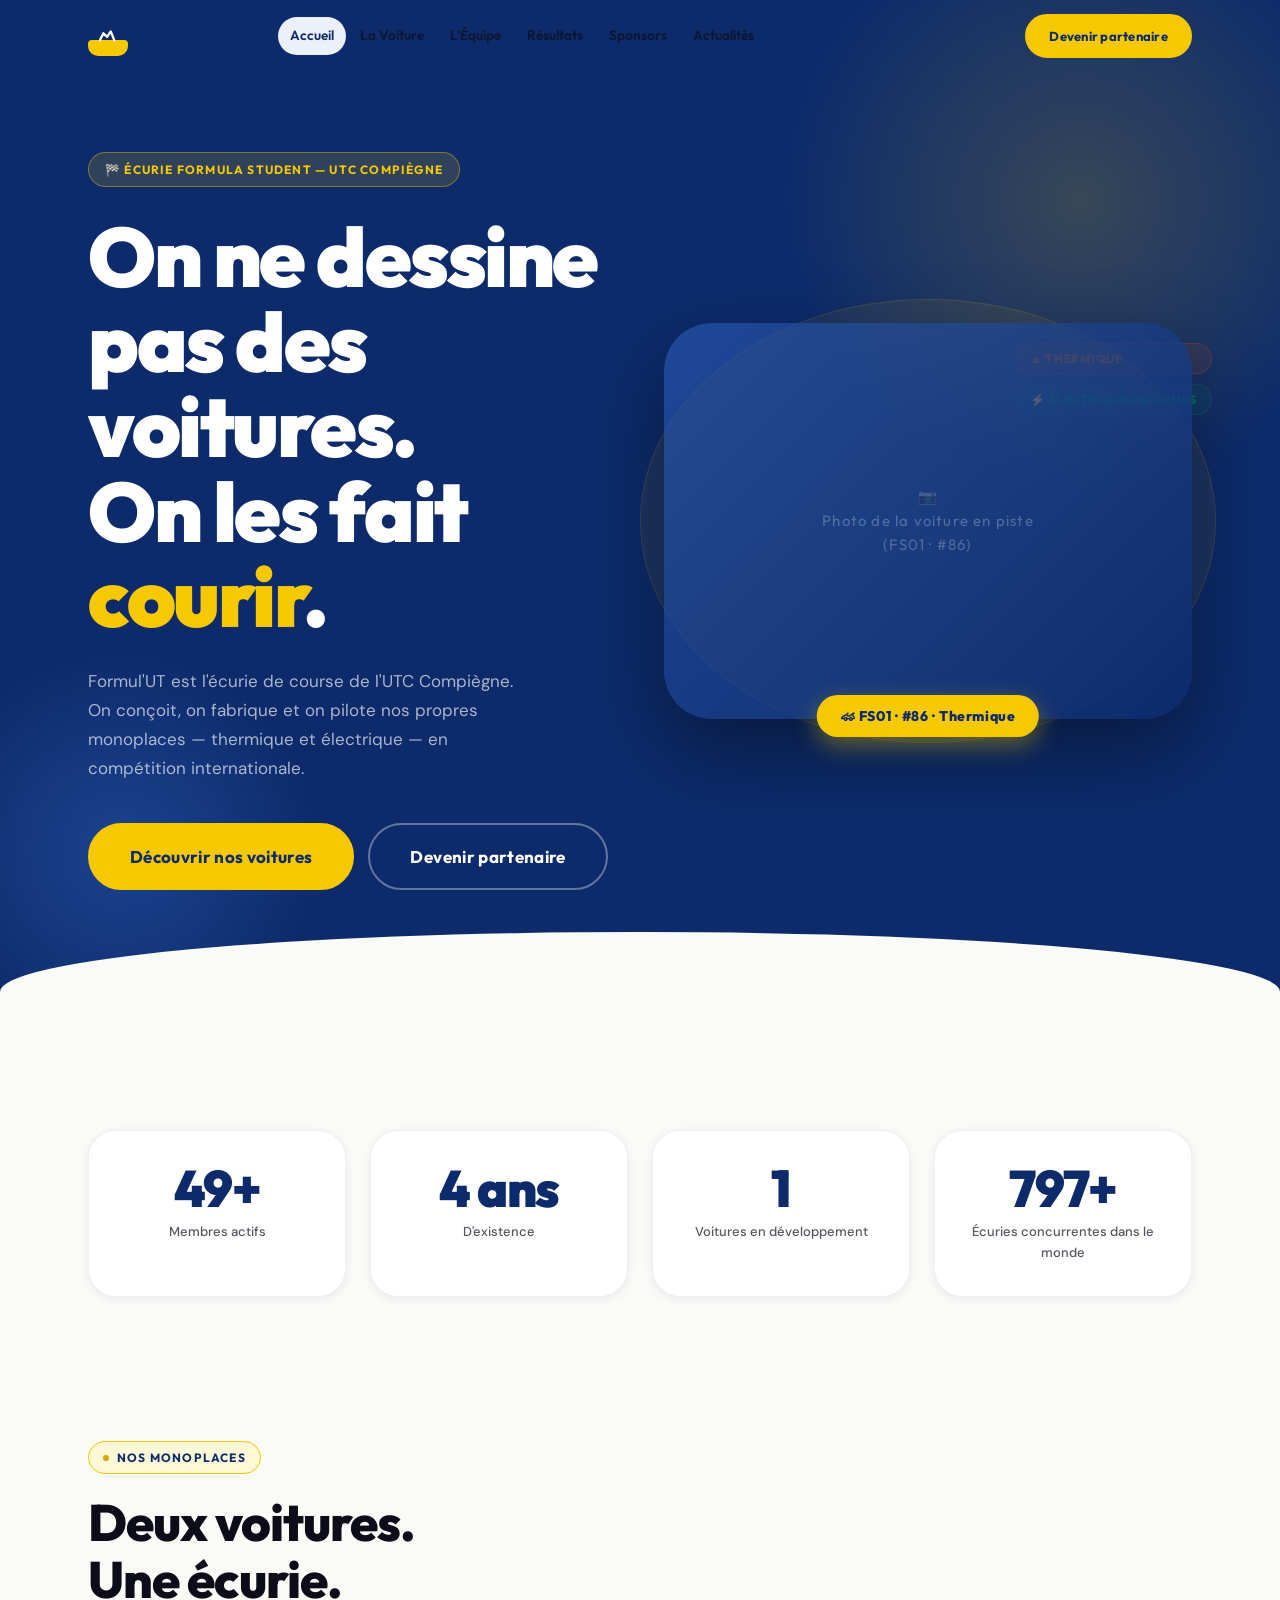
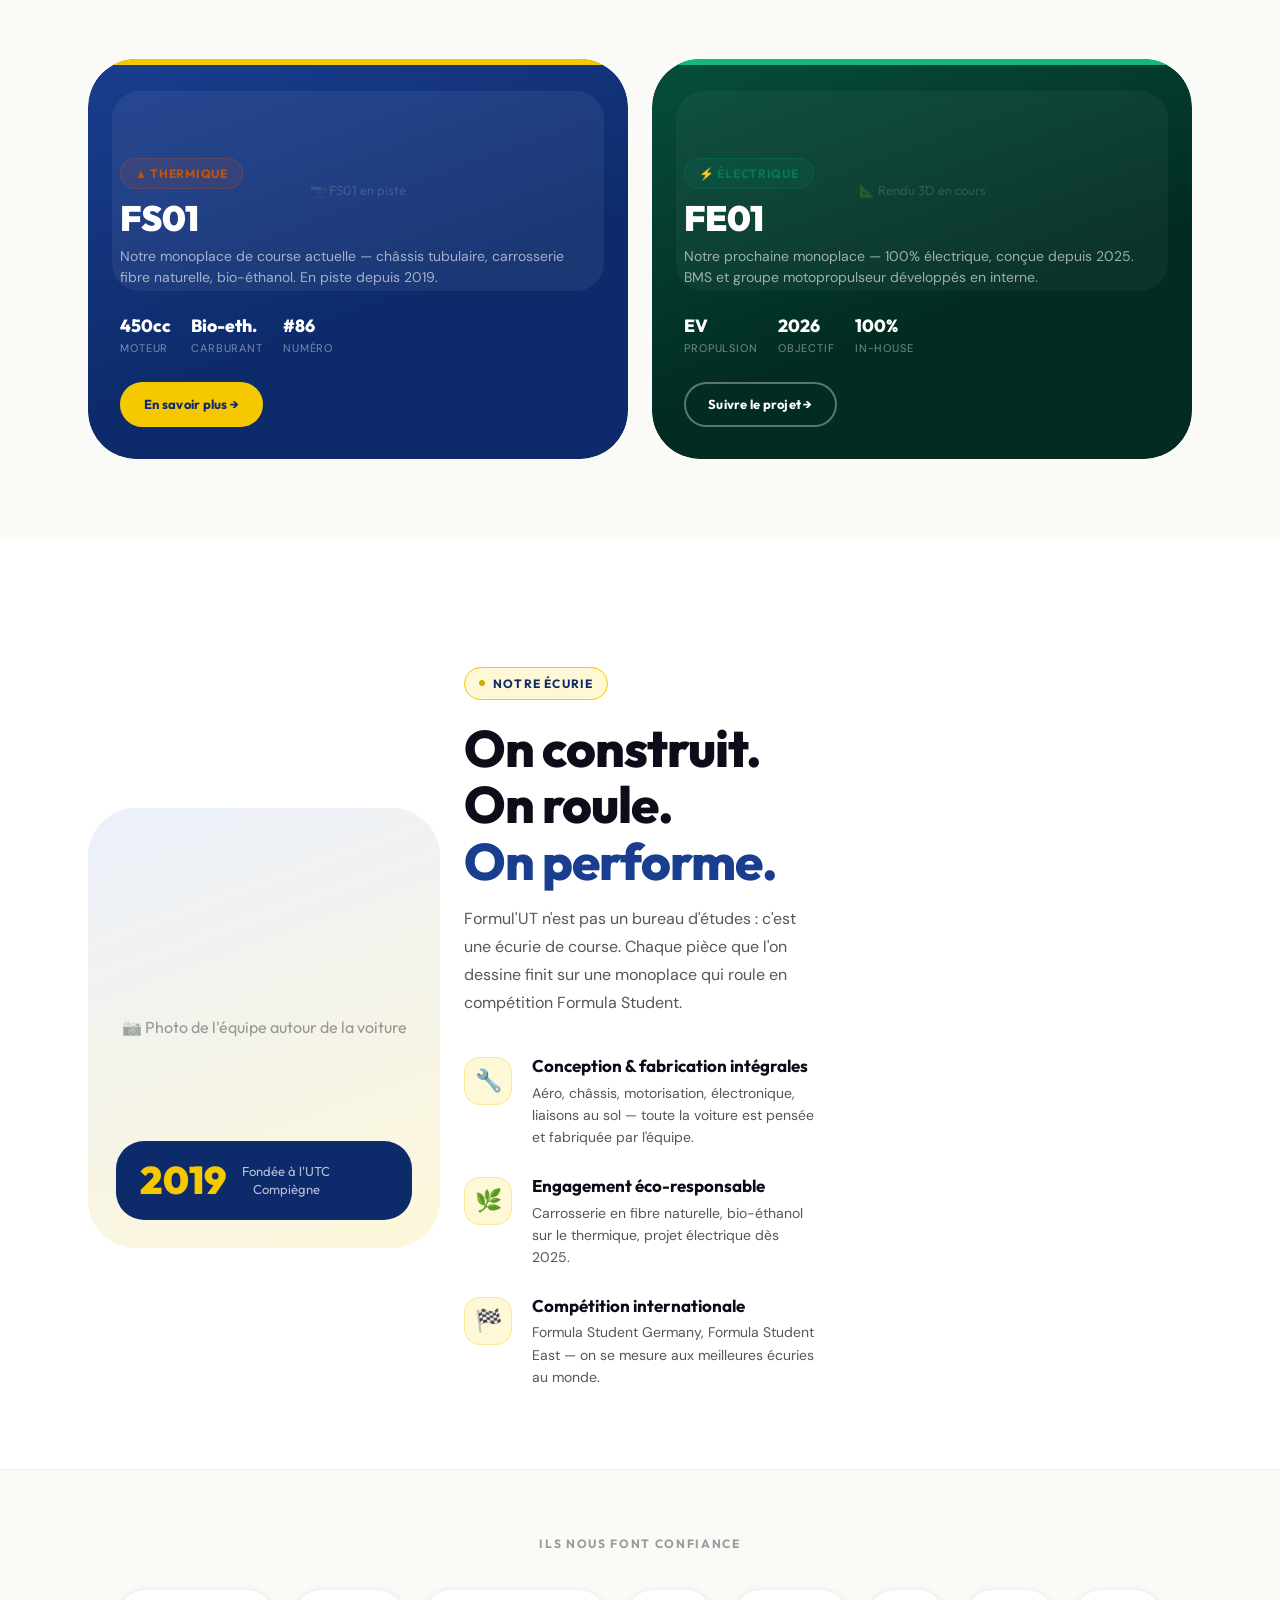
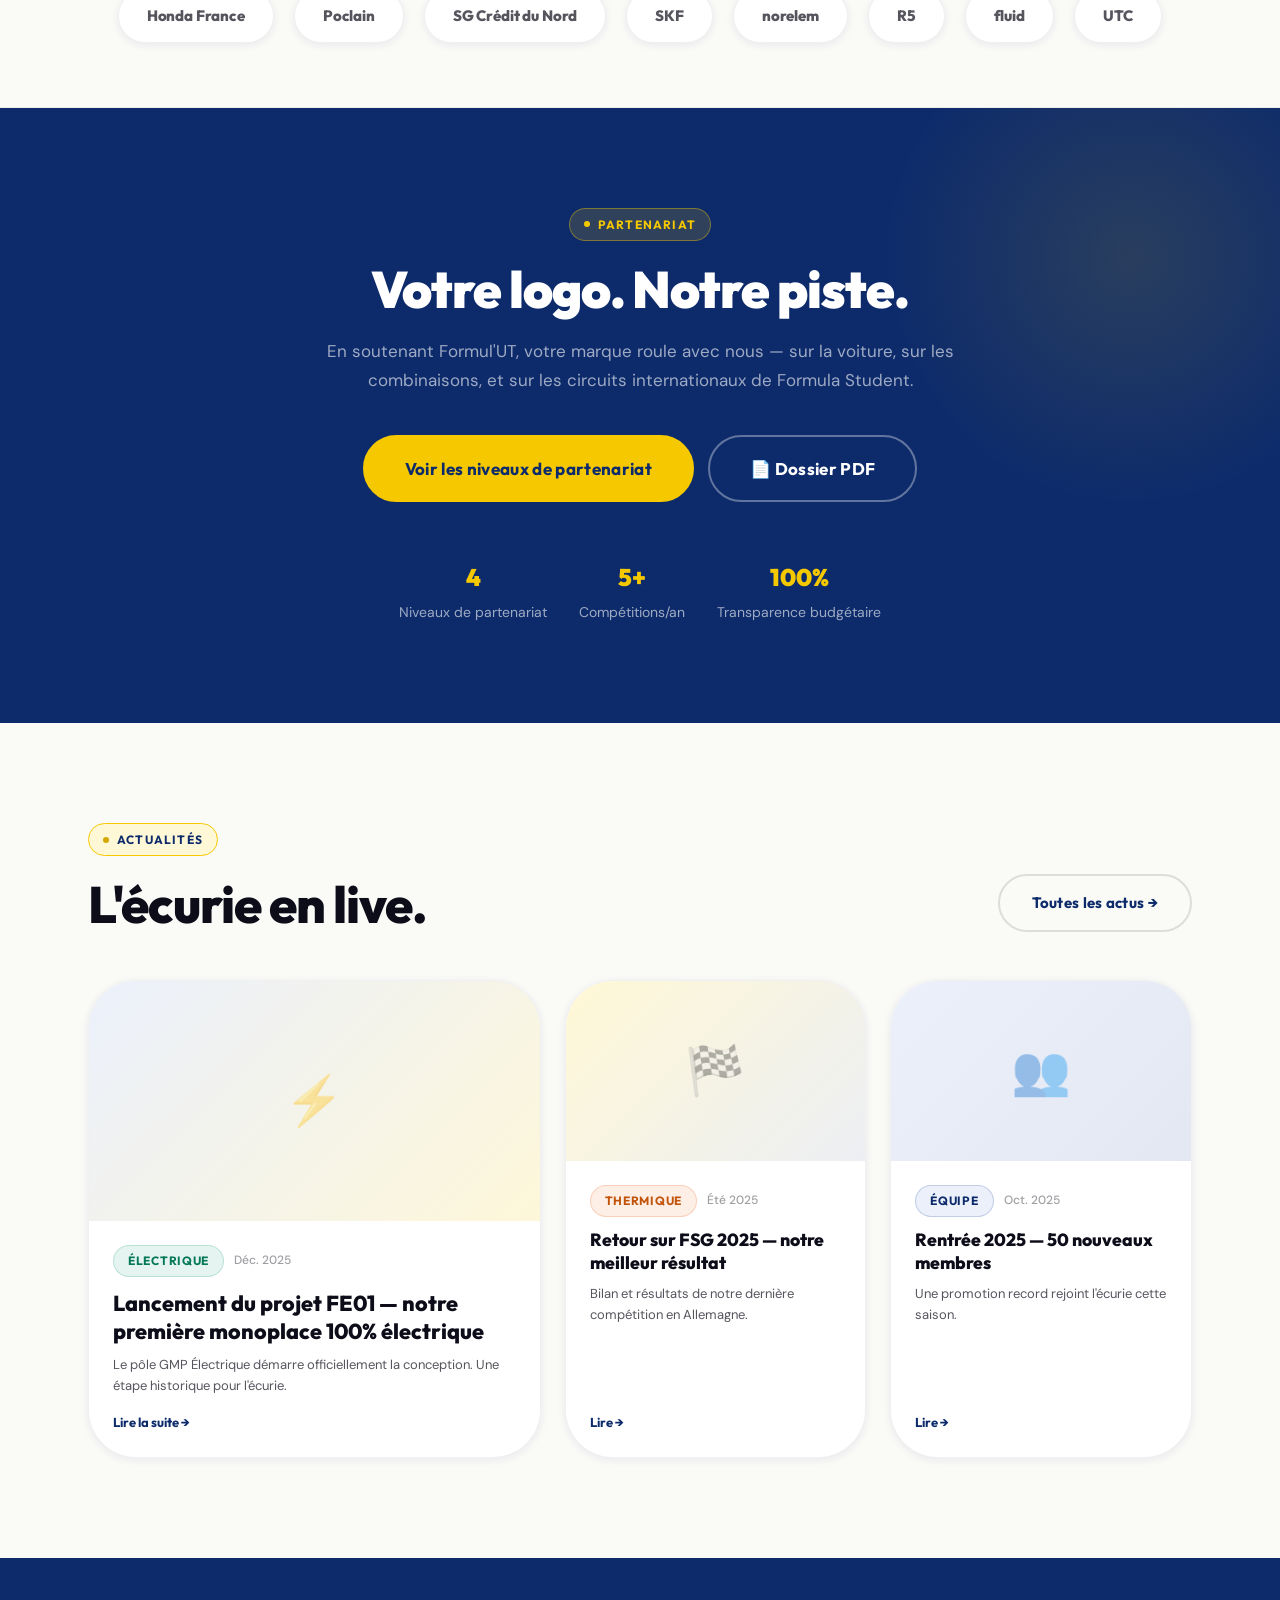
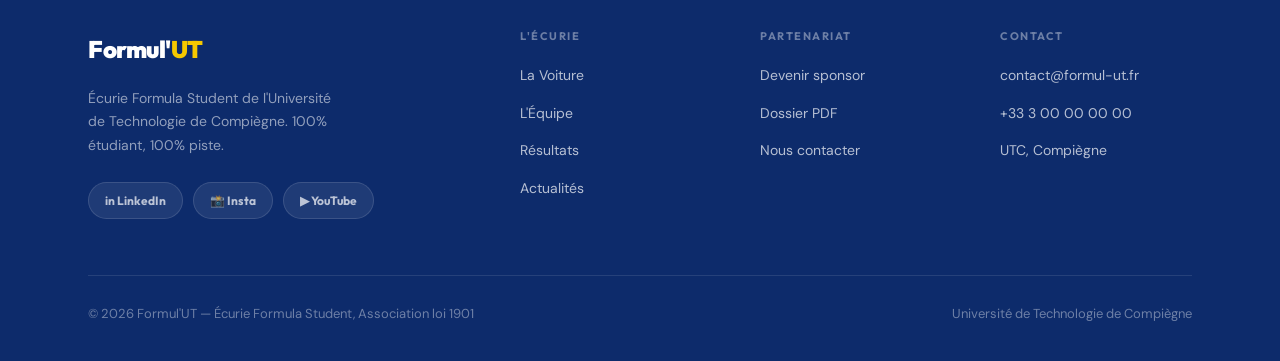
==== index.html @ 6695af92 "v2.1" ====
<!DOCTYPE html>
<html lang="fr">
<head>
  <meta charset="UTF-8" />
  <meta name="viewport" content="width=device-width, initial-scale=1.0" />
  <title>Formul'UT — Écurie Formula Student | UTC Compiègne</title>
  <meta name="description" content="Formul'UT, écurie Formula Student de l'UTC Compiègne. Monoplace thermique et électrique, 100% étudiant." />
  <!-- Lien vers le fichier CSS centralisé -->
  <link rel="stylesheet" href="css/style.css" />
</head>
<body>

<nav class="nav transparent" id="navbar">
  <div class="nav-inner">
    <a href="index.html" class="nav-logo">
      <div class="nav-logo-icon">
        <svg viewBox="0 0 24 24" fill="none" stroke="white" stroke-width="2.5"><path d="M3 17l4-8 4 4 4-6 4 10" stroke-linecap="round" stroke-linejoin="round"/></svg>
      </div>
      Formul'UT
    </a>
    <ul class="nav-links">
      <li><a href="index.html" class="active">Accueil</a></li>
      <li><a href="pages/voiture.html">La Voiture</a></li>
      <li><a href="pages/equipe.html">L'Équipe</a></li>
      <li><a href="pages/resultats.html">Résultats</a></li>
      <li><a href="pages/sponsors.html">Sponsors</a></li>
      <li><a href="pages/actualites.html">Actualités</a></li>
    </ul>
    <div class="nav-end">
      <a href="pages/sponsors.html" class="btn btn-primary btn-sm">Devenir partenaire</a>
    </div>
    <button class="nav-burger" onclick="toggleMobileMenu()" aria-label="Menu">
      <span></span><span></span><span></span>
    </button>
  </div>
</nav>

<div class="mobile-nav" id="mobileNav">
  <a href="index.html" onclick="toggleMobileMenu()">Accueil</a>
  <a href="pages/voiture.html" onclick="toggleMobileMenu()">La Voiture</a>
  <a href="pages/equipe.html" onclick="toggleMobileMenu()">L'Équipe</a>
  <a href="pages/resultats.html" onclick="toggleMobileMenu()">Résultats</a>
  <a href="pages/sponsors.html" onclick="toggleMobileMenu()">Sponsors</a>
  <a href="pages/actualites.html" onclick="toggleMobileMenu()">Actualités</a>
  <div class="mobile-nav-cta">
    <a href="pages/sponsors.html" class="btn btn-primary" style="width:100%;justify-content:center;">Devenir partenaire →</a>
  </div>
</div>

<section class="hero">
  <div class="blob hero-blob-1"></div>
  <div class="blob hero-blob-2"></div>
  <div class="container">
    <div class="hero-inner">
      <div>
        <div class="hero-eyebrow-hero">🏁 Écurie Formula Student — UTC Compiègne</div>
        <h1 class="hero-title">On ne dessine<br>pas des voitures.<br>On les fait <span class="line-yellow">courir</span>.</h1>
        <p class="hero-sub">Formul'UT est l'écurie de course de l'UTC Compiègne. On conçoit, on fabrique et on pilote nos propres monoplaces — thermique et électrique — en compétition internationale.</p>
        <div class="hero-actions">
          <a href="pages/voiture.html" class="btn btn-primary btn-lg">Découvrir nos voitures</a>
          <a href="pages/sponsors.html" class="btn btn-outline-white btn-lg">Devenir partenaire</a>
        </div>
      </div>
      <div class="hero-right">
        <div class="hero-car-wrapper">
          <div class="hero-car-bg"></div>
          <div class="hero-car-img">📷<br>Photo de la voiture en piste<br>(FS01 · #86)</div>
          <div class="hero-car-badge">🏎 FS01 · #86 · Thermique</div>
          <div class="hero-floats">
            <span class="tag tag-thermo">▲ Thermique</span>
            <span class="tag tag-elec">⚡ Électrique en cours</span>
          </div>
        </div>
      </div>
    </div>
  </div>
  <div class="hero-arc"></div>
</section>

<section class="stats-section">
  <div class="container">
    <div class="stats-grid">
      <div class="stat-card reveal"><div class="stat-number" data-count="50" data-suffix="+">0+</div><div class="stat-label">Membres actifs</div></div>
      <div class="stat-card reveal reveal-delay-1"><div class="stat-number" data-count="5" data-suffix=" ans">0 ans</div><div class="stat-label">D'existence</div></div>
      <div class="stat-card reveal reveal-delay-2"><div class="stat-number" data-count="2">0</div><div class="stat-label">Voitures en développement</div></div>
      <div class="stat-card reveal reveal-delay-3"><div class="stat-number" data-count="800" data-suffix="+">0+</div><div class="stat-label">Écuries concurrentes dans le monde</div></div>
    </div>
  </div>
</section>

<section class="projects-section">
  <div class="container">
    <div class="reveal">
      <span class="eyebrow"><span class="eyebrow-dot"></span>Nos monoplaces</span>
      <h2 class="display-lg">Deux voitures.<br>Une écurie.</h2>
    </div>
    <div class="projects-grid">
      <div class="project-card thermo reveal">
        <div class="project-card-bg"></div>
        <div class="project-card-stripe"></div>
        <div class="project-img-area">📷 FS01 en piste</div>
        <div class="project-content">
          <span class="tag tag-thermo">▲ Thermique</span>
          <div class="project-name">FS01</div>
          <p class="project-tagline">Notre monoplace de course actuelle — châssis tubulaire, carrosserie fibre naturelle, bio-éthanol. En piste depuis 2019.</p>
          <div class="project-specs-mini">
            <div class="psm-item"><div class="psm-val">450cc</div><div class="psm-key">Moteur</div></div>
            <div class="psm-item"><div class="psm-val">Bio-eth.</div><div class="psm-key">Carburant</div></div>
            <div class="psm-item"><div class="psm-val">#86</div><div class="psm-key">Numéro</div></div>
          </div>
          <a href="pages/voiture.html" class="btn btn-primary btn-sm">En savoir plus →</a>
        </div>
      </div>
      <div class="project-card elec reveal reveal-delay-1">
        <div class="project-card-bg"></div>
        <div class="project-card-stripe"></div>
        <div class="project-img-area" style="background:rgba(255,255,255,0.04);">📐 Rendu 3D en cours</div>
        <div class="project-content">
          <span class="tag tag-elec">⚡ Électrique</span>
          <div class="project-name">FE01</div>
          <p class="project-tagline">Notre prochaine monoplace — 100% électrique, conçue depuis 2025. BMS et groupe motopropulseur développés en interne.</p>
          <div class="project-specs-mini">
            <div class="psm-item"><div class="psm-val">EV</div><div class="psm-key">Propulsion</div></div>
            <div class="psm-item"><div class="psm-val">2026</div><div class="psm-key">Objectif</div></div>
            <div class="psm-item"><div class="psm-val">100%</div><div class="psm-key">In-house</div></div>
          </div>
          <a href="pages/voiture.html" class="btn btn-outline-white btn-sm">Suivre le projet →</a>
        </div>
      </div>
    </div>
  </div>
</section>

<section class="why-section">
  <div class="container">
    <div class="why-grid">
      <div class="why-image reveal">
        📷 Photo de l'équipe autour de la voiture
        <div class="why-image-badge">
          <div class="why-image-badge-num">2019</div>
          <div class="why-image-badge-text">Fondée à l'UTC<br>Compiègne</div>
        </div>
      </div>
      <div class="reveal reveal-delay-1">
        <span class="eyebrow"><span class="eyebrow-dot"></span>Notre écurie</span>
        <h2 class="display-lg" style="margin-bottom:16px;">On construit.<br>On roule.<br><span style="color:var(--blue-mid)">On performe.</span></h2>
        <p class="text-muted" style="font-size:16px;line-height:1.75;margin-bottom:32px;">Formul'UT n'est pas un bureau d'études : c'est une écurie de course. Chaque pièce que l'on dessine finit sur une monoplace qui roule en compétition Formula Student.</p>
        <div class="why-features">
          <div class="why-feature">
            <div class="why-feature-icon">🔧</div>
            <div><h4>Conception & fabrication intégrales</h4><p>Aéro, châssis, motorisation, électronique, liaisons au sol — toute la voiture est pensée et fabriquée par l'équipe.</p></div>
          </div>
          <div class="why-feature">
            <div class="why-feature-icon">🌿</div>
            <div><h4>Engagement éco-responsable</h4><p>Carrosserie en fibre naturelle, bio-éthanol sur le thermique, projet électrique dès 2025.</p></div>
          </div>
          <div class="why-feature">
            <div class="why-feature-icon">🏁</div>
            <div><h4>Compétition internationale</h4><p>Formula Student Germany, Formula Student East — on se mesure aux meilleures écuries au monde.</p></div>
          </div>
        </div>
      </div>
    </div>
  </div>
</section>

<section class="sponsors-strip">
  <div class="container">
    <p class="sponsors-strip-label">Ils nous font confiance</p>
    <div class="sponsors-logos">
      <div class="sponsor-pill">Honda France</div>
      <div class="sponsor-pill">Poclain</div>
      <div class="sponsor-pill">SG Crédit du Nord</div>
      <div class="sponsor-pill">SKF</div>
      <div class="sponsor-pill">norelem</div>
      <div class="sponsor-pill">R5</div>
      <div class="sponsor-pill">fluid</div>
      <div class="sponsor-pill">UTC</div>
    </div>
  </div>
</section>

<section class="sponsor-cta-section">
  <div class="blob sponsor-cta-blob"></div>
  <div class="container">
    <div class="sponsor-cta-inner">
      <span class="eyebrow" style="background:rgba(245,200,0,0.15);border-color:rgba(245,200,0,0.4);color:var(--yellow);"><span class="eyebrow-dot" style="background:var(--yellow);"></span>Partenariat</span>
      <h2>Votre logo. Notre piste.</h2>
      <p>En soutenant Formul'UT, votre marque roule avec nous — sur la voiture, sur les combinaisons, et sur les circuits internationaux de Formula Student.</p>
      <div class="sponsor-cta-actions">
        <a href="pages/sponsors.html" class="btn btn-primary btn-lg">Voir les niveaux de partenariat</a>
        <a href="assets/dossier-sponsoring.pdf" class="btn btn-outline-white btn-lg" download>📄 Dossier PDF</a>
      </div>
      <div class="sponsor-benefits">
        <div class="benefit-item"><strong>4</strong>Niveaux de partenariat</div>
        <div class="benefit-item"><strong>5+</strong>Compétitions/an</div>
        <div class="benefit-item"><strong>100%</strong>Transparence budgétaire</div>
      </div>
    </div>
  </div>
</section>

<section class="news-section">
  <div class="container">
    <div class="news-section-header">
      <div><span class="eyebrow"><span class="eyebrow-dot"></span>Actualités</span><h2 class="display-lg">L'écurie en live.</h2></div>
      <a href="pages/actualites.html" class="btn btn-outline">Toutes les actus →</a>
    </div>
    <div class="news-grid">
      <div class="news-card featured reveal">
        <div class="news-img" style="background:linear-gradient(135deg,#EBF0FB,rgba(245,200,0,0.15));"><div class="news-img-placeholder">⚡</div></div>
        <div class="news-body">
          <div class="news-meta"><span class="tag tag-elec">Électrique</span><span class="news-date">Déc. 2025</span></div>
          <div class="news-title">Lancement du projet FE01 — notre première monoplace 100% électrique</div>
          <div class="news-excerpt">Le pôle GMP Électrique démarre officiellement la conception. Une étape historique pour l'écurie.</div>
          <a href="pages/actualites.html" class="news-link">Lire la suite →</a>
        </div>
      </div>
      <div class="news-card reveal reveal-delay-1">
        <div class="news-img" style="background:linear-gradient(135deg,#FFF8D6,rgba(13,43,107,0.08));"><div class="news-img-placeholder">🏁</div></div>
        <div class="news-body">
          <div class="news-meta"><span class="tag tag-thermo">Thermique</span><span class="news-date">Été 2025</span></div>
          <div class="news-title">Retour sur FSG 2025 — notre meilleur résultat</div>
          <div class="news-excerpt">Bilan et résultats de notre dernière compétition en Allemagne.</div>
          <a href="pages/actualites.html" class="news-link">Lire →</a>
        </div>
      </div>
      <div class="news-card reveal reveal-delay-2">
        <div class="news-img" style="background:linear-gradient(135deg,var(--blue-pale),rgba(26,62,143,0.12));"><div class="news-img-placeholder">👥</div></div>
        <div class="news-body">
          <div class="news-meta"><span class="tag tag-news">Équipe</span><span class="news-date">Oct. 2025</span></div>
          <div class="news-title">Rentrée 2025 — 50 nouveaux membres</div>
          <div class="news-excerpt">Une promotion record rejoint l'écurie cette saison.</div>
          <a href="pages/actualites.html" class="news-link">Lire →</a>
        </div>
      </div>
    </div>
  </div>
</section>

<footer class="footer">
  <div class="container">
    <div class="footer-grid">
      <div class="footer-brand">
        <div class="footer-logo-text">Formul'<span>UT</span></div>
        <p>Écurie Formula Student de l'Université de Technologie de Compiègne. 100% étudiant, 100% piste.</p>
        <div class="footer-social">
          <a href="#" class="social-pill">in LinkedIn</a>
          <a href="#" class="social-pill">📸 Insta</a>
          <a href="#" class="social-pill">▶ YouTube</a>
        </div>
      </div>
      <div class="footer-col">
        <h4>L'écurie</h4>
        <ul>
          <li><a href="pages/voiture.html">La Voiture</a></li>
          <li><a href="pages/equipe.html">L'Équipe</a></li>
          <li><a href="pages/resultats.html">Résultats</a></li>
          <li><a href="pages/actualites.html">Actualités</a></li>
        </ul>
      </div>
      <div class="footer-col">
        <h4>Partenariat</h4>
        <ul>
          <li><a href="pages/sponsors.html">Devenir sponsor</a></li>
          <li><a href="assets/dossier-sponsoring.pdf">Dossier PDF</a></li>
          <li><a href="pages/contact.html">Nous contacter</a></li>
        </ul>
      </div>
      <div class="footer-col">
        <h4>Contact</h4>
        <ul>
          <li><a href="mailto:contact@formul-ut.fr">contact@formul-ut.fr</a></li>
          <li><a href="tel:+33300000000">+33 3 00 00 00 00</a></li>
          <li><a href="#">UTC, Compiègne</a></li>
        </ul>
      </div>
    </div>
    <div class="footer-bottom">
      <p>© 2026 Formul'UT — Écurie Formula Student, Association loi 1901</p>
      <p>Université de Technologie de Compiègne</p>
    </div>
  </div>
</footer>

<script src="js/shared.js"></script>
</body>
</html>
---- css/style.css ----
@import url('https://fonts.googleapis.com/css2?family=Outfit:wght@300;400;500;600;700;800;900&family=DM+Sans:ital,wght@0,300;0,400;0,500;0,600;1,300&display=swap');

/* ==========================================
   1. VARIABLES & REINITIALISATION GLOBALE
   ========================================== */
:root {
  --blue: #0D2B6B; --blue-mid: #1A3E8F; --blue-light: #2A5BB5; --blue-pale: #EBF0FB;
  --yellow: #F5C800; --yellow-dark: #D4A800; --yellow-pale: #FFF8D6;
  --cream: #FAFAF7; --white: #FFFFFF; --ink: #0D0D1A;
  --ink-70: rgba(13,13,26,0.7); --ink-40: rgba(13,13,26,0.4);
  --ink-12: rgba(13,13,26,0.12); --ink-06: rgba(13,13,26,0.06);
  --radius-sm: 8px; --radius-md: 16px; --radius-lg: 28px; --radius-xl: 48px; --radius-full: 9999px;
  --shadow-sm: 0 2px 8px rgba(13,43,107,0.08); --shadow-md: 0 8px 32px rgba(13,43,107,0.12); --shadow-lg: 0 24px 64px rgba(13,43,107,0.16);
  --font-display: 'Outfit', sans-serif; --font-body: 'DM Sans', sans-serif;
  --nav-h: 72px; --max-w: 1160px;
}

*, *::before, *::after { box-sizing: border-box; margin: 0; padding: 0; }
html { scroll-behavior: smooth; font-size: 16px; }
body { font-family: var(--font-body); background: var(--cream); color: var(--ink); line-height: 1.6; overflow-x: hidden; -webkit-font-smoothing: antialiased; }
a { color: inherit; text-decoration: none; }
img { max-width: 100%; display: block; }
button { cursor: pointer; border: none; background: none; font-family: inherit; }

/* Layout & Utilitaires */
.container { max-width: var(--max-w); margin: 0 auto; padding: 0 28px; }
.section { padding: 96px 0; }

.eyebrow {
  display: inline-flex; align-items: center; gap: 8px; background: var(--yellow-pale);
  border: 1.5px solid var(--yellow); padding: 6px 14px; border-radius: var(--radius-full);
  font-family: var(--font-display); font-size: 12px; font-weight: 700; letter-spacing: 0.1em;
  text-transform: uppercase; color: var(--blue); margin-bottom: 20px;
}
.eyebrow-dot { width: 6px; height: 6px; background: var(--yellow-dark); border-radius: 50%; }

/* Typographie */
h1, h2, h3, h4 { font-family: var(--font-display); line-height: 1.1; }
.display-xl { font-size: clamp(3rem, 7vw, 6rem); font-weight: 900; letter-spacing: -0.03em; color: var(--ink); }
.display-lg { font-size: clamp(2rem, 4vw, 3.2rem); font-weight: 800; letter-spacing: -0.02em; }
.display-md { font-size: clamp(1.4rem, 2.5vw, 1.9rem); font-weight: 700; letter-spacing: -0.01em; }
.text-blue { color: var(--blue); } .text-muted { color: var(--ink-70); }

/* Boutons & Tags */
.btn {
  display: inline-flex; align-items: center; gap: 10px; padding: 15px 32px; border-radius: var(--radius-full);
  font-family: var(--font-display); font-size: 15px; font-weight: 700; letter-spacing: 0.02em;
  transition: all 0.25s cubic-bezier(0.34,1.56,0.64,1); white-space: nowrap; border: 2px solid transparent;
}
.btn-primary { background: var(--yellow); color: var(--blue); border-color: var(--yellow); }
.btn-primary:hover { background: var(--yellow-dark); border-color: var(--yellow-dark); transform: translateY(-3px); box-shadow: 0 12px 32px rgba(245,200,0,0.35); }
.btn-blue { background: var(--blue); color: var(--white); border-color: var(--blue); }
.btn-blue:hover { background: var(--blue-mid); border-color: var(--blue-mid); transform: translateY(-3px); box-shadow: 0 12px 32px rgba(13,43,107,0.3); }
.btn-outline { background: transparent; color: var(--blue); border-color: var(--ink-12); }
.btn-outline:hover { border-color: var(--blue); background: var(--blue-pale); transform: translateY(-3px); }
.btn-outline-white { background: transparent; color: var(--white); border-color: rgba(255,255,255,0.35); }
.btn-outline-white:hover { border-color: var(--yellow); color: var(--yellow); transform: translateY(-3px); }
.btn-lg { padding: 18px 40px; font-size: 17px; }
.btn-sm { padding: 10px 22px; font-size: 13px; }

.tag { display: inline-flex; align-items: center; gap: 6px; padding: 5px 14px; border-radius: var(--radius-full); font-family: var(--font-display); font-size: 12px; font-weight: 700; letter-spacing: 0.06em; text-transform: uppercase; }
.tag-thermo { background: rgba(234,88,12,0.1); color: #C2540A; border: 1.5px solid rgba(234,88,12,0.2); }
.tag-elec { background: rgba(5,150,105,0.1); color: #047857; border: 1.5px solid rgba(5,150,105,0.2); }
.tag-news { background: var(--blue-pale); color: var(--blue); border: 1.5px solid rgba(26,62,143,0.2); }

/* Navigation */
.nav { position: fixed; top: 0; left: 0; right: 0; z-index: 1000; height: var(--nav-h); display: flex; align-items: center; transition: all 0.35s ease; }
.nav.transparent { background: transparent; }
.nav.solid { background: rgba(250,250,247,0.92); backdrop-filter: blur(20px) saturate(180%); border-bottom: 1.5px solid var(--ink-06); box-shadow: var(--shadow-sm); }
.nav-inner { width: 100%; max-width: var(--max-w); margin: 0 auto; padding: 0 28px; display: flex; align-items: center; gap: 32px; }
.nav-logo { display: flex; align-items: center; gap: 12px; font-family: var(--font-display); font-size: 22px; font-weight: 900; color: var(--blue); letter-spacing: -0.02em; flex-shrink: 0; }
.nav-logo-icon { width: 40px; height: 40px; background: var(--blue); border-radius: 10px; display: flex; align-items: center; justify-content: center; position: relative; overflow: hidden; }
.nav-logo-icon::before { content: ''; position: absolute; bottom: 0; left: 0; right: 0; height: 40%; background: var(--yellow); border-radius: 4px 4px 0 0; }
.nav-logo-icon svg { position: relative; z-index: 1; width: 22px; height: 22px; }
.nav-links { display: flex; align-items: center; gap: 2px; flex: 1; list-style: none; }
.nav-links a { display: block; padding: 8px 12px; border-radius: var(--radius-full); font-family: var(--font-display); font-size: 13.5px; font-weight: 600; color: var(--ink-70); transition: all 0.2s; white-space: nowrap; }
.nav-links a:hover, .nav-links a.active { color: var(--blue); background: var(--blue-pale); }
.nav-end { display: flex; align-items: center; gap: 10px; margin-left: auto; }
.nav-burger { display: none; flex-direction: column; gap: 5px; padding: 8px; border-radius: var(--radius-md); }
.nav-burger span { display: block; width: 22px; height: 2px; background: var(--ink); border-radius: 2px; }

.mobile-nav { display: none; position: fixed; top: var(--nav-h); left: 12px; right: 12px; background: var(--white); border-radius: var(--radius-lg); box-shadow: var(--shadow-lg); border: 1.5px solid var(--ink-06); padding: 16px; z-index: 999; flex-direction: column; gap: 4px; }
.mobile-nav.open { display: flex; }
.mobile-nav a { display: block; padding: 12px 16px; border-radius: var(--radius-md); font-family: var(--font-display); font-weight: 600; font-size: 16px; color: var(--ink); transition: background 0.2s; }
.mobile-nav a:hover { background: var(--blue-pale); color: var(--blue); }
.mobile-nav-cta { margin-top: 8px; padding-top: 12px; border-top: 1.5px solid var(--ink-06); }

/* Footer */
.footer { background: var(--blue); color: var(--white); padding: 72px 0 36px; }
.footer-grid { display: grid; grid-template-columns: 2fr 1fr 1fr 1fr; gap: 48px; margin-bottom: 56px; }
.footer-brand p { color: rgba(255,255,255,0.55); font-size: 14px; line-height: 1.7; margin-top: 18px; max-width: 260px; }
.footer-logo-text { font-family: var(--font-display); font-size: 24px; font-weight: 900; letter-spacing: -0.02em; }
.footer-logo-text span { color: var(--yellow); }
.footer-social { display: flex; gap: 10px; margin-top: 24px; }
.social-pill { display: flex; align-items: center; gap: 6px; padding: 8px 16px; background: rgba(255,255,255,0.08); border-radius: var(--radius-full); border: 1px solid rgba(255,255,255,0.12); font-family: var(--font-display); font-size: 12px; font-weight: 700; color: rgba(255,255,255,0.7); transition: all 0.2s; }
.social-pill:hover { background: var(--yellow); color: var(--blue); border-color: var(--yellow); }
.footer-col h4 { font-family: var(--font-display); font-size: 11px; letter-spacing: 0.14em; text-transform: uppercase; color: rgba(255,255,255,0.4); font-weight: 700; margin-bottom: 20px; }
.footer-col ul { list-style: none; display: flex; flex-direction: column; gap: 12px; }
.footer-col ul a { font-size: 14px; color: rgba(255,255,255,0.7); transition: color 0.2s; }
.footer-col ul a:hover { color: var(--yellow); }
.footer-bottom { border-top: 1px solid rgba(255,255,255,0.1); padding-top: 28px; display: flex; align-items: center; justify-content: space-between; flex-wrap: wrap; gap: 12px; }
.footer-bottom p { font-size: 13px; color: rgba(255,255,255,0.4); }

/* Elements visuels & Animations */
.blob { border-radius: 60% 40% 50% 50% / 40% 60% 40% 60%; position: absolute; pointer-events: none; }
.reveal { opacity: 0; transform: translateY(28px); transition: opacity 0.65s ease, transform 0.65s ease; }
.reveal.visible { opacity: 1; transform: none; }
.reveal-delay-1 { transition-delay: 0.1s; } .reveal-delay-2 { transition-delay: 0.2s; } .reveal-delay-3 { transition-delay: 0.3s; }

/* Page Hero générique */
.page-hero { background: var(--blue); padding: calc(var(--nav-h) + 60px) 0 100px; position: relative; overflow: hidden; }
.page-hero-arc { position: absolute; bottom: -2px; left: 0; right: 0; height: 80px; background: var(--cream); border-radius: 100% 100% 0 0 / 80px 80px 0 0; }
.page-hero-inner { position: relative; z-index: 2; max-width: 700px; }
.page-hero-eyebrow { display: inline-flex; align-items: center; gap: 8px; background: rgba(245,200,0,0.15); border: 1.5px solid rgba(245,200,0,0.35); padding: 7px 16px; border-radius: var(--radius-full); font-family: var(--font-display); font-size: 12px; font-weight: 700; letter-spacing: 0.1em; text-transform: uppercase; color: var(--yellow); margin-bottom: 24px; }
.page-hero h1 { font-family: var(--font-display); font-size: clamp(2.8rem, 6vw, 5rem); font-weight: 900; color: var(--white); letter-spacing: -0.03em; line-height: 1.05; margin-bottom: 20px; }
.page-hero h1 span { color: var(--yellow); }
.page-hero-sub { font-size: 17px; color: rgba(255,255,255,0.65); line-height: 1.7; max-width: 560px; }


/* ==========================================
   2. STYLES SPECIFIQUES : ACCUEIL (INDEX)
   ========================================== */
.hero { min-height: 100vh; background: var(--blue); position: relative; display: flex; align-items: center; overflow: hidden; padding-top: var(--nav-h); }
.hero-blob-1 { width: 600px; height: 600px; background: radial-gradient(circle, rgba(245,200,0,0.18) 0%, transparent 70%); top: -100px; right: -100px; }
.hero-blob-2 { width: 400px; height: 400px; background: radial-gradient(circle, rgba(42,91,181,0.5) 0%, transparent 70%); bottom: 0; left: -80px; }
.hero-arc { position: absolute; bottom: -2px; left: 0; right: 0; height: 120px; background: var(--cream); border-radius: 100% 100% 0 0 / 120px 120px 0 0; }
.hero-inner { position: relative; z-index: 2; display: grid; grid-template-columns: 1fr 1fr; align-items: center; gap: 48px; padding: 80px 0 160px; }
.hero-eyebrow-hero { display: inline-flex; align-items: center; gap: 8px; background: rgba(245,200,0,0.15); border: 1.5px solid rgba(245,200,0,0.4); padding: 7px 16px; border-radius: var(--radius-full); font-family: var(--font-display); font-size: 12px; font-weight: 700; letter-spacing: 0.1em; text-transform: uppercase; color: var(--yellow); margin-bottom: 28px; }
.hero-title { font-family: var(--font-display); font-size: clamp(3.2rem, 6.5vw, 5.4rem); font-weight: 900; letter-spacing: -0.03em; color: var(--white); line-height: 1.02; margin-bottom: 28px; }
.hero-title .line-yellow { color: var(--yellow); }
.hero-sub { font-size: 17px; color: rgba(255,255,255,0.65); line-height: 1.7; max-width: 440px; margin-bottom: 40px; }
.hero-actions { display: flex; gap: 14px; flex-wrap: wrap; }
.hero-right { display: flex; justify-content: center; align-items: center; position: relative; }
.hero-car-wrapper { position: relative; width: 100%; max-width: 540px; }
.hero-car-bg { position: absolute; inset: -24px; background: rgba(245,200,0,0.07); border-radius: 50%; border: 1.5px solid rgba(245,200,0,0.12); }
.hero-car-img { width: 100%; border-radius: var(--radius-xl); position: relative; z-index: 2; box-shadow: 0 32px 80px rgba(0,0,0,0.4); aspect-ratio: 4/3; background: linear-gradient(135deg, rgba(42,91,181,0.6) 0%, rgba(13,43,107,0.9) 100%); display: flex; align-items: center; justify-content: center; color: rgba(255,255,255,0.25); font-family: var(--font-display); font-size: 15px; letter-spacing: 0.08em; text-align: center; padding: 20px; }
.hero-car-badge { position: absolute; bottom: -18px; left: 50%; transform: translateX(-50%); background: var(--yellow); color: var(--blue); padding: 10px 24px; border-radius: var(--radius-full); font-family: var(--font-display); font-size: 14px; font-weight: 800; letter-spacing: 0.04em; white-space: nowrap; box-shadow: 0 8px 24px rgba(245,200,0,0.4); z-index: 3; }
.hero-floats { position: absolute; top: 20px; right: -20px; display: flex; flex-direction: column; gap: 10px; }

.stats-section { background: var(--cream); padding: 80px 0 64px; }
.stats-grid { display: grid; grid-template-columns: repeat(4, 1fr); gap: 24px; }
.stat-card { background: var(--white); border-radius: var(--radius-lg); border: 1.5px solid var(--ink-06); padding: 32px 28px; text-align: center; box-shadow: var(--shadow-sm); transition: box-shadow 0.3s, transform 0.3s; }
.stat-card:hover { box-shadow: var(--shadow-md); transform: translateY(-4px); }
.stat-number { font-family: var(--font-display); font-size: 3.2rem; font-weight: 900; color: var(--blue); letter-spacing: -0.03em; line-height: 1; margin-bottom: 8px; }
.stat-label { font-size: 13px; color: var(--ink-70); font-weight: 500; }

.projects-section { background: var(--cream); padding: 80px 0; }
.projects-grid { display: grid; grid-template-columns: 1fr 1fr; gap: 24px; margin-top: 52px; }
.project-card { border-radius: var(--radius-xl); overflow: hidden; position: relative; min-height: 400px; display: flex; flex-direction: column; justify-content: flex-end; transition: transform 0.35s, box-shadow 0.35s; }
.project-card:hover { transform: translateY(-6px); box-shadow: var(--shadow-lg); }
.project-card-bg { position: absolute; inset: 0; border-radius: var(--radius-xl); }
.project-card.thermo .project-card-bg { background: linear-gradient(160deg, #1A3E8F 0%, #0D2B6B 60%); }
.project-card.elec .project-card-bg { background: linear-gradient(160deg, #064E3B 0%, #022C22 60%); }
.project-card-stripe { position: absolute; top: 0; left: 0; right: 0; height: 6px; border-radius: var(--radius-xl) var(--radius-xl) 0 0; }
.project-card.thermo .project-card-stripe { background: var(--yellow); }
.project-card.elec .project-card-stripe { background: #10B981; }
.project-img-area { position: absolute; top: 32px; right: 24px; left: 24px; height: 200px; border-radius: var(--radius-lg); overflow: hidden; background: rgba(255,255,255,0.06); display: flex; align-items: center; justify-content: center; color: rgba(255,255,255,0.15); font-family: var(--font-display); font-size: 13px; text-align:center; padding: 12px; }
.project-content { position: relative; z-index: 1; padding: 28px 32px 32px; color: var(--white); }
.project-name { font-family: var(--font-display); font-size: 2.2rem; font-weight: 900; letter-spacing: -0.02em; line-height: 1; margin: 12px 0 10px; }
.project-tagline { font-size: 14px; color: rgba(255,255,255,0.6); margin-bottom: 24px; line-height: 1.5; }
.project-specs-mini { display: flex; gap: 20px; margin-bottom: 24px; }
.psm-item .psm-val { font-family: var(--font-display); font-size: 1.1rem; font-weight: 800; color: var(--white); }
.psm-item .psm-key { font-size: 11px; color: rgba(255,255,255,0.45); text-transform: uppercase; letter-spacing: 0.08em; }

.why-section { background: var(--white); padding: 100px 0; }
.why-grid { display: grid; grid-template-columns: 1fr 1fr; gap: 80px; align-items: center; }
.why-image { border-radius: var(--radius-xl); overflow: hidden; aspect-ratio: 4/5; background: linear-gradient(160deg, var(--blue-pale) 0%, rgba(245,200,0,0.15) 100%); display: flex; align-items: center; justify-content: center; color: var(--ink-40); font-family: var(--font-display); position: relative; text-align:center; padding:20px; }
.why-image-badge { position: absolute; bottom: 28px; left: 28px; right: 28px; background: var(--blue); color: var(--white); border-radius: var(--radius-lg); padding: 20px 24px; display: flex; align-items: center; gap: 16px; }
.why-image-badge-num { font-family: var(--font-display); font-size: 2.4rem; font-weight: 900; color: var(--yellow); line-height: 1; }
.why-image-badge-text { font-size: 13px; color: rgba(255,255,255,0.7); line-height: 1.4; }
.why-features { display: flex; flex-direction: column; gap: 28px; margin-top: 40px; }
.why-feature { display: flex; gap: 20px; align-items: flex-start; }
.why-feature-icon { width: 48px; height: 48px; background: var(--yellow-pale); border-radius: var(--radius-md); display: flex; align-items: center; justify-content: center; font-size: 22px; flex-shrink: 0; border: 1.5px solid rgba(245,200,0,0.3); }
.why-feature h4 { font-family: var(--font-display); font-size: 17px; font-weight: 700; margin-bottom: 6px; }
.why-feature p { font-size: 14px; color: var(--ink-70); line-height: 1.6; }

.sponsors-strip { background: var(--cream); padding: 64px 0; border-top: 1.5px solid var(--ink-06); border-bottom: 1.5px solid var(--ink-06); }
.sponsors-strip-label { text-align: center; font-family: var(--font-display); font-size: 12px; letter-spacing: 0.14em; text-transform: uppercase; color: var(--ink-40); font-weight: 700; margin-bottom: 36px; }
.sponsors-logos { display: flex; flex-wrap: wrap; justify-content: center; align-items: center; gap: 20px; }
.sponsor-pill { background: var(--white); border-radius: var(--radius-full); border: 1.5px solid var(--ink-06); padding: 14px 28px; font-family: var(--font-display); font-size: 15px; font-weight: 800; color: var(--ink-70); letter-spacing: -0.01em; transition: all 0.2s; box-shadow: var(--shadow-sm); }
.sponsor-pill:hover { border-color: var(--blue); color: var(--blue); box-shadow: var(--shadow-md); transform: translateY(-2px); }

.sponsor-cta-section { background: var(--blue); padding: 100px 0; position: relative; overflow: hidden; }
.sponsor-cta-blob { width: 500px; height: 500px; background: radial-gradient(circle, rgba(245,200,0,0.12) 0%, transparent 70%); top: -100px; right: -100px; }
.sponsor-cta-inner { position: relative; z-index: 2; text-align: center; max-width: 640px; margin: 0 auto; }
.sponsor-cta-inner h2 { font-family: var(--font-display); font-size: clamp(2.2rem, 4vw, 3.4rem); font-weight: 900; color: var(--white); letter-spacing: -0.02em; margin-bottom: 20px; }
.sponsor-cta-inner p { color: rgba(255,255,255,0.6); font-size: 17px; line-height: 1.7; margin-bottom: 40px; }
.sponsor-cta-actions { display: flex; gap: 14px; justify-content: center; flex-wrap: wrap; }
.sponsor-benefits { display: flex; justify-content: center; gap: 32px; margin-top: 56px; flex-wrap: wrap; }
.benefit-item { text-align: center; color: rgba(255,255,255,0.6); font-size: 14px; }
.benefit-item strong { display: block; font-family: var(--font-display); font-size: 1.5rem; font-weight: 900; color: var(--yellow); margin-bottom: 4px; }

.news-section { background: var(--cream); padding: 100px 0; }
.news-section-header { display: flex; align-items: flex-end; justify-content: space-between; margin-bottom: 48px; flex-wrap: wrap; gap: 20px; }
.news-grid { display: grid; grid-template-columns: 1.5fr 1fr 1fr; gap: 24px; }
.news-card { border-radius: var(--radius-xl); overflow: hidden; background: var(--white); border: 1.5px solid var(--ink-06); box-shadow: var(--shadow-sm); transition: all 0.3s; display: flex; flex-direction: column; }
.news-card:hover { box-shadow: var(--shadow-md); transform: translateY(-5px); }
.news-img { height: 180px; background: linear-gradient(135deg, var(--blue-pale), rgba(245,200,0,0.12)); position: relative; overflow: hidden; flex-shrink: 0; }
.news-card.featured .news-img { height: 240px; }
.news-img-placeholder { position: absolute; inset: 0; display: flex; align-items: center; justify-content: center; color: var(--ink-40); font-size: 48px; }
.news-body { padding: 24px; flex: 1; display: flex; flex-direction: column; }
.news-meta { display: flex; align-items: center; gap: 10px; margin-bottom: 12px; }
.news-date { font-size: 12px; color: var(--ink-40); font-weight: 500; }
.news-title { font-family: var(--font-display); font-size: 1.1rem; font-weight: 800; line-height: 1.3; color: var(--ink); margin-bottom: 10px; }
.news-card.featured .news-title { font-size: 1.35rem; }
.news-excerpt { font-size: 13px; color: var(--ink-70); line-height: 1.6; flex: 1; }
.news-link { display: inline-flex; align-items: center; gap: 6px; font-family: var(--font-display); font-size: 13px; font-weight: 700; color: var(--blue); margin-top: 16px; }


/* ==========================================
   3. STYLES SPECIFIQUES : ACTUALITES
   ========================================== */
.blob-r { width: 500px; height: 500px; background: radial-gradient(circle, rgba(245,200,0,0.1) 0%, transparent 70%); top: -120px; right: -100px; }
.filters-bar { background: var(--cream); padding: 32px 0; border-bottom: 1.5px solid var(--ink-06); position: sticky; top: var(--nav-h); z-index: 100; backdrop-filter: blur(12px); }
.filters-inner { display: flex; align-items: center; gap: 10px; flex-wrap: wrap; }
.filter-btn { padding: 9px 20px; border-radius: var(--radius-full); font-family: var(--font-display); font-size: 13px; font-weight: 700; color: var(--ink-70); background: var(--white); border: 1.5px solid var(--ink-06); cursor: pointer; transition: all 0.2s; }
.filter-btn:hover { border-color: var(--blue); color: var(--blue); background: var(--blue-pale); }
.filter-btn.active { background: var(--blue); color: var(--white); border-color: var(--blue); }
.news-grid-full { display: grid; grid-template-columns: repeat(3, 1fr); gap: 24px; }
.article-card { background: var(--white); border-radius: var(--radius-xl); border: 1.5px solid var(--ink-06); box-shadow: var(--shadow-sm); overflow: hidden; display: flex; flex-direction: column; transition: all 0.3s; }
.article-card:hover { box-shadow: var(--shadow-md); transform: translateY(-5px); }
.article-card.featured { grid-column: span 2; flex-direction: row; }
.article-img { flex-shrink: 0; background: linear-gradient(135deg, var(--blue-pale), rgba(245,200,0,0.12)); display: flex; align-items: center; justify-content: center; font-size: 48px; position: relative; overflow: hidden; }
.article-card:not(.featured) .article-img { height: 200px; }
.article-card.featured .article-img { width: 45%; min-height: 320px; }
.article-body { padding: 28px; flex: 1; display: flex; flex-direction: column; }
.article-card.featured .article-body { padding: 36px; }
.article-meta { display: flex; align-items: center; gap: 10px; margin-bottom: 14px; flex-wrap: wrap; }
.article-date { font-size: 12px; color: var(--ink-40); font-weight: 500; }
.article-title { font-family: var(--font-display); font-size: 1.1rem; font-weight: 800; line-height: 1.3; color: var(--ink); margin-bottom: 10px; }
.article-card.featured .article-title { font-size: 1.5rem; }
.article-excerpt { font-size: 14px; color: var(--ink-70); line-height: 1.65; flex: 1; }
.article-link { display: inline-flex; align-items: center; gap: 6px; font-family: var(--font-display); font-size: 13px; font-weight: 700; color: var(--blue); margin-top: 20px; }
.timeline-section { background: var(--white); padding: 80px 0; }
.timeline { position: relative; padding-left: 40px; }
.timeline::before { content: ''; position: absolute; left: 12px; top: 0; bottom: 0; width: 2px; background: var(--ink-06); border-radius: 2px; }
.timeline-item { position: relative; margin-bottom: 40px; }
.timeline-item:last-child { margin-bottom: 0; }
.timeline-dot { position: absolute; left: -34px; top: 8px; width: 16px; height: 16px; border-radius: 50%; background: var(--white); border: 3px solid var(--blue); box-shadow: 0 0 0 4px var(--blue-pale); }
.timeline-date { font-family: var(--font-display); font-size: 11px; font-weight: 700; letter-spacing: 0.1em; text-transform: uppercase; color: var(--ink-40); margin-bottom: 6px; }
.timeline-title { font-family: var(--font-display); font-size: 1.1rem; font-weight: 800; color: var(--ink); margin-bottom: 6px; }
.timeline-desc { font-size: 14px; color: var(--ink-70); line-height: 1.6; max-width: 600px; }


/* ==========================================
   4. MEDIA QUERIES (RESPONSIVE)
   ========================================== */
@media (max-width: 900px) {
  .nav-links, .nav-end .btn { display: none; }
  .nav-burger { display: flex; margin-left: auto; }
  .footer-grid { grid-template-columns: 1fr 1fr; gap: 36px; }
  .section { padding: 72px 0; }
  
  /* Index */
  .hero-inner { grid-template-columns: 1fr; text-align: center; }
  .hero-right { display: none; }
  .hero-sub { margin: 0 auto 36px; }
  .hero-actions { justify-content: center; }
  .stats-grid { grid-template-columns: repeat(2, 1fr); }
  .projects-grid, .why-grid, .news-grid { grid-template-columns: 1fr; }
  
  /* Actualités */
  .news-grid-full { grid-template-columns: 1fr; }
  .article-card.featured { flex-direction: column; grid-column: span 1; }
  .article-card.featured .article-img { width: 100%; min-height: 200px; }
}

@media (max-width: 600px) {
  .footer-grid { grid-template-columns: 1fr; }
  .section { padding: 56px 0; }
  .display-xl { font-size: 2.6rem; }
}

@media (prefers-reduced-motion: reduce) { 
  *, .reveal { transition: none !important; animation: none !important; } 
}/* ═══════════════════════════════════════════
   CSS spécifique — page Voiture
═══════════════════════════════════════════ */
.tabs-section { background: var(--cream); padding: 60px 0 0; }
.tabs { display: flex; gap: 8px; background: var(--white); border-radius: var(--radius-full); padding: 6px; width: fit-content; border: 1.5px solid var(--ink-06); box-shadow: var(--shadow-sm); margin-bottom: 56px; }
.tab-btn { padding: 12px 28px; border-radius: var(--radius-full); font-family: var(--font-display); font-size: 15px; font-weight: 700; color: var(--ink-70); transition: all 0.25s; cursor: pointer; border: none; background: transparent; }
.tab-btn.active { background: var(--blue); color: var(--white); box-shadow: 0 4px 16px rgba(13,43,107,0.25); }
.tab-panel { display: none; } .tab-panel.active { display: block; }
.car-showcase { display: grid; grid-template-columns: 1.2fr 1fr; gap: 48px; align-items: start; margin-bottom: 64px; }
.car-main-img { border-radius: var(--radius-xl); overflow: hidden; aspect-ratio: 4/3; background: linear-gradient(135deg, var(--blue) 0%, #1e4d9e 100%); position: relative; box-shadow: var(--shadow-lg); }
.car-main-img-placeholder { position: absolute; inset: 0; display: flex; align-items: center; justify-content: center; color: rgba(255,255,255,0.2); font-family: var(--font-display); font-size: 16px; letter-spacing: 0.06em; text-align:center; padding:20px; }
.car-main-img-badge { position: absolute; bottom: 20px; left: 20px; background: var(--yellow); color: var(--blue); padding: 10px 20px; border-radius: var(--radius-full); font-family: var(--font-display); font-weight: 900; font-size: 18px; }
.car-info h2 { font-family: var(--font-display); font-size: clamp(2rem, 3.5vw, 3rem); font-weight: 900; letter-spacing: -0.03em; color: var(--ink); line-height: 1.05; margin: 16px 0 16px; }
.car-info p { color: var(--ink-70); line-height: 1.75; font-size: 15px; margin-bottom: 32px; }
.car-gallery { display: grid; grid-template-columns: repeat(3, 1fr); gap: 10px; margin-top: 14px; }
.gallery-thumb { border-radius: var(--radius-md); aspect-ratio: 4/3; background: var(--blue-pale); display: flex; align-items: center; justify-content: center; color: var(--ink-40); font-size: 22px; cursor: pointer; transition: transform 0.2s; border: 1.5px solid var(--ink-06); }
.gallery-thumb:hover { transform: scale(1.04); }
.specs-section { background: var(--white); border-radius: var(--radius-xl); border: 1.5px solid var(--ink-06); padding: 40px; margin-bottom: 48px; box-shadow: var(--shadow-sm); }
.specs-section h3 { font-family: var(--font-display); font-size: 1.2rem; font-weight: 800; color: var(--ink); margin-bottom: 28px; }
.specs-grid { display: grid; grid-template-columns: repeat(auto-fit, minmax(160px, 1fr)); gap: 24px; }
.spec-card { background: var(--cream); border-radius: var(--radius-lg); padding: 20px; border: 1.5px solid var(--ink-06); transition: all 0.2s; }
.spec-card:hover { border-color: var(--blue); background: var(--blue-pale); }
.spec-val { font-family: var(--font-display); font-size: 1.8rem; font-weight: 900; color: var(--blue); line-height: 1; margin-bottom: 6px; }
.spec-key { font-size: 12px; color: var(--ink-40); text-transform: uppercase; letter-spacing: 0.08em; font-weight: 600; }
.poles-section { padding: 48px 0; }
.poles-section h3 { font-family: var(--font-display); font-size: 1.6rem; font-weight: 800; margin-bottom: 28px; }
.poles-grid { display: grid; grid-template-columns: repeat(auto-fill, minmax(260px, 1fr)); gap: 16px; }
.pole-card { background: var(--white); border-radius: var(--radius-lg); border: 1.5px solid var(--ink-06); padding: 24px; display: flex; gap: 16px; align-items: flex-start; transition: all 0.2s; box-shadow: var(--shadow-sm); }
.pole-card:hover { border-color: var(--yellow); box-shadow: var(--shadow-md); transform: translateY(-2px); }
.pole-icon { width: 48px; height: 48px; background: var(--yellow-pale); border-radius: var(--radius-md); display: flex; align-items: center; justify-content: center; font-size: 22px; flex-shrink: 0; }
.pole-name { font-family: var(--font-display); font-size: 16px; font-weight: 800; color: var(--ink); margin-bottom: 4px; }
.pole-desc { font-size: 13px; color: var(--ink-70); line-height: 1.5; }
.progress-block { background: var(--white); border-radius: var(--radius-lg); border: 1.5px solid var(--ink-06); padding: 20px; margin-bottom: 28px; }
.progress-label { font-family: var(--font-display); font-size: 13px; font-weight: 700; color: var(--ink-70); margin-bottom: 8px; text-transform: uppercase; letter-spacing: 0.06em; }
.progress-bar-track { background: var(--cream); border-radius: var(--radius-full); height: 10px; overflow: hidden; margin-bottom: 6px; }
.progress-bar-fill { height: 100%; border-radius: var(--radius-full); }
.progress-note { font-size: 13px; color: var(--ink-70); }
@media (max-width: 900px) { .car-showcase { grid-template-columns: 1fr; } }
/* ═══════════════════════════════════════════
   CSS spécifique — page Équipe
═══════════════════════════════════════════ */
.blob-1 { width: 500px; height: 500px; background: radial-gradient(circle, rgba(245,200,0,0.12) 0%, transparent 70%); top: -120px; right: -120px; }
.blob-2 { width: 350px; height: 350px; background: radial-gradient(circle, rgba(42,91,181,0.5) 0%, transparent 70%); bottom: -50px; left: -80px; }
.hero-stat-strip { display: flex; gap: 40px; margin-top: 40px; flex-wrap: wrap; }
.hero-stat { text-align: center; }
.hero-stat-val { font-family: var(--font-display); font-size: 2.4rem; font-weight: 900; color: var(--yellow); line-height: 1; }
.hero-stat-lbl { font-size: 13px; color: rgba(255,255,255,0.5); margin-top: 4px; }

.bureau-section { background: var(--cream); padding: 80px 0; }
.bureau-grid { display: grid; grid-template-columns: repeat(auto-fill, minmax(220px, 1fr)); gap: 20px; margin-top: 48px; }
.member-card { background: var(--white); border-radius: var(--radius-xl); border: 1.5px solid var(--ink-06); overflow: hidden; box-shadow: var(--shadow-sm); transition: all 0.3s; }
.member-card:hover { box-shadow: var(--shadow-md); transform: translateY(-5px); }
.member-photo { width: 100%; aspect-ratio: 1; background: linear-gradient(135deg, var(--blue-pale) 0%, rgba(245,200,0,0.12) 100%); display: flex; align-items: center; justify-content: center; font-size: 15px; color: var(--ink-40); text-align:center; padding:16px; font-family: var(--font-display); }
.member-info { padding: 20px; }
.member-name { font-family: var(--font-display); font-size: 17px; font-weight: 800; color: var(--ink); margin-bottom: 4px; }
.member-role { font-family: var(--font-display); font-size: 12px; font-weight: 700; color: var(--blue); text-transform: uppercase; letter-spacing: 0.08em; background: var(--blue-pale); display: inline-block; padding: 3px 10px; border-radius: var(--radius-full); margin-bottom: 6px; }
.member-pole { font-size: 13px; color: var(--ink-40); font-weight: 500; }

.poles-section { background: var(--white); padding: 80px 0; }
.poles-accordion { display: flex; flex-direction: column; gap: 12px; margin-top: 48px; }
.pole-item { background: var(--cream); border-radius: var(--radius-lg); border: 1.5px solid var(--ink-06); overflow: hidden; transition: box-shadow 0.25s; }
.pole-item:hover { box-shadow: var(--shadow-sm); }
.pole-header { display: flex; align-items: center; gap: 20px; padding: 20px 24px; cursor: pointer; user-select: none; }
.pole-header-icon { width: 52px; height: 52px; border-radius: var(--radius-md); background: var(--yellow-pale); border: 1.5px solid rgba(245,200,0,0.3); display: flex; align-items: center; justify-content: center; font-size: 24px; flex-shrink: 0; }
.pole-header-text { flex: 1; }
.pole-header-name { font-family: var(--font-display); font-size: 18px; font-weight: 800; color: var(--ink); margin-bottom: 3px; }
.pole-header-count { font-size: 13px; color: var(--ink-40); font-weight: 500; }
.pole-chevron { font-size: 18px; color: var(--ink-40); transition: transform 0.25s; flex-shrink: 0; }
.pole-item.open .pole-chevron { transform: rotate(180deg); }
.pole-body { display: none; padding: 0 24px 24px; }
.pole-item.open .pole-body { display: block; }
.pole-body-desc { font-size: 14px; color: var(--ink-70); line-height: 1.7; padding-top: 4px; }

.valeurs-section { background: var(--cream); padding: 80px 0; }
.valeurs-grid { display: grid; grid-template-columns: repeat(3, 1fr); gap: 20px; margin-top: 48px; }
.valeur-card { background: var(--white); border-radius: var(--radius-xl); border: 1.5px solid var(--ink-06); padding: 36px 28px; box-shadow: var(--shadow-sm); transition: all 0.25s; }
.valeur-card:hover { box-shadow: var(--shadow-md); transform: translateY(-4px); border-color: var(--yellow); }
.valeur-icon { font-size: 36px; margin-bottom: 18px; }
.valeur-card h3 { font-family: var(--font-display); font-size: 1.3rem; font-weight: 800; margin-bottom: 10px; }
.valeur-card p { font-size: 14px; color: var(--ink-70); line-height: 1.65; }

.rejoindre-section { background: var(--blue); padding: 100px 0; position: relative; overflow: hidden; }
.rejoindre-blob { width: 600px; height: 600px; background: radial-gradient(circle, rgba(245,200,0,0.1) 0%, transparent 70%); top: -150px; right: -100px; }
.rejoindre-inner { position: relative; z-index: 2; display: grid; grid-template-columns: 1fr 1fr; gap: 64px; align-items: center; }
.rejoindre-text h2 { font-family: var(--font-display); font-size: clamp(2rem, 4vw, 3rem); font-weight: 900; color: var(--white); letter-spacing: -0.02em; margin-bottom: 16px; }
.rejoindre-text h2 span { color: var(--yellow); }
.rejoindre-text p { color: rgba(255,255,255,0.6); font-size: 16px; line-height: 1.7; margin-bottom: 32px; }
.rejoindre-steps { display: flex; flex-direction: column; gap: 20px; }
.rejoindre-step { display: flex; gap: 20px; align-items: flex-start; background: rgba(255,255,255,0.06); border-radius: var(--radius-lg); border: 1px solid rgba(255,255,255,0.1); padding: 20px 24px; }
.step-num { width: 36px; height: 36px; border-radius: 50%; background: var(--yellow); color: var(--blue); font-family: var(--font-display); font-size: 16px; font-weight: 900; display: flex; align-items: center; justify-content: center; flex-shrink: 0; }
.step-content h4 { font-family: var(--font-display); font-size: 16px; font-weight: 700; color: var(--white); margin-bottom: 4px; }
.step-content p { font-size: 13px; color: rgba(255,255,255,0.5); line-height: 1.5; }

@media (max-width: 900px) { .valeurs-grid { grid-template-columns: 1fr 1fr; } .rejoindre-inner { grid-template-columns: 1fr; } }
@media (max-width: 600px) { .valeurs-grid { grid-template-columns: 1fr; } .bureau-grid { grid-template-columns: repeat(2, 1fr); } }
/* ═══════════════════════════════════════════
   CSS spécifique — page Résultats
═══════════════════════════════════════════ */
.blob-r1 { width: 500px; height: 500px; background: radial-gradient(circle, rgba(245,200,0,0.1) 0%, transparent 70%); top: -120px; right: -100px; }

/* ── PALMARÈS ── */
.palmares-section { background: var(--cream); padding: 80px 0; }
.palmares-grid { display: grid; grid-template-columns: repeat(auto-fill, minmax(280px, 1fr)); gap: 20px; margin-top: 48px; }
.result-card { background: var(--white); border-radius: var(--radius-xl); border: 1.5px solid var(--ink-06); box-shadow: var(--shadow-sm); overflow: hidden; transition: all 0.3s; }
.result-card:hover { box-shadow: var(--shadow-md); transform: translateY(-5px); }
.result-photo { height: 180px; background: linear-gradient(135deg, var(--blue-pale), rgba(245,200,0,0.15)); display: flex; align-items: center; justify-content: center; color: var(--ink-40); font-size: 14px; text-align: center; padding: 16px; font-family: var(--font-display); position: relative; }
.result-rank-badge { position: absolute; top: 16px; right: 16px; background: var(--yellow); color: var(--blue); font-family: var(--font-display); font-weight: 900; font-size: 13px; padding: 6px 14px; border-radius: var(--radius-full); box-shadow: var(--shadow-sm); }
.result-body { padding: 24px; }
.result-year { font-family: var(--font-display); font-size: 12px; font-weight: 700; color: var(--ink-40); text-transform: uppercase; letter-spacing: 0.08em; margin-bottom: 6px; }
.result-title { font-family: var(--font-display); font-size: 1.2rem; font-weight: 800; color: var(--ink); margin-bottom: 12px; }
.result-stats { display: flex; gap: 16px; flex-wrap: wrap; }
.result-stat { }
.result-stat-val { font-family: var(--font-display); font-size: 1.1rem; font-weight: 800; color: var(--blue); }
.result-stat-key { font-size: 11px; color: var(--ink-40); text-transform: uppercase; letter-spacing: 0.06em; }

/* ── STATS RECAP ── */
.recap-section { background: var(--blue); padding: 72px 0; position: relative; overflow: hidden; }
.recap-blob { width: 500px; height: 500px; background: radial-gradient(circle, rgba(245,200,0,0.1) 0%, transparent 70%); top: -150px; left: -100px; }
.recap-grid { display: grid; grid-template-columns: repeat(4, 1fr); gap: 24px; position: relative; z-index: 2; }
.recap-item { text-align: center; }
.recap-val { font-family: var(--font-display); font-size: 3rem; font-weight: 900; color: var(--yellow); line-height: 1; margin-bottom: 8px; }
.recap-lbl { font-size: 14px; color: rgba(255,255,255,0.6); }

/* ── BUDGET ── */
.budget-section { background: var(--white); padding: 90px 0; }
.budget-intro { text-align: center; margin-bottom: 56px; max-width: 620px; margin-left: auto; margin-right: auto; }
.budget-total-card {
  background: var(--blue); border-radius: var(--radius-xl); padding: 40px; text-align: center; color: var(--white); margin-bottom: 48px; position: relative; overflow: hidden;
}
.budget-total-blob { width: 350px; height: 350px; background: radial-gradient(circle, rgba(245,200,0,0.12) 0%, transparent 70%); top: -100px; right: -60px; }
.budget-total-label { font-family: var(--font-display); font-size: 13px; font-weight: 700; letter-spacing: 0.1em; text-transform: uppercase; color: rgba(255,255,255,0.5); margin-bottom: 10px; position: relative; z-index: 1; }
.budget-total-val { font-family: var(--font-display); font-size: 3.6rem; font-weight: 900; color: var(--yellow); letter-spacing: -0.02em; position: relative; z-index: 1; }
.budget-total-sub { font-size: 14px; color: rgba(255,255,255,0.55); margin-top: 8px; position: relative; z-index: 1; }

.budget-breakdown { display: flex; flex-direction: column; gap: 18px; }
.budget-row { display: grid; grid-template-columns: 220px 1fr 100px; align-items: center; gap: 20px; }
.budget-row-label { display: flex; align-items: center; gap: 12px; font-family: var(--font-display); font-weight: 700; font-size: 15px; color: var(--ink); }
.budget-row-icon { width: 36px; height: 36px; border-radius: var(--radius-md); display: flex; align-items: center; justify-content: center; font-size: 16px; flex-shrink: 0; }
.budget-bar-track { background: var(--cream); border-radius: var(--radius-full); height: 16px; overflow: hidden; border: 1.5px solid var(--ink-06); }
.budget-bar-fill { height: 100%; border-radius: var(--radius-full); }
.budget-row-pct { font-family: var(--font-display); font-weight: 900; font-size: 16px; color: var(--blue); text-align: right; }
.budget-row-amount { font-size: 12px; color: var(--ink-40); text-align: right; }

.budget-note { background: var(--yellow-pale); border: 1.5px solid rgba(245,200,0,0.4); border-radius: var(--radius-lg); padding: 20px 24px; margin-top: 40px; display: flex; gap: 16px; align-items: flex-start; }
.budget-note-icon { font-size: 22px; flex-shrink: 0; }
.budget-note p { font-size: 14px; color: var(--ink); line-height: 1.6; }

@media (max-width: 900px) { .recap-grid { grid-template-columns: repeat(2, 1fr); gap: 20px; } .budget-row { grid-template-columns: 1fr; gap: 8px; } .budget-row-pct { text-align: left; } }
/* ═══════════════════════════════════════════
   CSS spécifique — page Sponsors
═══════════════════════════════════════════ */
.blob-hero-1 { width: 600px; height: 600px; background: radial-gradient(circle, rgba(245,200,0,0.12) 0%, transparent 70%); top: -150px; right: -150px; }
.blob-hero-2 { width: 400px; height: 400px; background: radial-gradient(circle, rgba(42,91,181,0.4) 0%, transparent 70%); bottom: 0; left: -100px; }
.page-hero { text-align: center; }
.page-hero-inner { margin: 0 auto; }
.hero-numbers { display: flex; justify-content: center; gap: 48px; margin-top: 48px; flex-wrap: wrap; }
.hero-num { text-align: center; }
.hero-num-val { font-family: var(--font-display); font-size: 2.8rem; font-weight: 900; color: var(--yellow); line-height: 1; }
.hero-num-lbl { font-size: 13px; color: rgba(255,255,255,0.5); margin-top: 6px; }

.levels-section { background: var(--cream); padding: 80px 0; }
.levels-intro { text-align: center; margin-bottom: 56px; }
.levels-grid { display: flex; flex-direction: column; gap: 20px; }
.level-card { background: var(--white); border-radius: var(--radius-xl); border: 2px solid var(--ink-06); padding: 36px 40px; display: grid; grid-template-columns: 220px 1fr auto; align-items: center; gap: 40px; box-shadow: var(--shadow-sm); transition: box-shadow 0.3s, transform 0.3s, border-color 0.3s; position: relative; overflow: hidden; }
.level-card::before { content: ''; position: absolute; left: 0; top: 0; bottom: 0; width: 6px; border-radius: var(--radius-xl) 0 0 var(--radius-xl); }
.level-card.gold::before { background: linear-gradient(180deg, #FFD700, #F5A800); }
.level-card.silver::before { background: linear-gradient(180deg, #C0C0C0, #A0A0A0); }
.level-card.bronze::before { background: linear-gradient(180deg, #CD7F32, #A0622A); }
.level-card.partner::before { background: var(--blue-light); }
.level-card.gold { border-color: rgba(255,215,0,0.25); }
.level-card:hover { box-shadow: var(--shadow-lg); transform: translateY(-4px); }
.level-medal { font-size: 2.8rem; margin-bottom: 8px; line-height: 1; }
.level-name { font-family: var(--font-display); font-size: 1.7rem; font-weight: 900; letter-spacing: -0.02em; color: var(--ink); }
.level-amount { font-family: var(--font-display); font-size: 14px; font-weight: 600; color: var(--ink-40); margin-top: 4px; text-transform: uppercase; letter-spacing: 0.06em; }
.level-perks { display: flex; flex-wrap: wrap; gap: 8px; }
.perk-pill { display: inline-flex; align-items: center; gap: 6px; background: var(--cream); border: 1.5px solid var(--ink-06); border-radius: var(--radius-full); padding: 6px 14px; font-size: 13px; font-weight: 500; color: var(--ink); }
.perk-pill.highlight-perk { background: var(--yellow-pale); border-color: rgba(245,200,0,0.4); color: var(--blue); font-weight: 700; }

.compare-section { background: var(--white); padding: 80px 0; }
.compare-table { width: 100%; border-collapse: separate; border-spacing: 0; border-radius: var(--radius-xl); overflow: hidden; border: 1.5px solid var(--ink-06); box-shadow: var(--shadow-sm); }
.compare-table th { background: var(--blue); color: var(--white); font-family: var(--font-display); font-size: 14px; font-weight: 800; padding: 18px 20px; text-align: center; }
.compare-table th:first-child { text-align: left; background: var(--ink); }
.compare-table th.gold-th { background: linear-gradient(135deg, #D4A800, #F5C800); color: var(--blue); }
.compare-table td { padding: 15px 20px; text-align: center; font-size: 14px; color: var(--ink-70); border-bottom: 1.5px solid var(--ink-06); }
.compare-table td:first-child { text-align: left; font-weight: 600; color: var(--ink); background: var(--cream); }
.compare-table tr:last-child td { border-bottom: none; }
.check { color: #059669; font-size: 18px; } .cross { color: var(--ink-40); font-size: 18px; }

.budget-teaser { background: var(--cream); padding: 0 0 80px; }
.budget-teaser-card { background: var(--blue); border-radius: var(--radius-xl); padding: 48px; display: grid; grid-template-columns: 1fr auto; gap: 32px; align-items: center; position: relative; overflow: hidden; }
.budget-teaser-blob { width: 350px; height: 350px; background: radial-gradient(circle, rgba(245,200,0,0.1) 0%, transparent 70%); top: -80px; right: -60px; }
.budget-teaser-text h3 { font-family: var(--font-display); font-size: 1.7rem; font-weight: 900; color: var(--white); margin-bottom: 10px; position: relative; z-index:1; }
.budget-teaser-text p { color: rgba(255,255,255,0.6); font-size: 15px; max-width: 460px; position: relative; z-index:1; }

.why-section { background: var(--white); padding: 80px 0; }
.why-grid { display: grid; grid-template-columns: repeat(3, 1fr); gap: 24px; margin-top: 48px; }
.why-card { background: var(--cream); border-radius: var(--radius-xl); border: 1.5px solid var(--ink-06); padding: 36px 30px; transition: all 0.3s; }
.why-card:hover { box-shadow: var(--shadow-md); transform: translateY(-4px); }
.why-card-icon { width: 60px; height: 60px; background: var(--yellow-pale); border-radius: var(--radius-lg); display: flex; align-items: center; justify-content: center; font-size: 28px; margin-bottom: 20px; border: 1.5px solid rgba(245,200,0,0.3); }
.why-card h3 { font-family: var(--font-display); font-size: 1.2rem; font-weight: 800; margin-bottom: 10px; }
.why-card p { font-size: 14px; color: var(--ink-70); line-height: 1.65; }

.current-section { background: var(--cream); padding: 80px 0; }
.sponsor-logo-grid { display: grid; grid-template-columns: repeat(auto-fill, minmax(180px, 1fr)); gap: 16px; margin-top: 48px; }
.sponsor-logo-card { background: var(--white); border-radius: var(--radius-lg); border: 1.5px solid var(--ink-06); padding: 28px 20px; display: flex; align-items: center; justify-content: center; box-shadow: var(--shadow-sm); transition: all 0.25s; aspect-ratio: 3/2; }
.sponsor-logo-card:hover { box-shadow: var(--shadow-md); transform: translateY(-3px); border-color: var(--blue); }
.sponsor-logo-card span { font-family: var(--font-display); font-size: 16px; font-weight: 900; color: var(--ink-70); text-align: center; }

/* ── CONTACT DIRECT ── */
.direct-contact-section { background: var(--white); padding: 0 0 90px; }
.direct-contact-grid { display: grid; grid-template-columns: repeat(3, 1fr); gap: 20px; }
.direct-card { background: var(--cream); border-radius: var(--radius-xl); border: 1.5px solid var(--ink-06); padding: 32px 28px; text-align: center; transition: all 0.25s; }
.direct-card:hover { box-shadow: var(--shadow-md); transform: translateY(-4px); border-color: var(--yellow); }
.direct-card-icon { width: 56px; height: 56px; background: var(--yellow-pale); border-radius: var(--radius-lg); display: flex; align-items: center; justify-content: center; font-size: 26px; margin: 0 auto 18px; border: 1.5px solid rgba(245,200,0,0.3); }
.direct-card h4 { font-family: var(--font-display); font-size: 1.1rem; font-weight: 800; margin-bottom: 8px; }
.direct-card p { font-size: 13px; color: var(--ink-70); margin-bottom: 18px; line-height: 1.5; }

.cta-block { background: var(--blue); border-radius: var(--radius-xl); padding: 60px 56px; display: grid; grid-template-columns: 1fr auto; gap: 40px; align-items: center; position: relative; overflow: hidden; margin-top: 20px; }
.cta-block-blob { width: 400px; height: 400px; background: radial-gradient(circle, rgba(245,200,0,0.1) 0%, transparent 70%); top: -100px; right: -100px; }
.cta-block-text h3 { font-family: var(--font-display); font-size: 2rem; font-weight: 900; color: var(--white); margin-bottom: 12px; position: relative; z-index: 1; }
.cta-block-text p { color: rgba(255,255,255,0.6); font-size: 16px; max-width: 480px; position: relative; z-index: 1; }
.cta-block-actions { display: flex; flex-direction: column; gap: 12px; flex-shrink: 0; position: relative; z-index: 1; }

@media (max-width: 1000px) { .level-card { grid-template-columns: 1fr; gap: 24px; } }
@media (max-width: 900px) { .direct-contact-grid { grid-template-columns: 1fr; } .budget-teaser-card { grid-template-columns: 1fr; } }
@media (max-width: 700px) { .why-grid { grid-template-columns: 1fr; } .cta-block { grid-template-columns: 1fr; } .hero-numbers { gap: 28px; } }
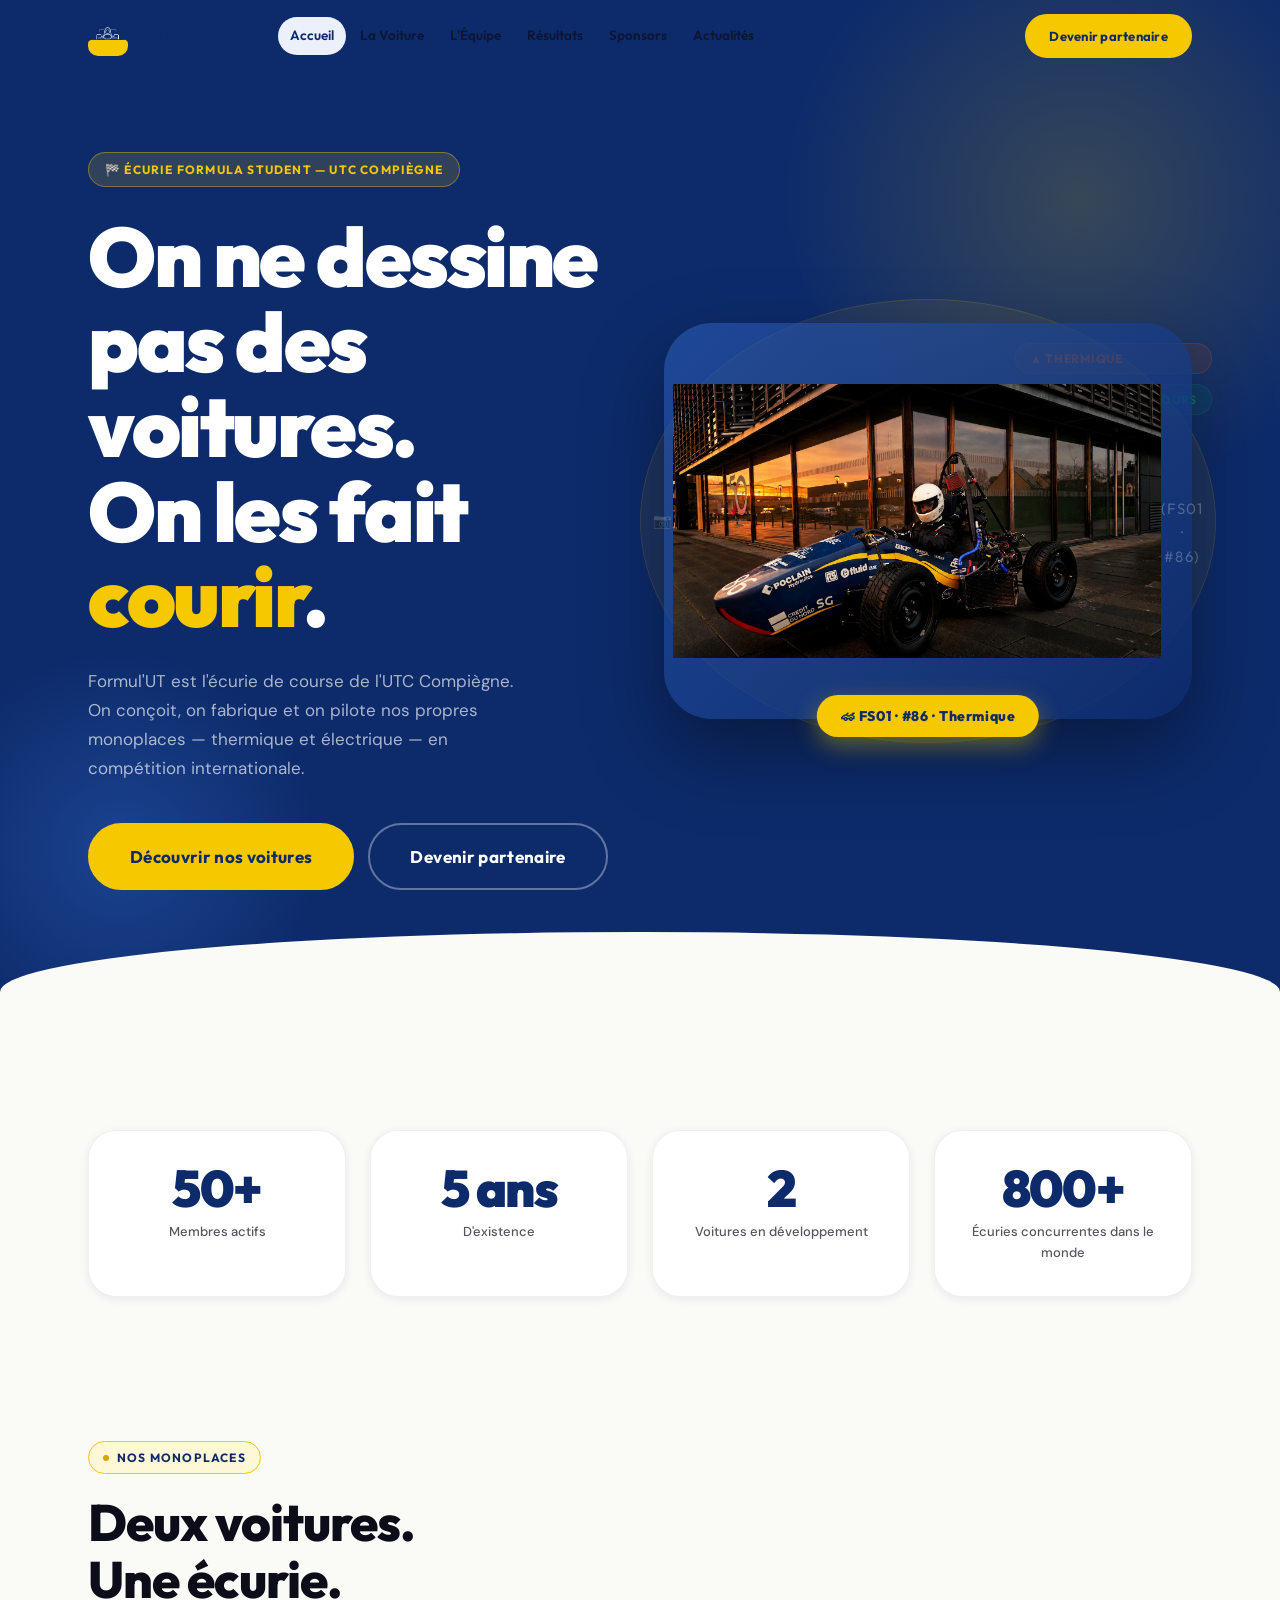
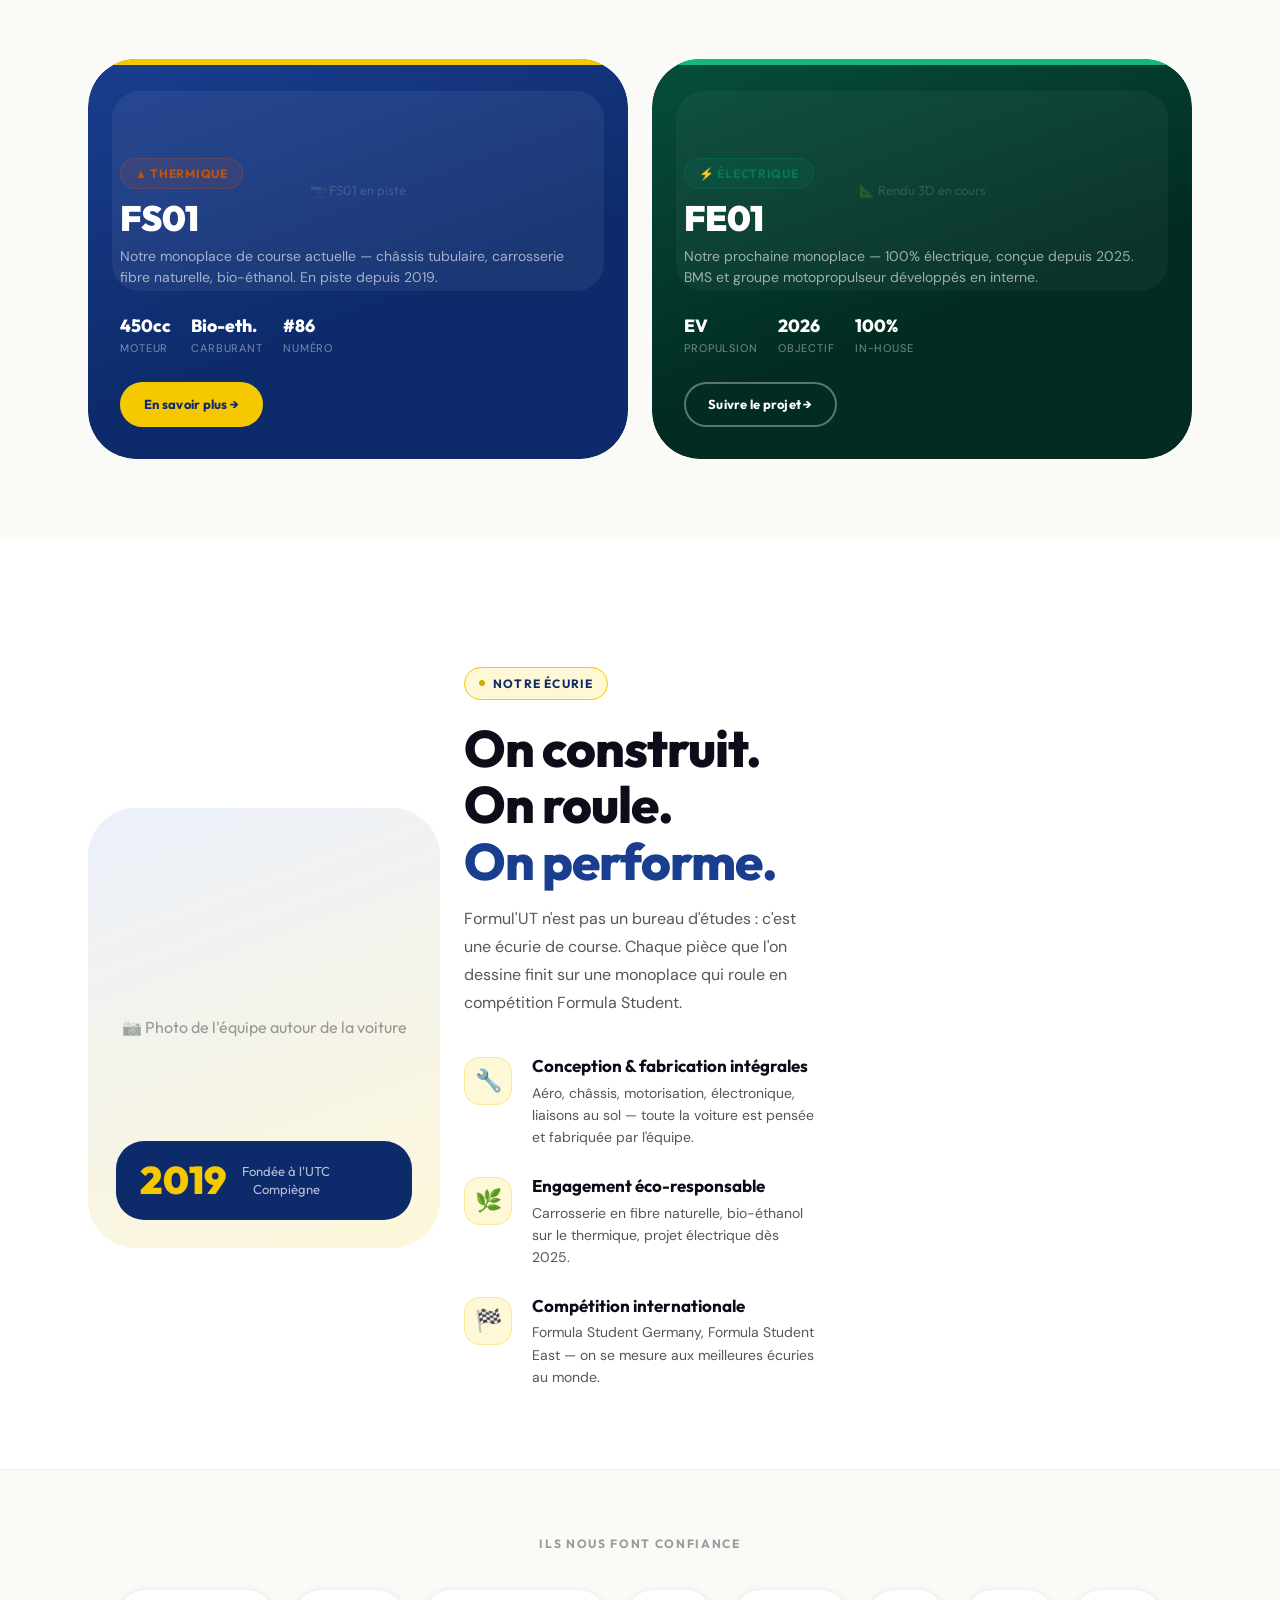
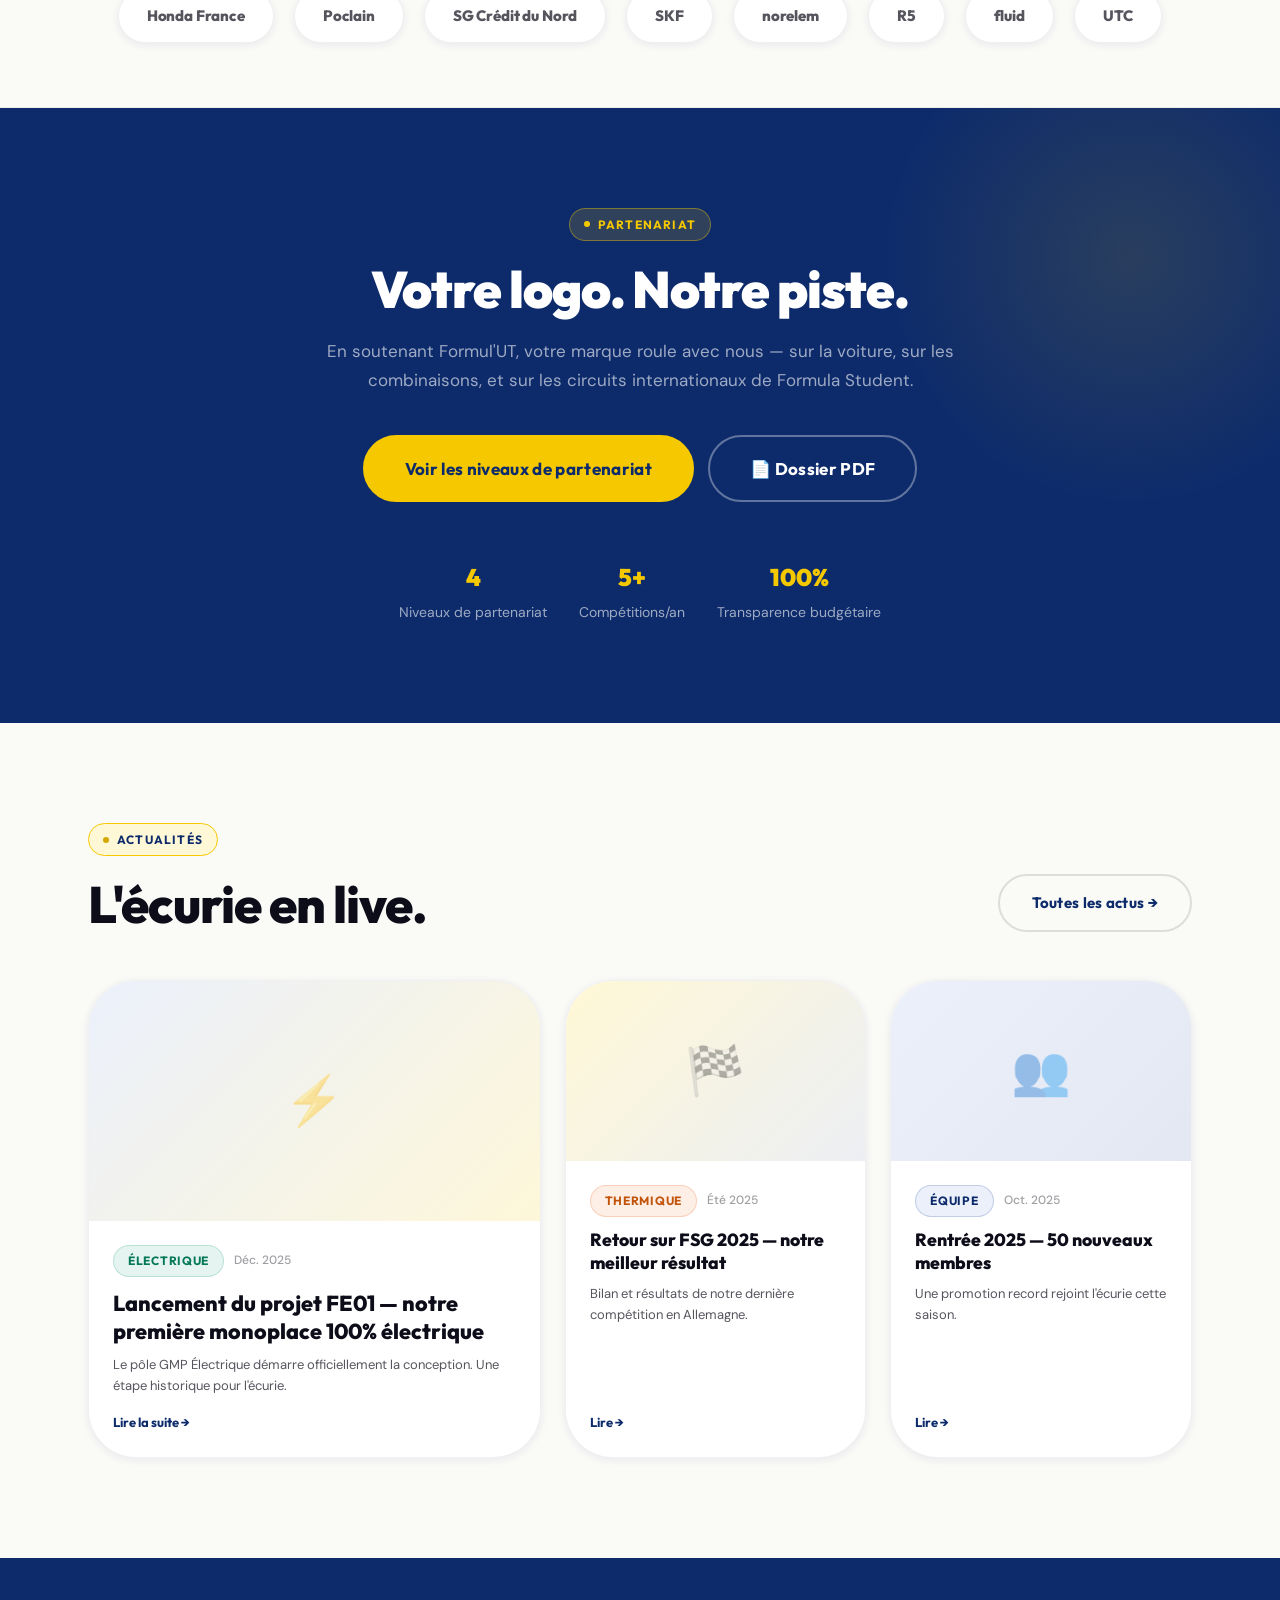
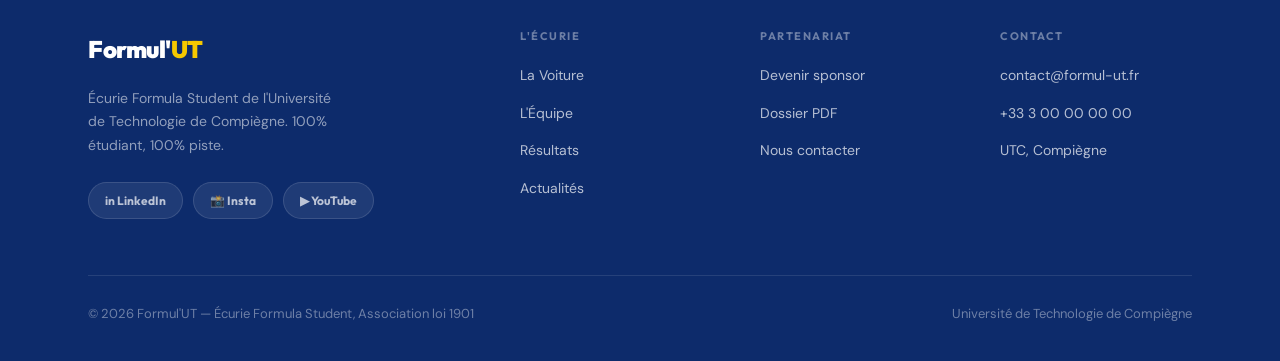
==== commit 4261bf71: "logo" ====
--- a/index.html
+++ b/index.html
@@ -14,7 +14,7 @@
   <div class="nav-inner">
     <a href="index.html" class="nav-logo">
       <div class="nav-logo-icon">
-        <svg viewBox="0 0 24 24" fill="none" stroke="white" stroke-width="2.5"><path d="M3 17l4-8 4 4 4-6 4 10" stroke-linecap="round" stroke-linejoin="round"/></svg>
+        <img src="photos/logo.png" alt="Formul'UT Logo">
       </div>
       Formul'UT
     </a>
@@ -64,7 +64,7 @@
       <div class="hero-right">
         <div class="hero-car-wrapper">
           <div class="hero-car-bg"></div>
-          <div class="hero-car-img">📷<br>Photo de la voiture en piste<br>(FS01 · #86)</div>
+          <div class="hero-car-img">📷<br><img src="photos/avant_gauche_soleil.png"><br>(FS01 · #86)</div>
           <div class="hero-car-badge">🏎 FS01 · #86 · Thermique</div>
           <div class="hero-floats">
             <span class="tag tag-thermo">▲ Thermique</span>
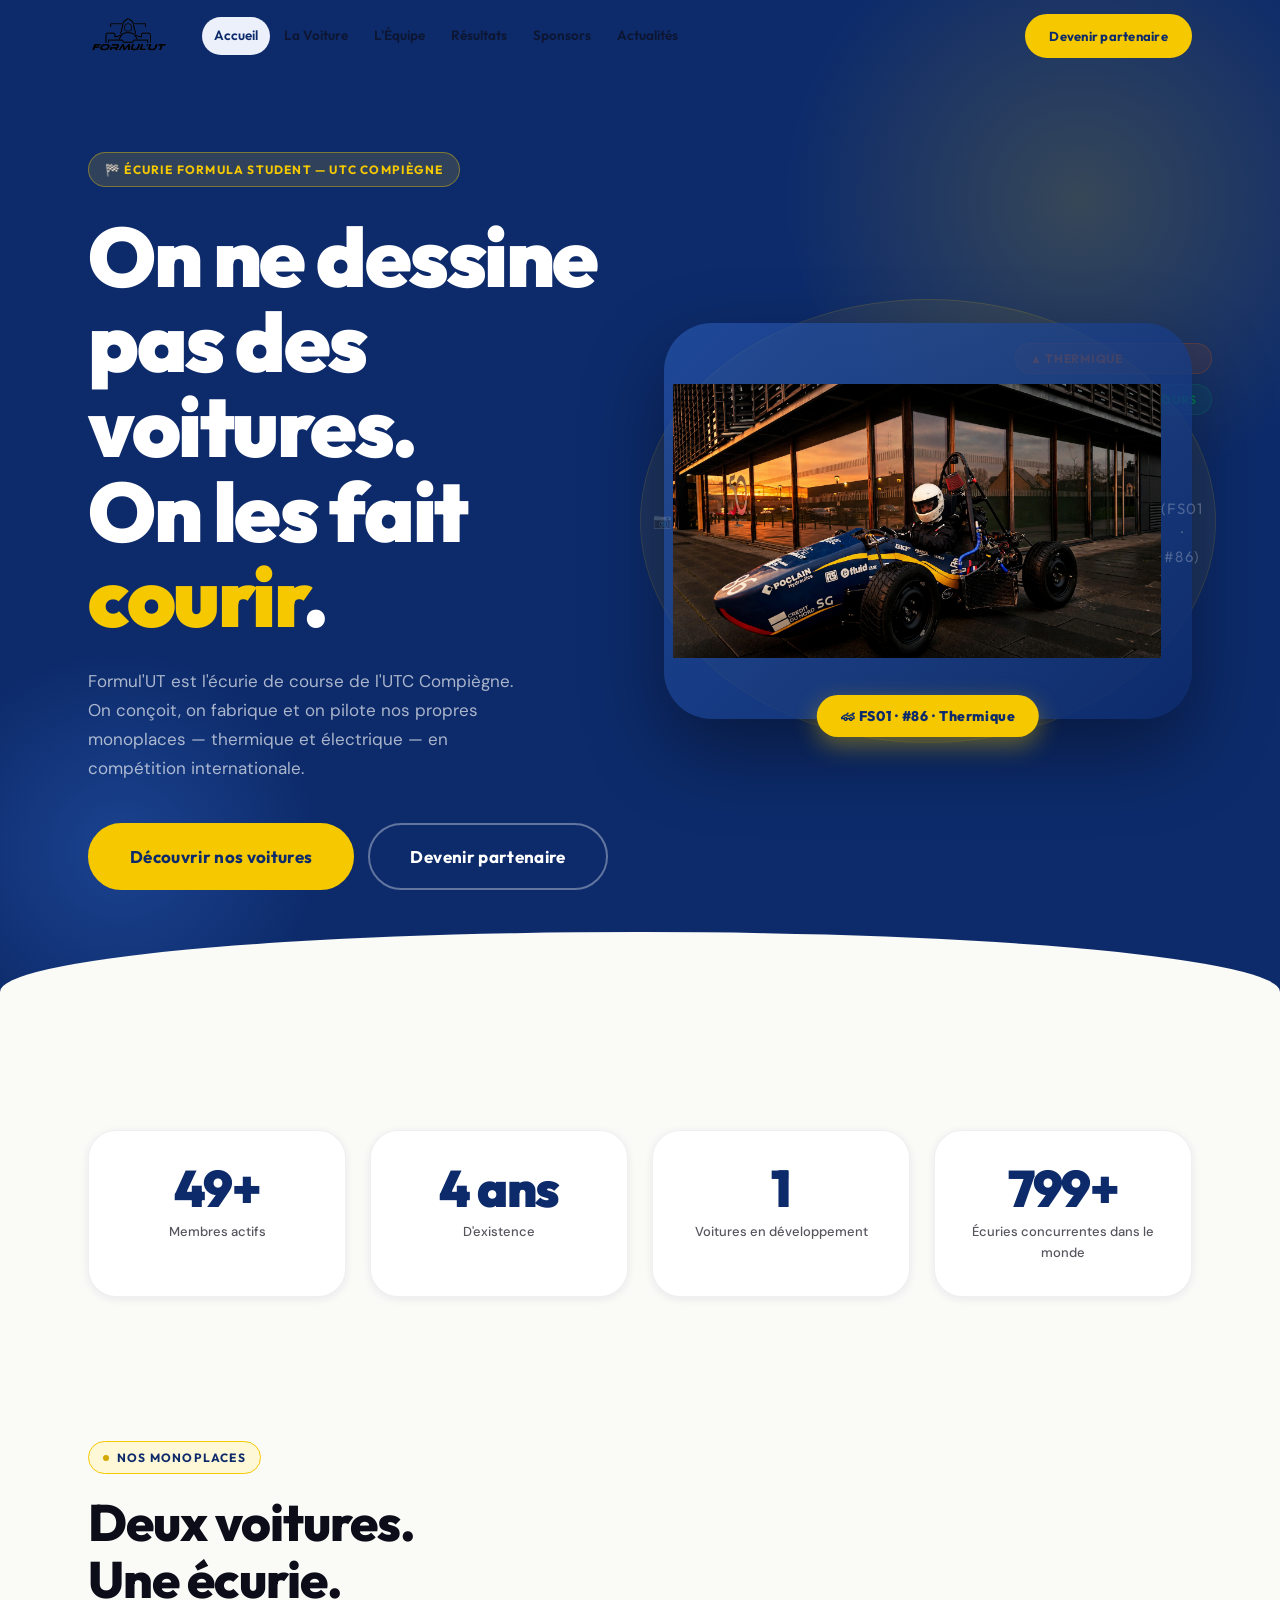
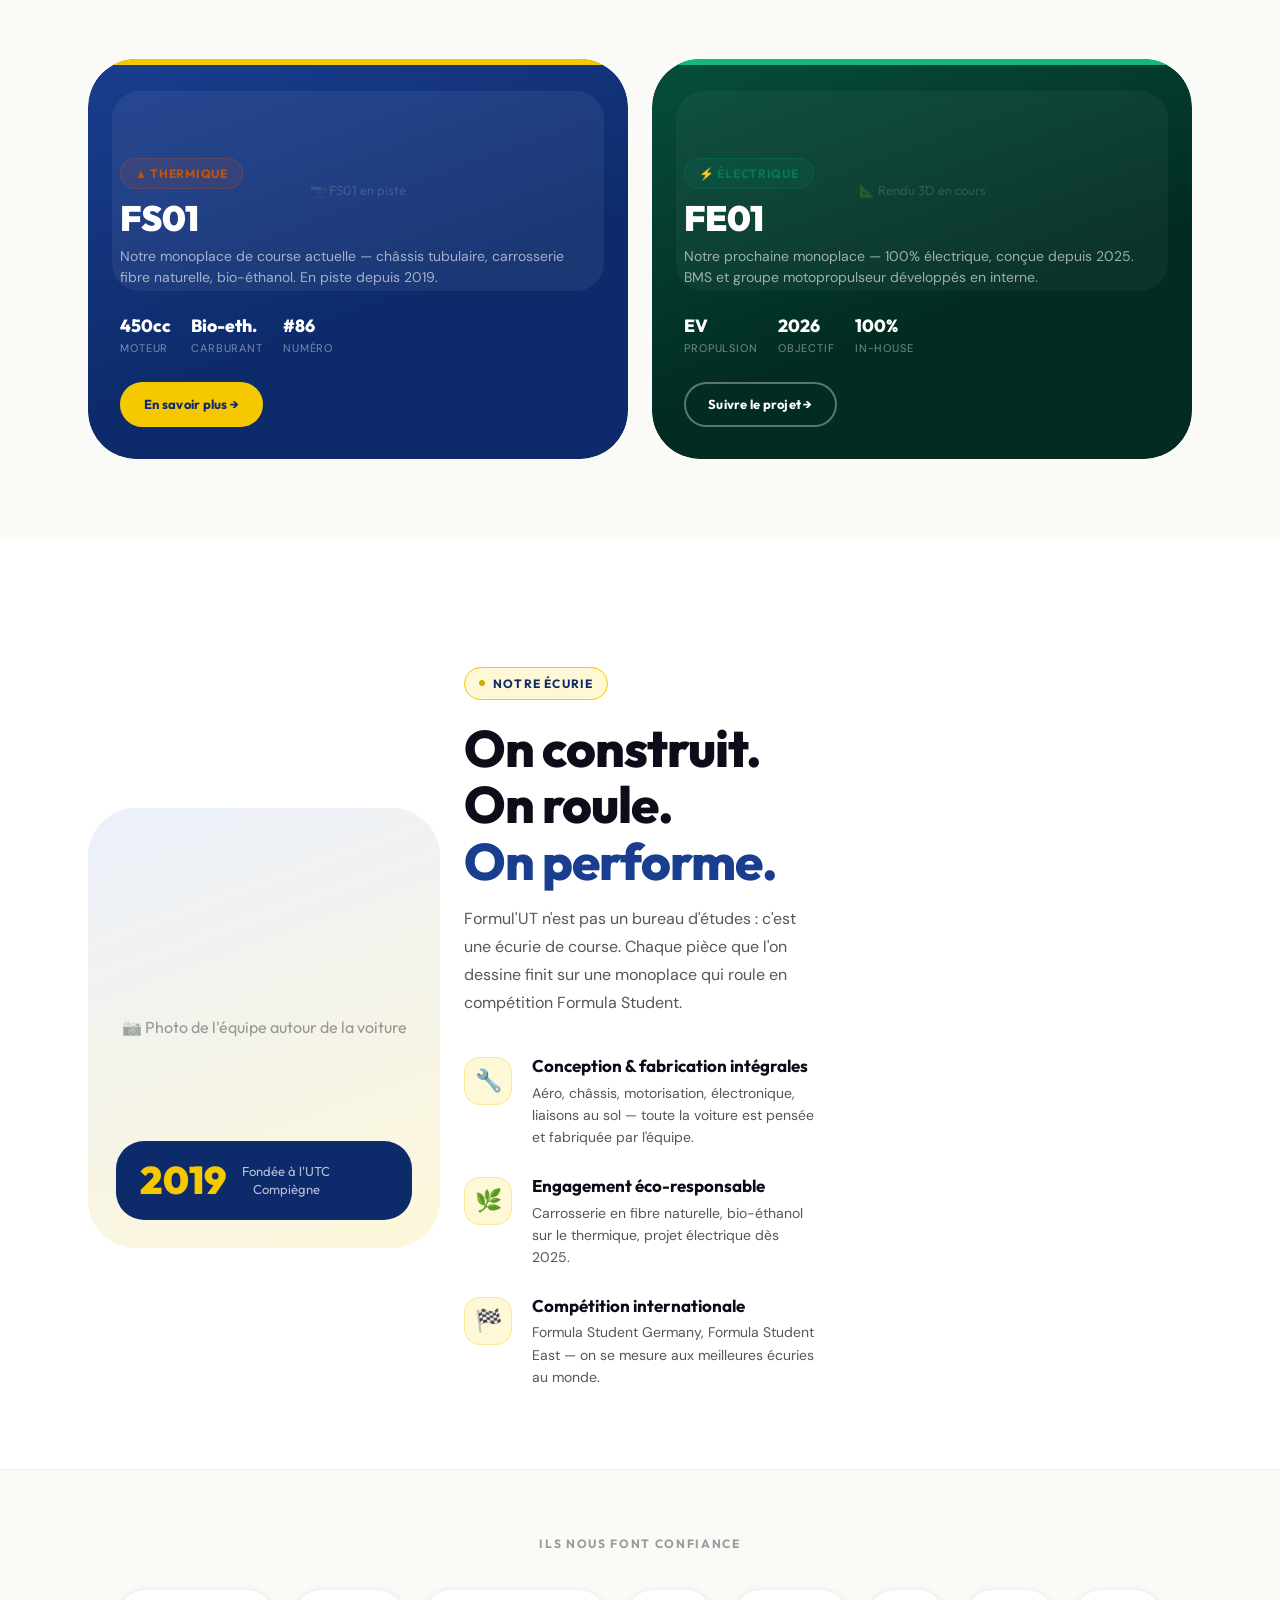
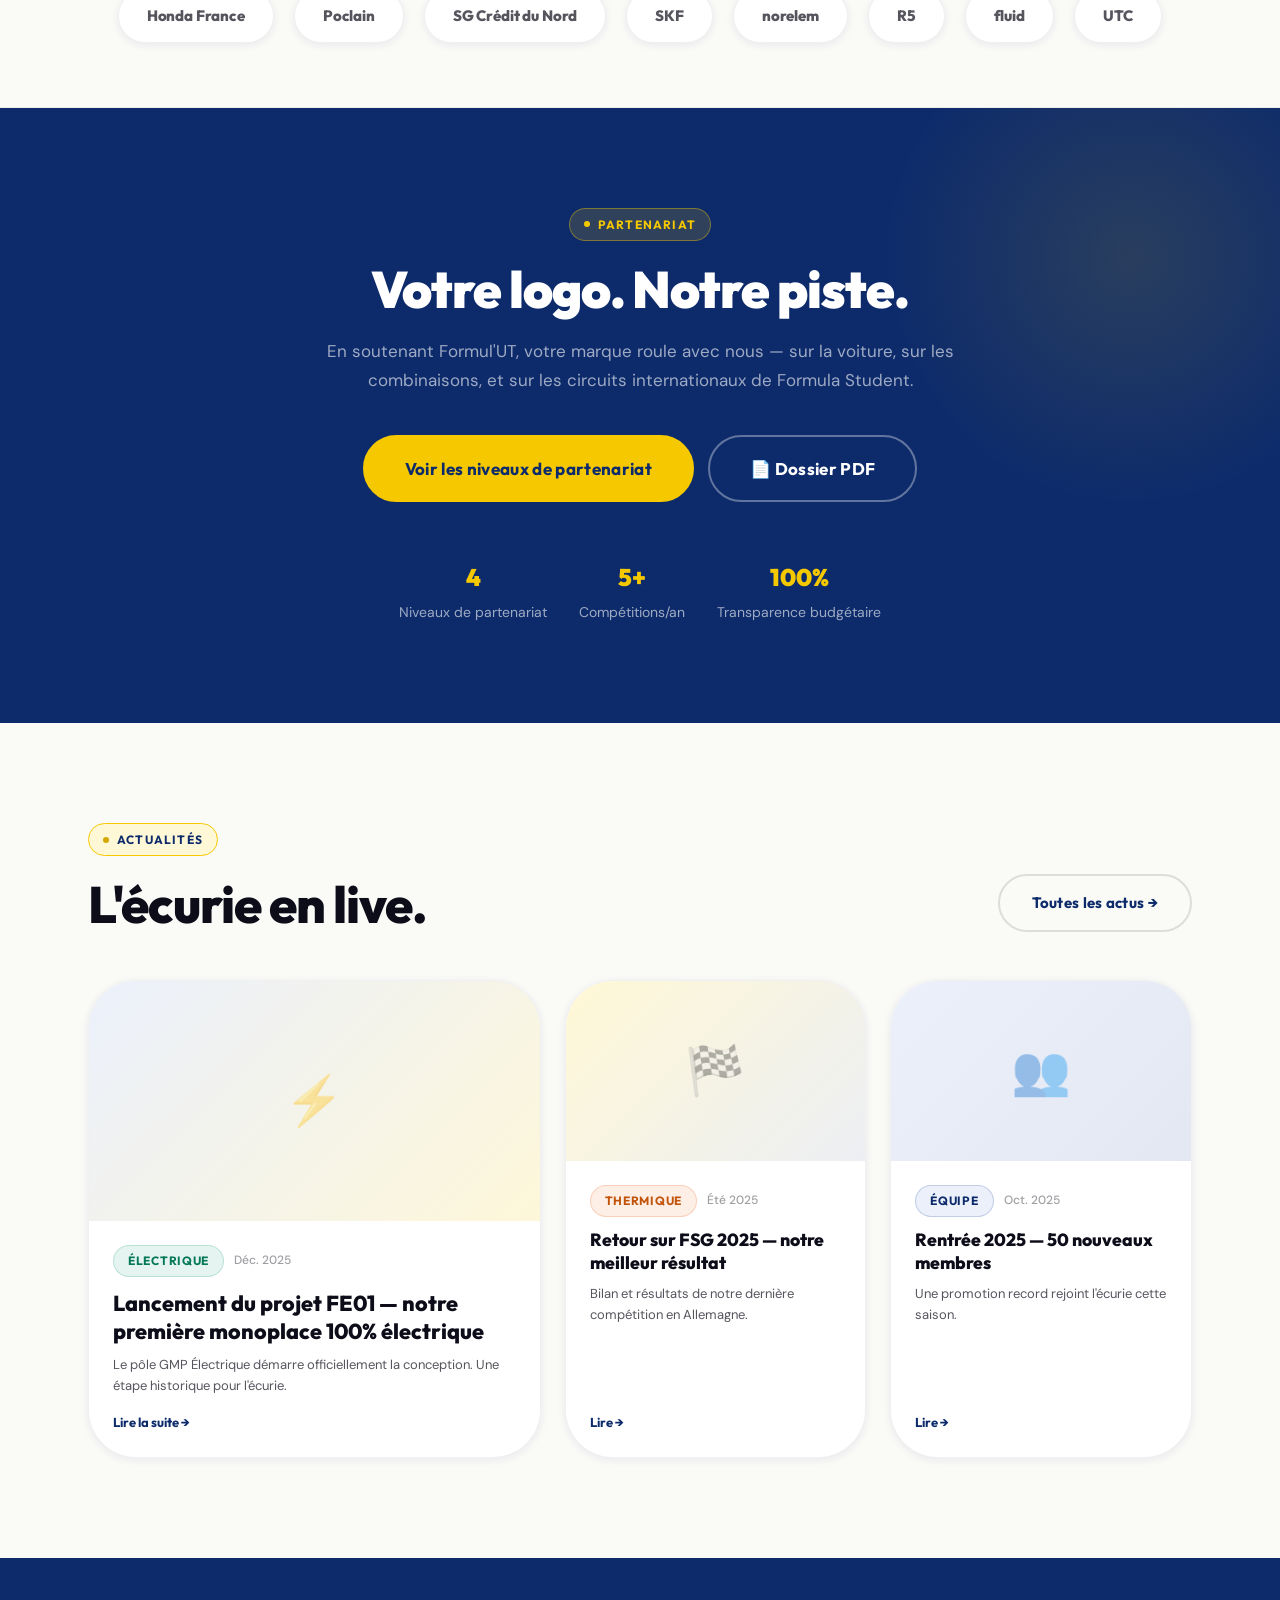
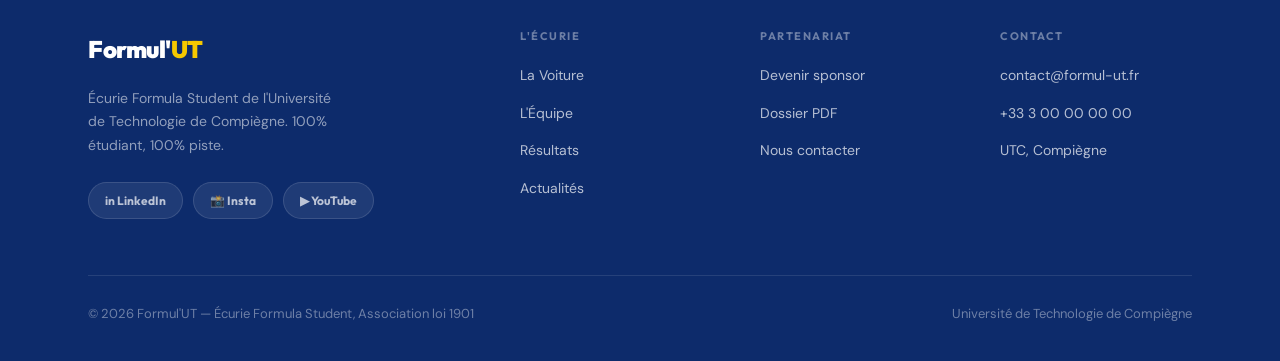
==== commit ba407fbb: "nex css" ====
--- a/index.html
+++ b/index.html
@@ -13,10 +13,7 @@
 <nav class="nav transparent" id="navbar">
   <div class="nav-inner">
     <a href="index.html" class="nav-logo">
-      <div class="nav-logo-icon">
-        <img src="photos/logo.png" alt="Formul'UT Logo">
-      </div>
-      Formul'UT
+      <img src="photos/logo.png" alt="Formul'UT" class="nav-logo-img" />
     </a>
     <ul class="nav-links">
       <li><a href="index.html" class="active">Accueil</a></li>
--- a/css/style.css
+++ b/css/style.css
@@ -69,7 +69,11 @@
 .nav.solid { background: rgba(250,250,247,0.92); backdrop-filter: blur(20px) saturate(180%); border-bottom: 1.5px solid var(--ink-06); box-shadow: var(--shadow-sm); }
 .nav-inner { width: 100%; max-width: var(--max-w); margin: 0 auto; padding: 0 28px; display: flex; align-items: center; gap: 32px; }
 .nav-logo { display: flex; align-items: center; gap: 12px; font-family: var(--font-display); font-size: 22px; font-weight: 900; color: var(--blue); letter-spacing: -0.02em; flex-shrink: 0; }
-.nav-logo-icon { width: 40px; height: 40px; background: var(--blue); border-radius: 10px; display: flex; align-items: center; justify-content: center; position: relative; overflow: hidden; }
+.nav-logo-img {
+  height: 40px;
+  width: auto;
+  filter: invert(1); /* à retirer si tu utilises une version noire du logo */
+}
 .nav-logo-icon::before { content: ''; position: absolute; bottom: 0; left: 0; right: 0; height: 40%; background: var(--yellow); border-radius: 4px 4px 0 0; }
 .nav-logo-icon svg { position: relative; z-index: 1; width: 22px; height: 22px; }
 .nav-links { display: flex; align-items: center; gap: 2px; flex: 1; list-style: none; }
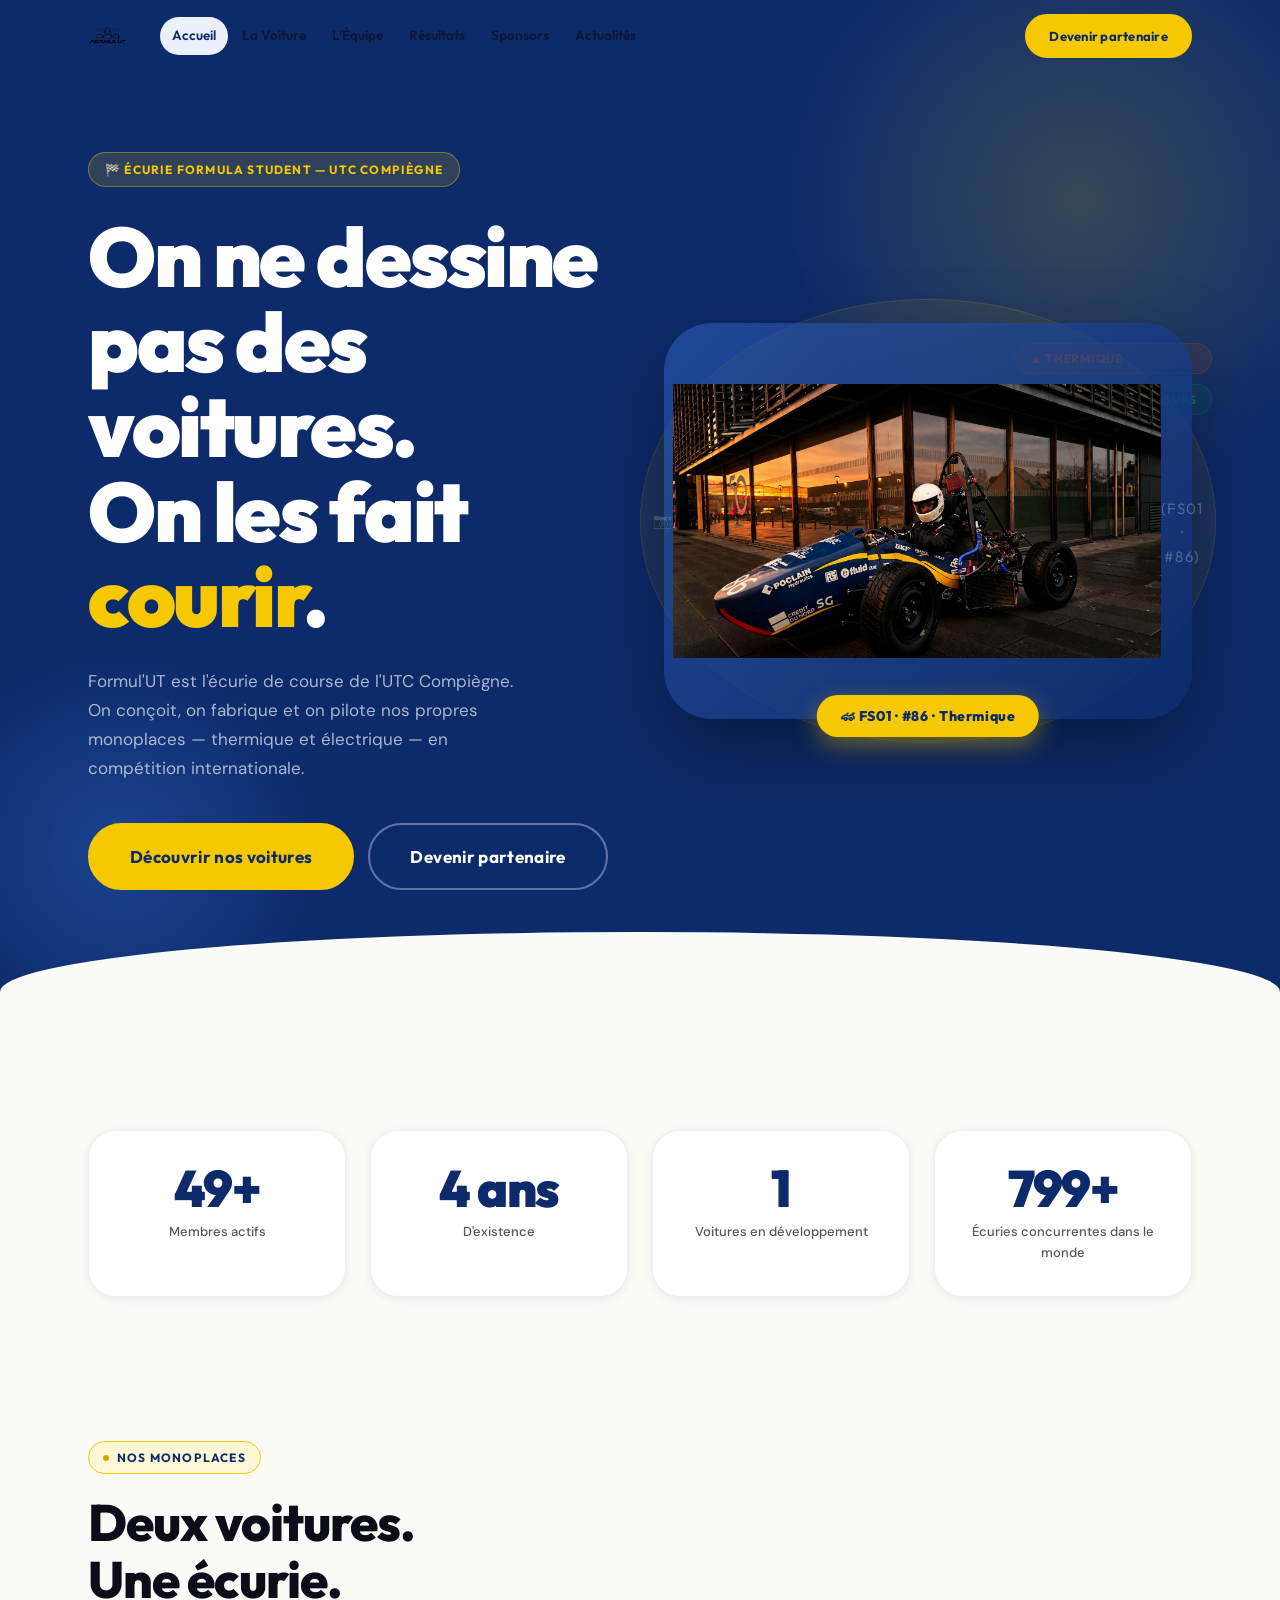
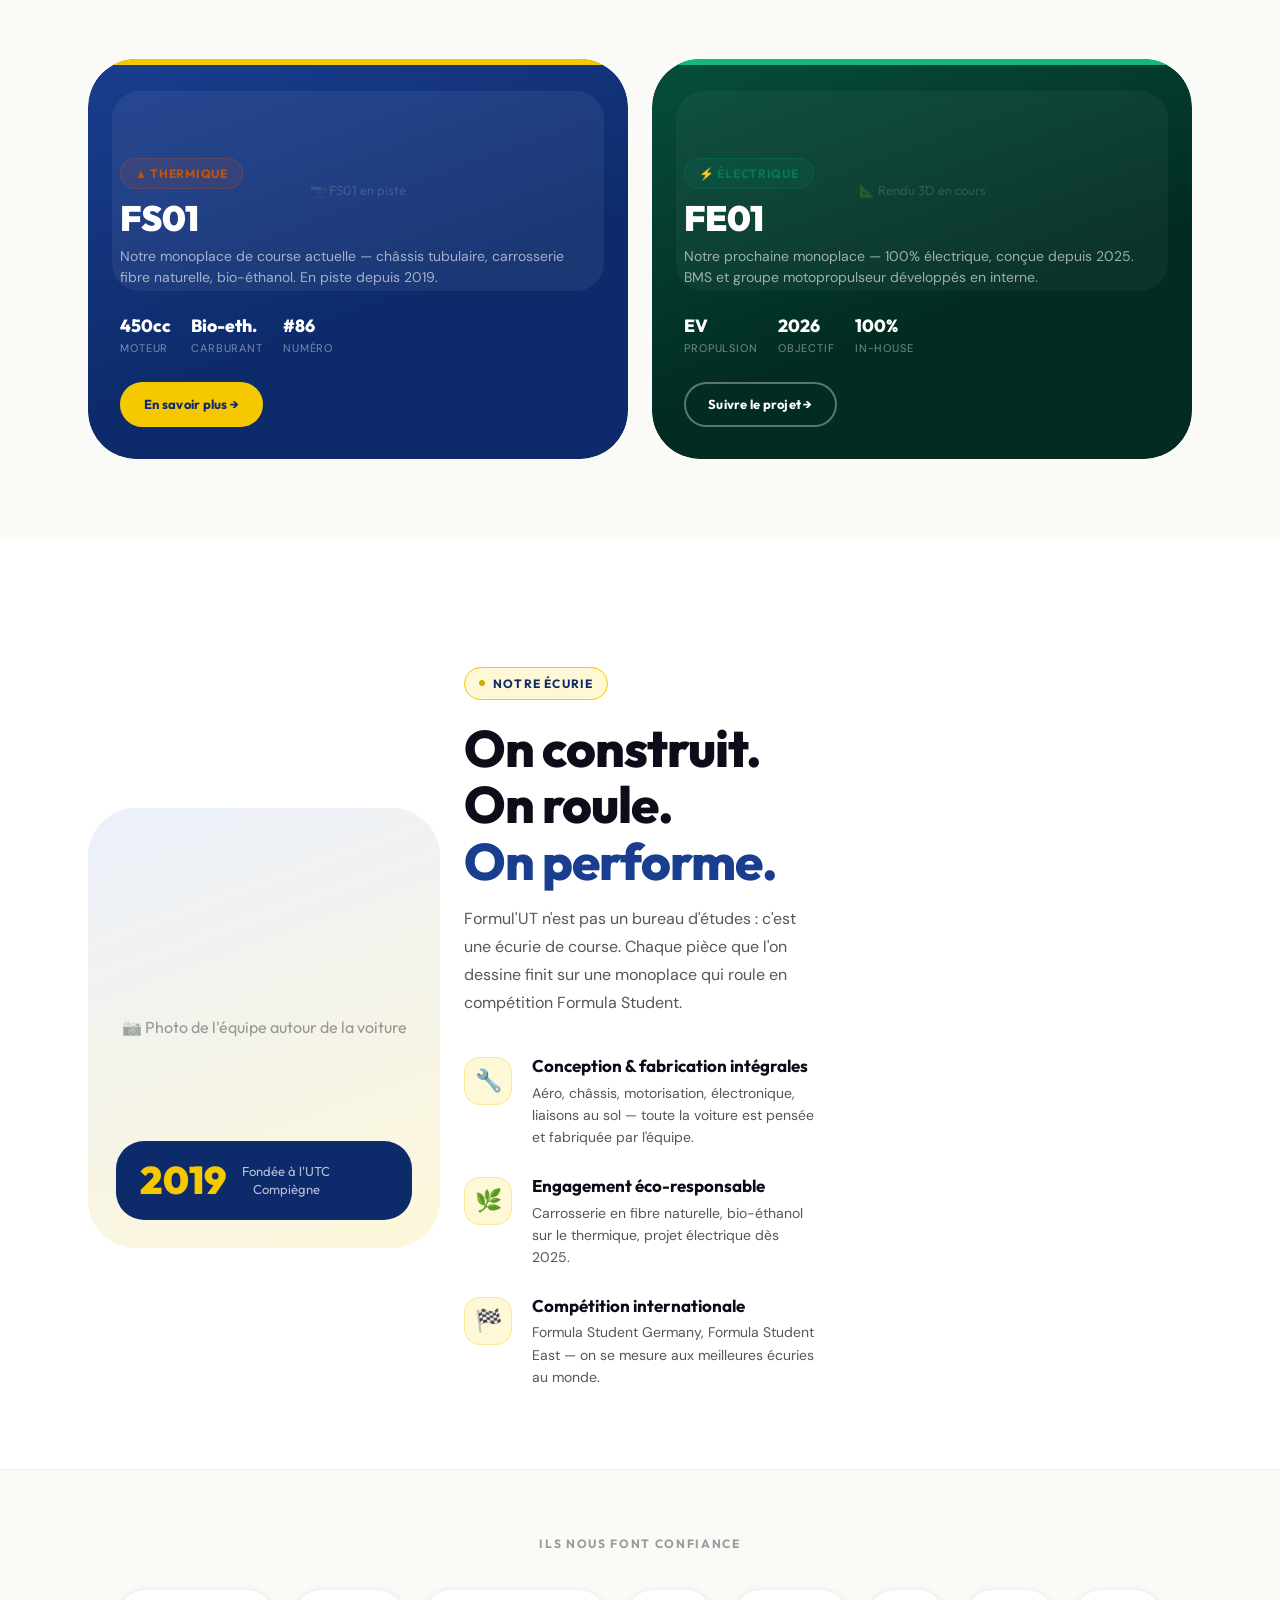
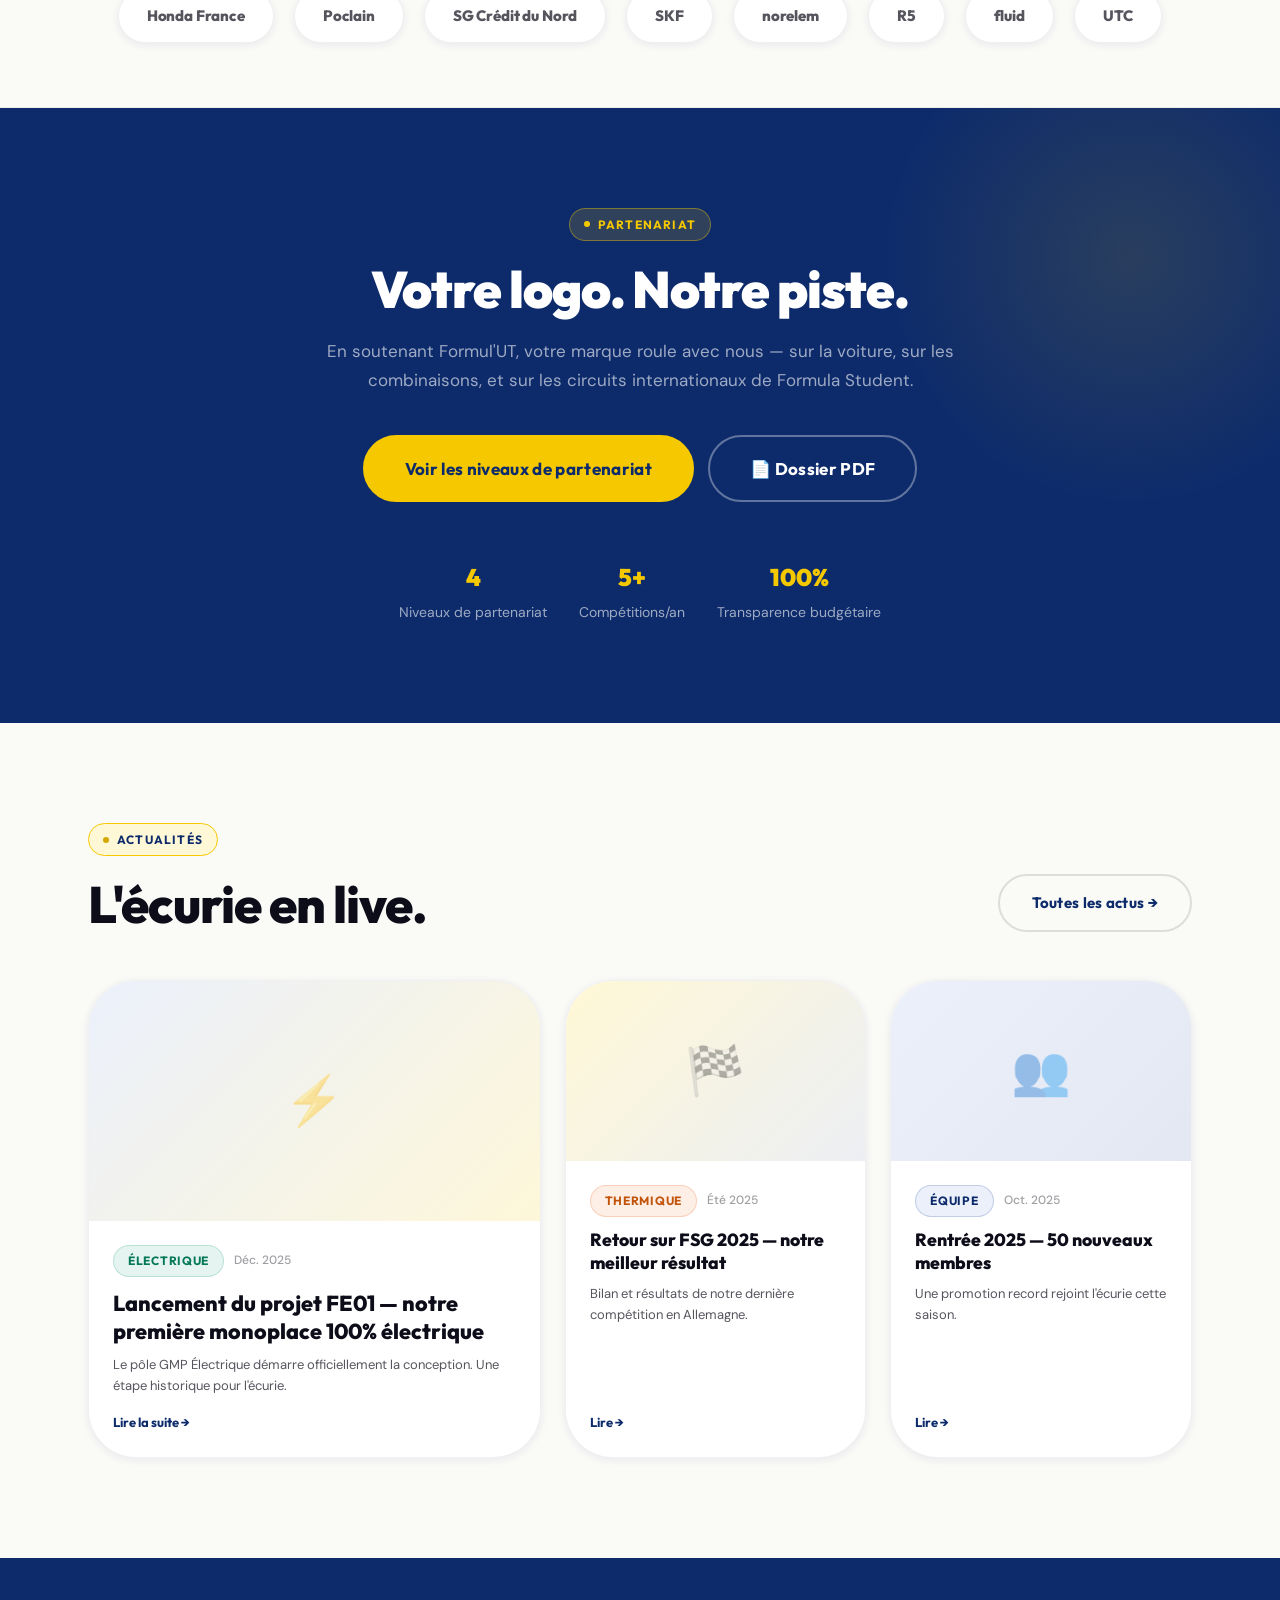
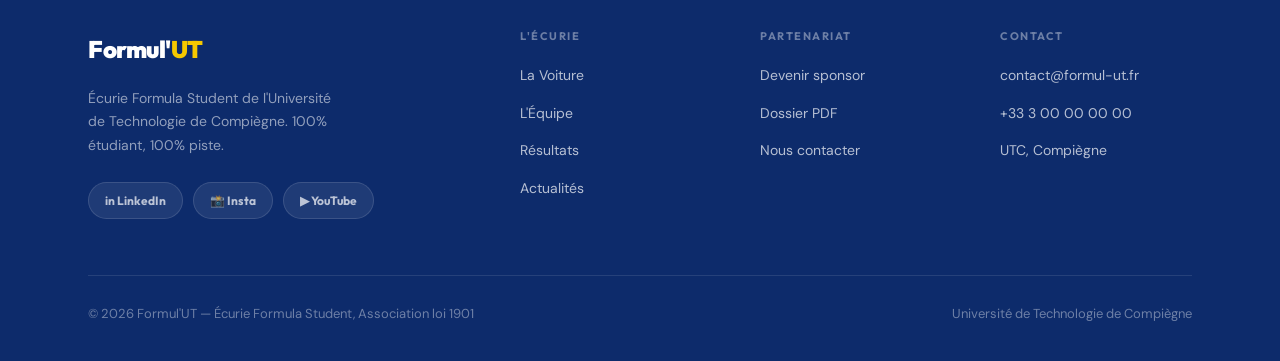
==== commit c1996de2: "nav bar v2" ====
--- a/index.html
+++ b/index.html
@@ -17,14 +17,14 @@
     </a>
     <ul class="nav-links">
       <li><a href="index.html" class="active">Accueil</a></li>
-      <li><a href="pages/voiture.html">La Voiture</a></li>
-      <li><a href="pages/equipe.html">L'Équipe</a></li>
-      <li><a href="pages/resultats.html">Résultats</a></li>
-      <li><a href="pages/sponsors.html">Sponsors</a></li>
-      <li><a href="pages/actualites.html">Actualités</a></li>
+      <li><a href="voiture.html">La Voiture</a></li>
+      <li><a href="equipe.html">L'Équipe</a></li>
+      <li><a href="resultats.html">Résultats</a></li>
+      <li><a href="sponsors.html">Sponsors</a></li>
+      <li><a href="actualites.html">Actualités</a></li>
     </ul>
     <div class="nav-end">
-      <a href="pages/sponsors.html" class="btn btn-primary btn-sm">Devenir partenaire</a>
+      <a href="sponsors.html" class="btn btn-primary btn-sm">Devenir partenaire</a>
     </div>
     <button class="nav-burger" onclick="toggleMobileMenu()" aria-label="Menu">
       <span></span><span></span><span></span>
--- a/css/style.css
+++ b/css/style.css
@@ -71,7 +71,8 @@
 .nav-logo { display: flex; align-items: center; gap: 12px; font-family: var(--font-display); font-size: 22px; font-weight: 900; color: var(--blue); letter-spacing: -0.02em; flex-shrink: 0; }
 .nav-logo-img {
   height: 40px;
-  width: auto;
+  width: 40px;
+  object-fit: contain;
   filter: invert(1); /* à retirer si tu utilises une version noire du logo */
 }
 .nav-logo-icon::before { content: ''; position: absolute; bottom: 0; left: 0; right: 0; height: 40%; background: var(--yellow); border-radius: 4px 4px 0 0; }
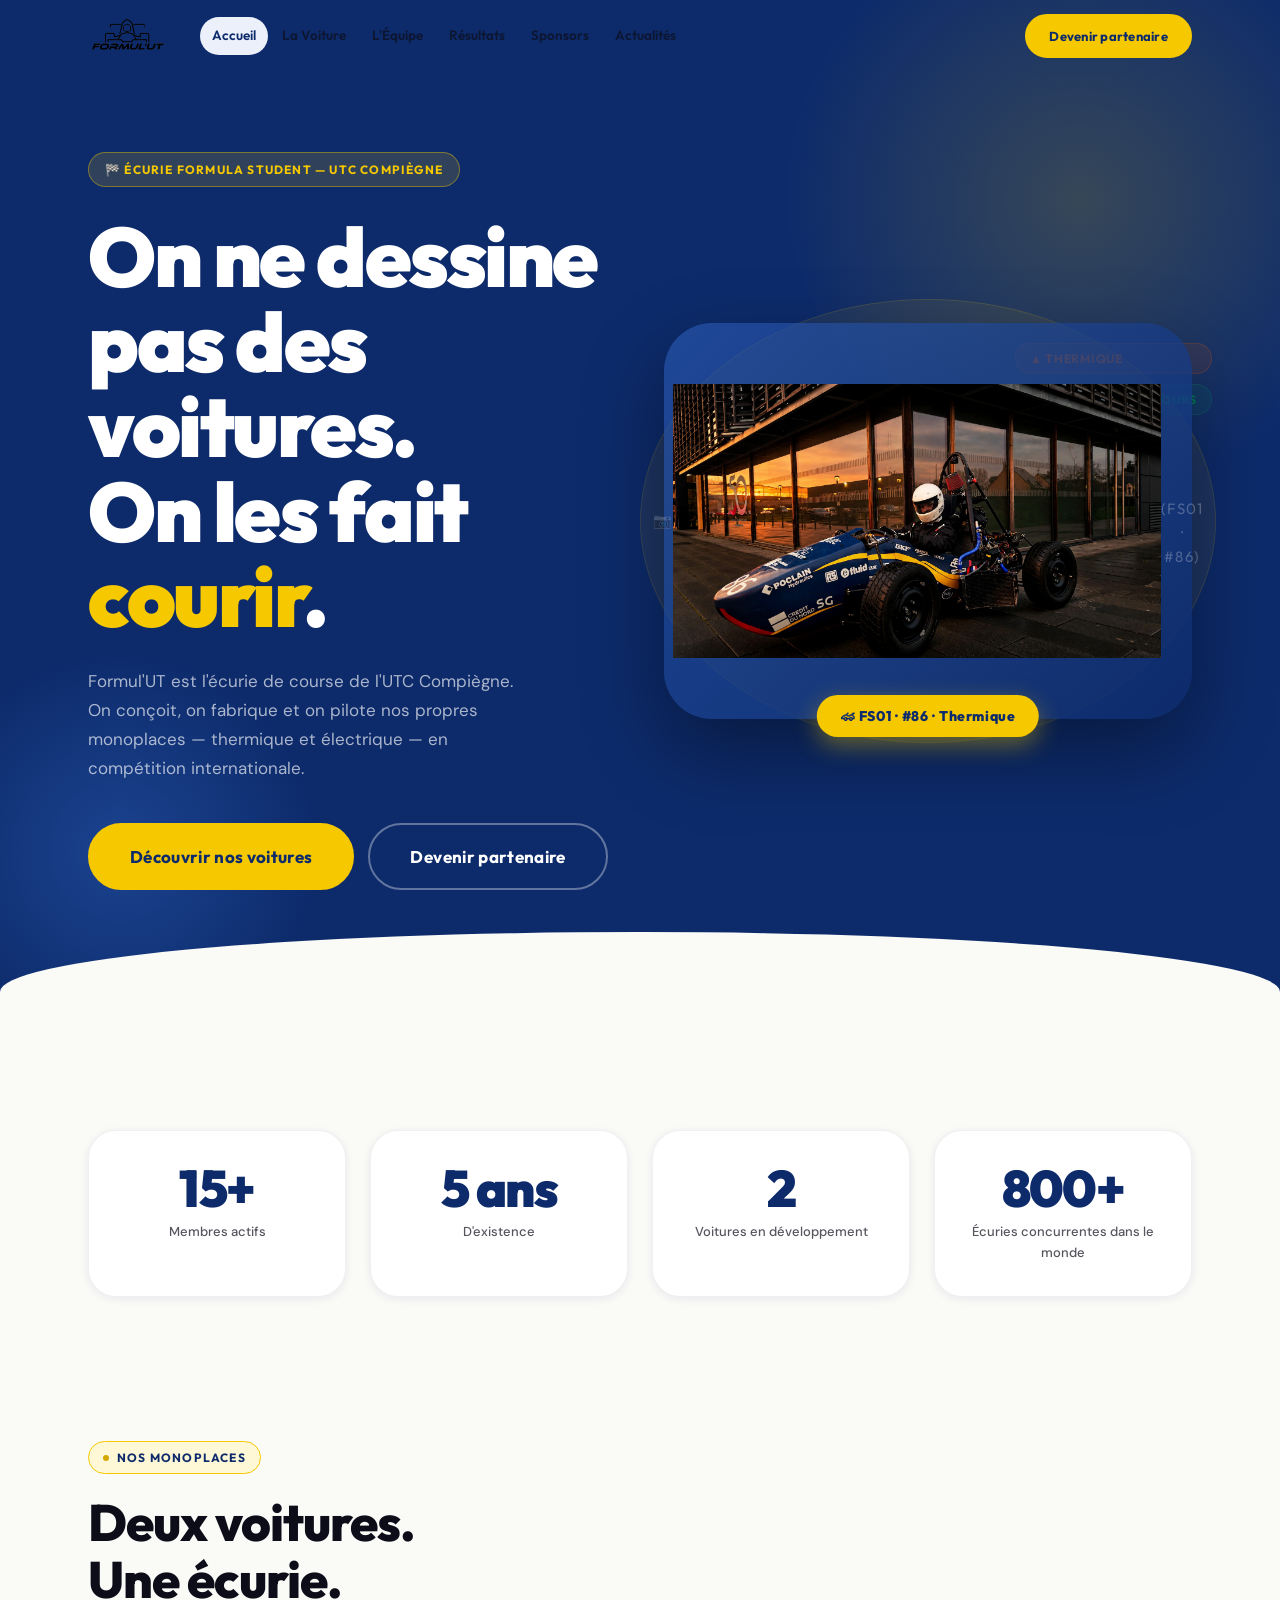
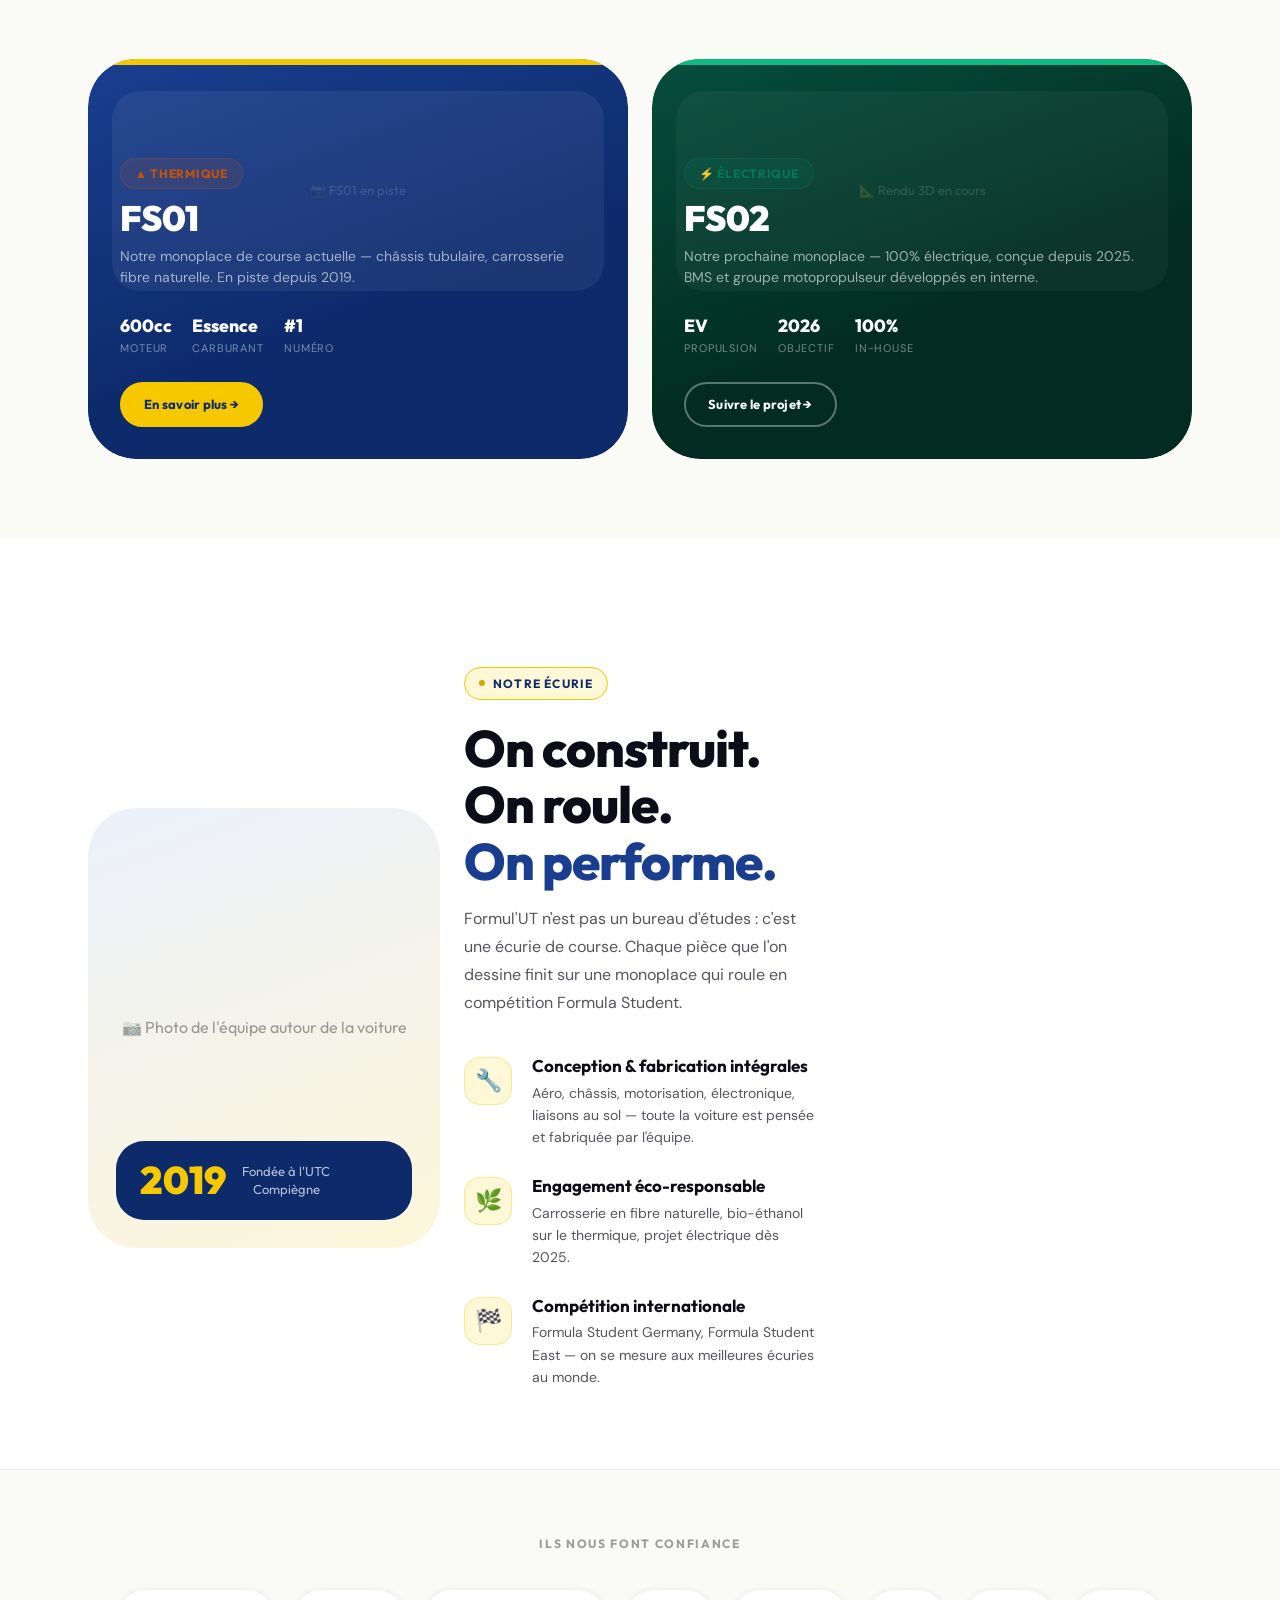
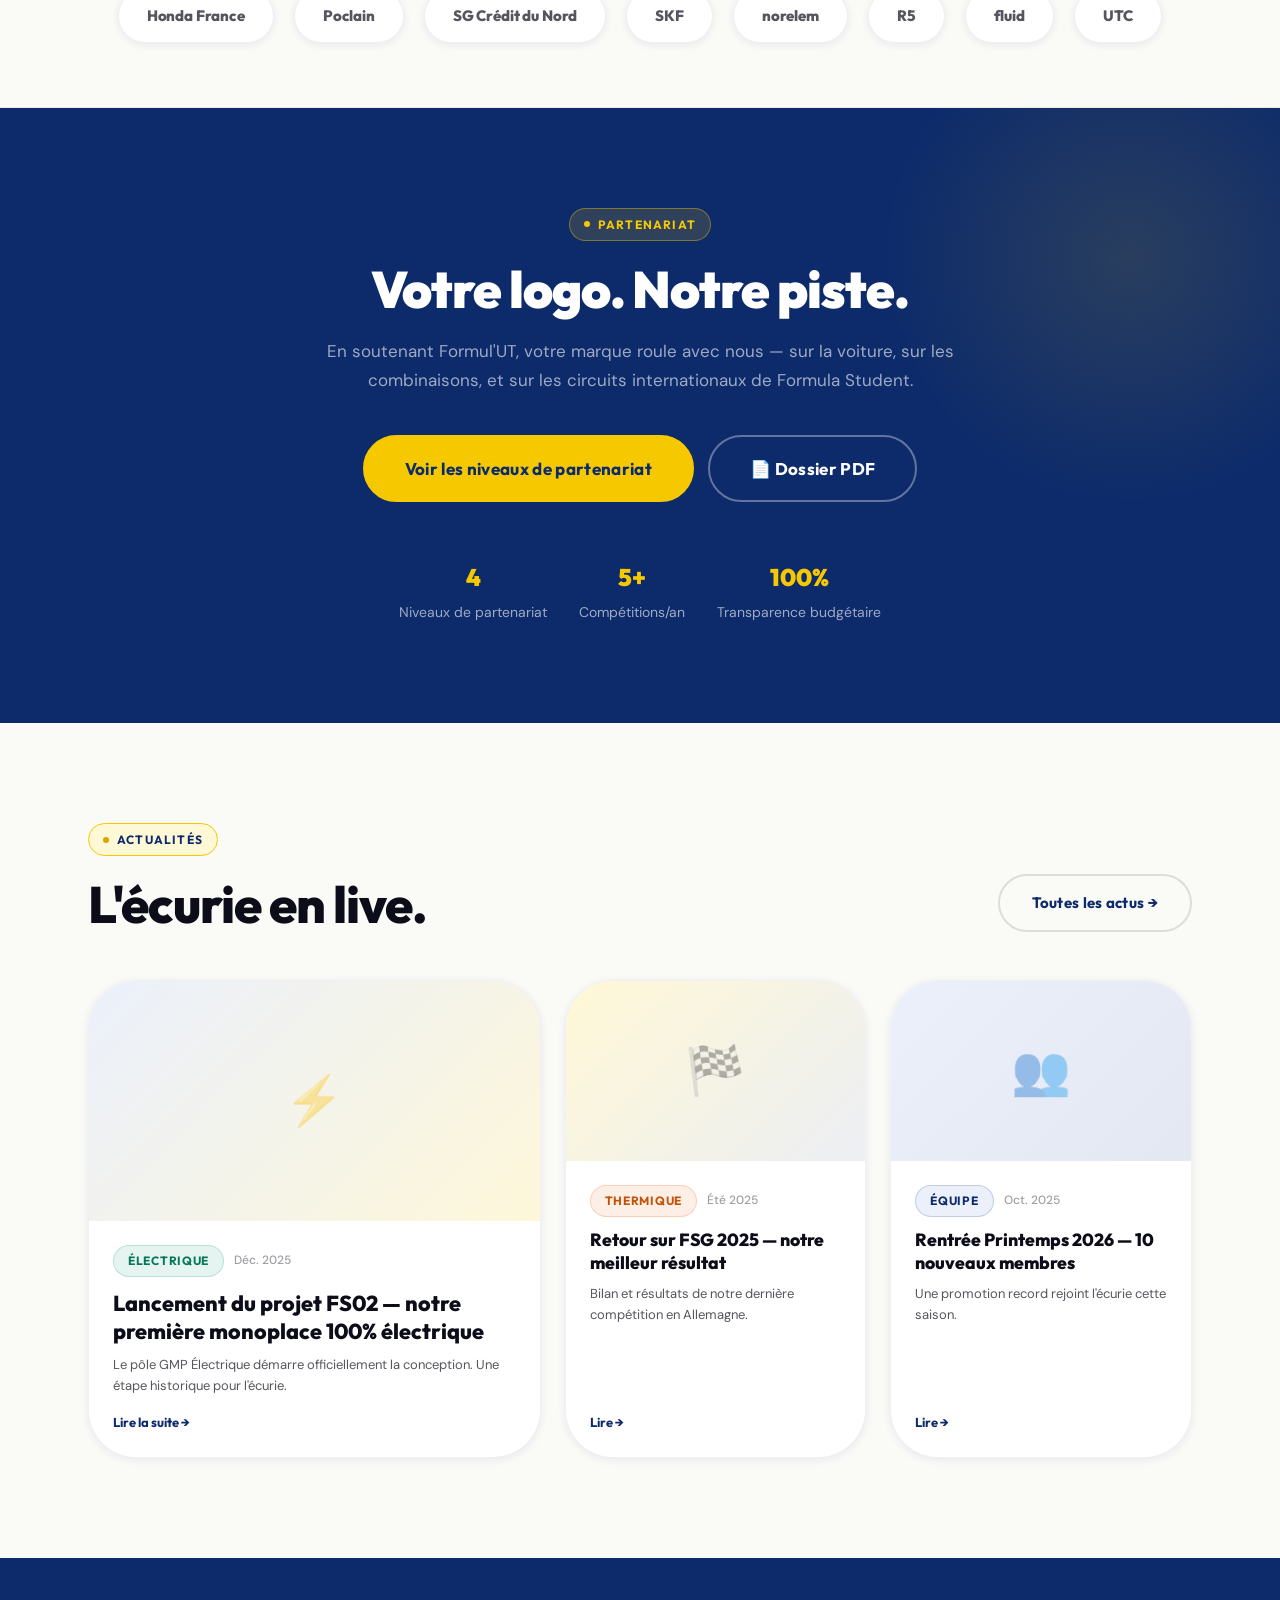
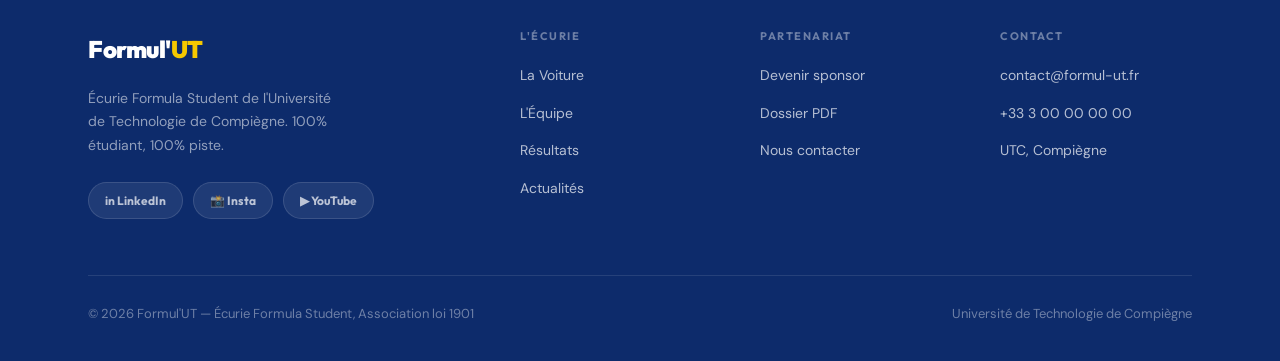
==== commit 6401daa0: "footer" ====
--- a/index.html
+++ b/index.html
@@ -77,7 +77,7 @@
 <section class="stats-section">
   <div class="container">
     <div class="stats-grid">
-      <div class="stat-card reveal"><div class="stat-number" data-count="50" data-suffix="+">0+</div><div class="stat-label">Membres actifs</div></div>
+      <div class="stat-card reveal"><div class="stat-number" data-count="15" data-suffix="+">0+</div><div class="stat-label">Membres actifs</div></div>
       <div class="stat-card reveal reveal-delay-1"><div class="stat-number" data-count="5" data-suffix=" ans">0 ans</div><div class="stat-label">D'existence</div></div>
       <div class="stat-card reveal reveal-delay-2"><div class="stat-number" data-count="2">0</div><div class="stat-label">Voitures en développement</div></div>
       <div class="stat-card reveal reveal-delay-3"><div class="stat-number" data-count="800" data-suffix="+">0+</div><div class="stat-label">Écuries concurrentes dans le monde</div></div>
@@ -99,11 +99,11 @@
         <div class="project-content">
           <span class="tag tag-thermo">▲ Thermique</span>
           <div class="project-name">FS01</div>
-          <p class="project-tagline">Notre monoplace de course actuelle — châssis tubulaire, carrosserie fibre naturelle, bio-éthanol. En piste depuis 2019.</p>
+          <p class="project-tagline">Notre monoplace de course actuelle — châssis tubulaire, carrosserie fibre naturelle. En piste depuis 2019.</p>
           <div class="project-specs-mini">
-            <div class="psm-item"><div class="psm-val">450cc</div><div class="psm-key">Moteur</div></div>
-            <div class="psm-item"><div class="psm-val">Bio-eth.</div><div class="psm-key">Carburant</div></div>
-            <div class="psm-item"><div class="psm-val">#86</div><div class="psm-key">Numéro</div></div>
+            <div class="psm-item"><div class="psm-val">600cc</div><div class="psm-key">Moteur</div></div>
+            <div class="psm-item"><div class="psm-val">Essence</div><div class="psm-key">Carburant</div></div>
+            <div class="psm-item"><div class="psm-val">#1</div><div class="psm-key">Numéro</div></div>
           </div>
           <a href="pages/voiture.html" class="btn btn-primary btn-sm">En savoir plus →</a>
         </div>
@@ -114,7 +114,7 @@
         <div class="project-img-area" style="background:rgba(255,255,255,0.04);">📐 Rendu 3D en cours</div>
         <div class="project-content">
           <span class="tag tag-elec">⚡ Électrique</span>
-          <div class="project-name">FE01</div>
+          <div class="project-name">FS02</div>
           <p class="project-tagline">Notre prochaine monoplace — 100% électrique, conçue depuis 2025. BMS et groupe motopropulseur développés en interne.</p>
           <div class="project-specs-mini">
             <div class="psm-item"><div class="psm-val">EV</div><div class="psm-key">Propulsion</div></div>
@@ -208,7 +208,7 @@
         <div class="news-img" style="background:linear-gradient(135deg,#EBF0FB,rgba(245,200,0,0.15));"><div class="news-img-placeholder">⚡</div></div>
         <div class="news-body">
           <div class="news-meta"><span class="tag tag-elec">Électrique</span><span class="news-date">Déc. 2025</span></div>
-          <div class="news-title">Lancement du projet FE01 — notre première monoplace 100% électrique</div>
+          <div class="news-title">Lancement du projet FS02 — notre première monoplace 100% électrique</div>
           <div class="news-excerpt">Le pôle GMP Électrique démarre officiellement la conception. Une étape historique pour l'écurie.</div>
           <a href="pages/actualites.html" class="news-link">Lire la suite →</a>
         </div>
@@ -226,7 +226,7 @@
         <div class="news-img" style="background:linear-gradient(135deg,var(--blue-pale),rgba(26,62,143,0.12));"><div class="news-img-placeholder">👥</div></div>
         <div class="news-body">
           <div class="news-meta"><span class="tag tag-news">Équipe</span><span class="news-date">Oct. 2025</span></div>
-          <div class="news-title">Rentrée 2025 — 50 nouveaux membres</div>
+          <div class="news-title">Rentrée Printemps 2026 — 10 nouveaux membres</div>
           <div class="news-excerpt">Une promotion record rejoint l'écurie cette saison.</div>
           <a href="pages/actualites.html" class="news-link">Lire →</a>
         </div>
@@ -242,26 +242,26 @@
         <div class="footer-logo-text">Formul'<span>UT</span></div>
         <p>Écurie Formula Student de l'Université de Technologie de Compiègne. 100% étudiant, 100% piste.</p>
         <div class="footer-social">
-          <a href="#" class="social-pill">in LinkedIn</a>
-          <a href="#" class="social-pill">📸 Insta</a>
+          <a href="https://www.linkedin.com/company/formul-ut/home/" class="social-pill">in LinkedIn</a>
+          <a href="https://www.instagram.com/formul.ut/" class="social-pill">📸 Insta</a>
           <a href="#" class="social-pill">▶ YouTube</a>
         </div>
       </div>
       <div class="footer-col">
         <h4>L'écurie</h4>
         <ul>
-          <li><a href="pages/voiture.html">La Voiture</a></li>
-          <li><a href="pages/equipe.html">L'Équipe</a></li>
-          <li><a href="pages/resultats.html">Résultats</a></li>
-          <li><a href="pages/actualites.html">Actualités</a></li>
+          <li><a href="voiture.html">La Voiture</a></li>
+          <li><a href="equipe.html">L'Équipe</a></li>
+          <li><a href="resultats.html">Résultats</a></li>
+          <li><a href="actualites.html">Actualités</a></li>
         </ul>
       </div>
       <div class="footer-col">
         <h4>Partenariat</h4>
         <ul>
-          <li><a href="pages/sponsors.html">Devenir sponsor</a></li>
-          <li><a href="assets/dossier-sponsoring.pdf">Dossier PDF</a></li>
-          <li><a href="pages/contact.html">Nous contacter</a></li>
+          <li><a href="sponsors.html">Devenir sponsor</a></li>
+          <li><a href="../assets/dossier-sponsoring.pdf">Dossier PDF</a></li>
+          <li><a href="contact.html">Nous contacter</a></li>
         </ul>
       </div>
       <div class="footer-col">
--- a/css/style.css
+++ b/css/style.css
@@ -70,8 +70,8 @@
 .nav-inner { width: 100%; max-width: var(--max-w); margin: 0 auto; padding: 0 28px; display: flex; align-items: center; gap: 32px; }
 .nav-logo { display: flex; align-items: center; gap: 12px; font-family: var(--font-display); font-size: 22px; font-weight: 900; color: var(--blue); letter-spacing: -0.02em; flex-shrink: 0; }
 .nav-logo-img {
-  height: 40px;
-  width: 40px;
+  height: 80px;
+  width: 80px;
   object-fit: contain;
   filter: invert(1); /* à retirer si tu utilises une version noire du logo */
 }
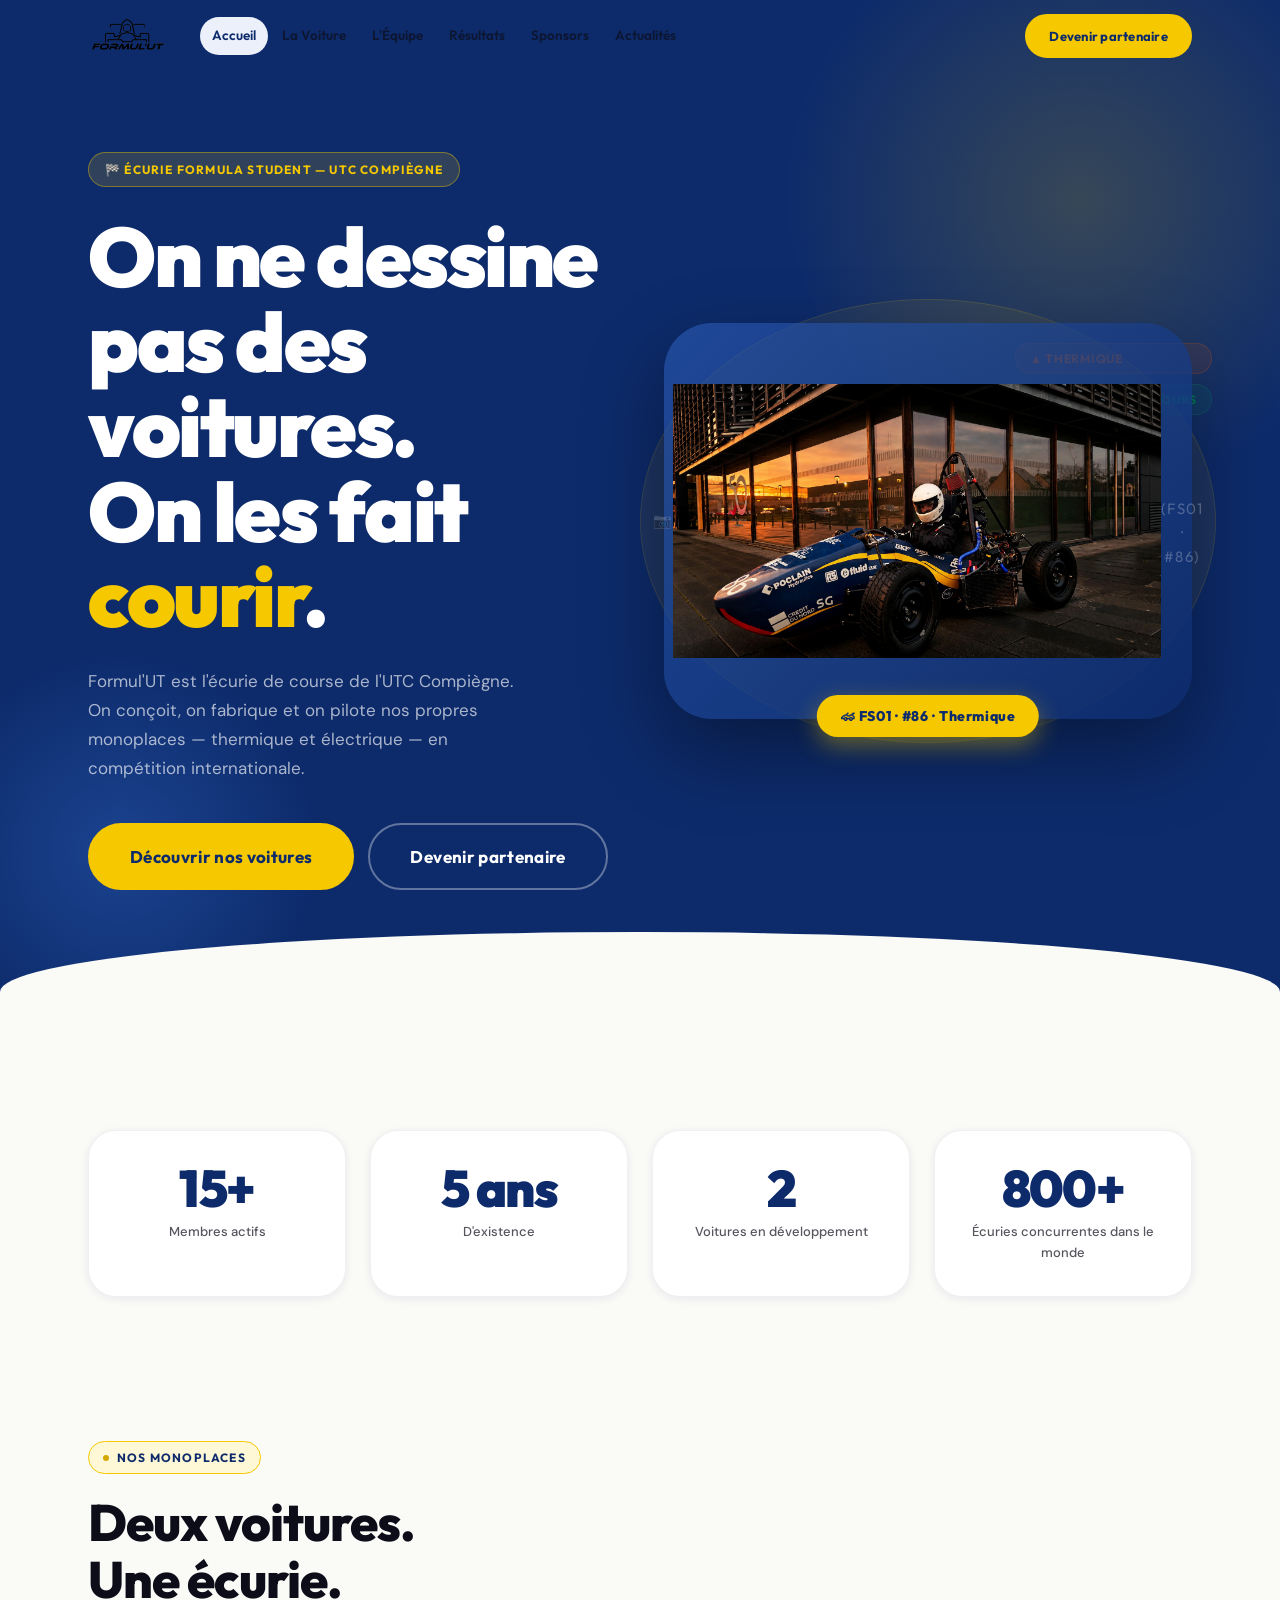
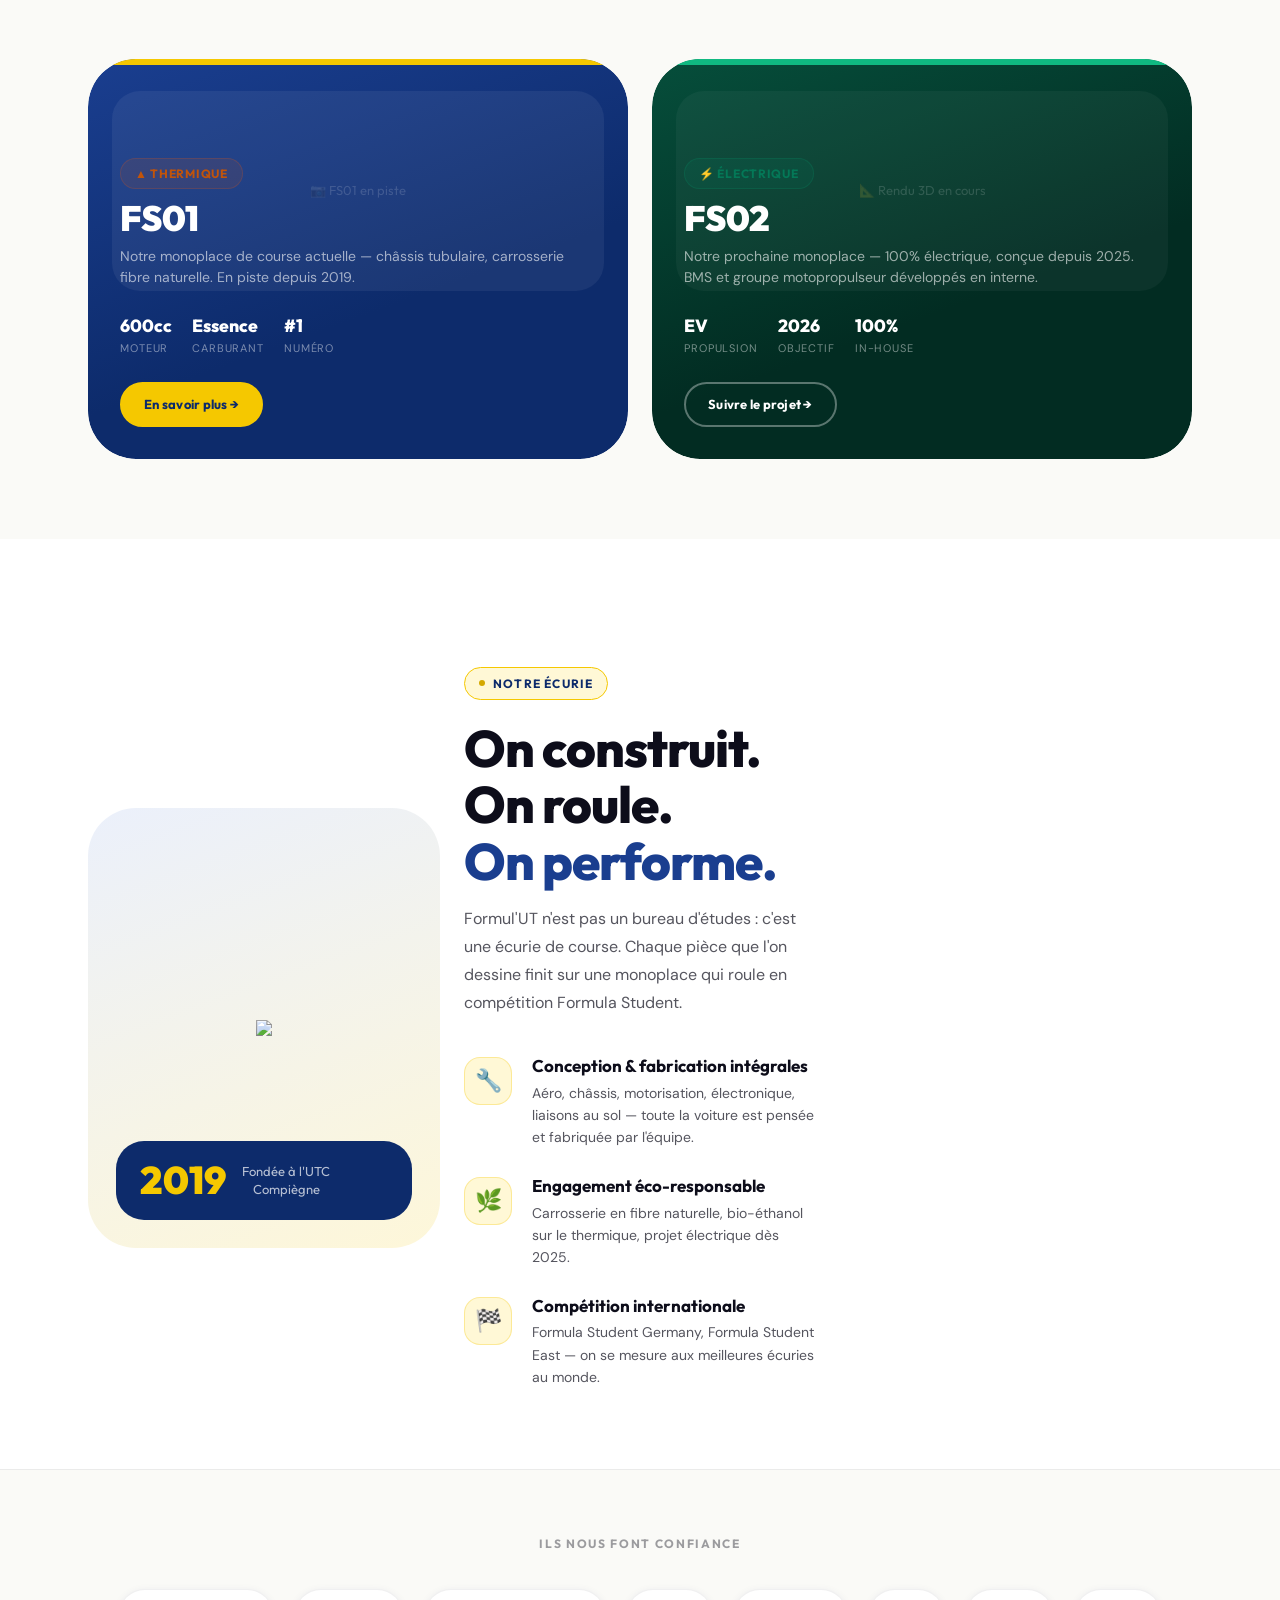
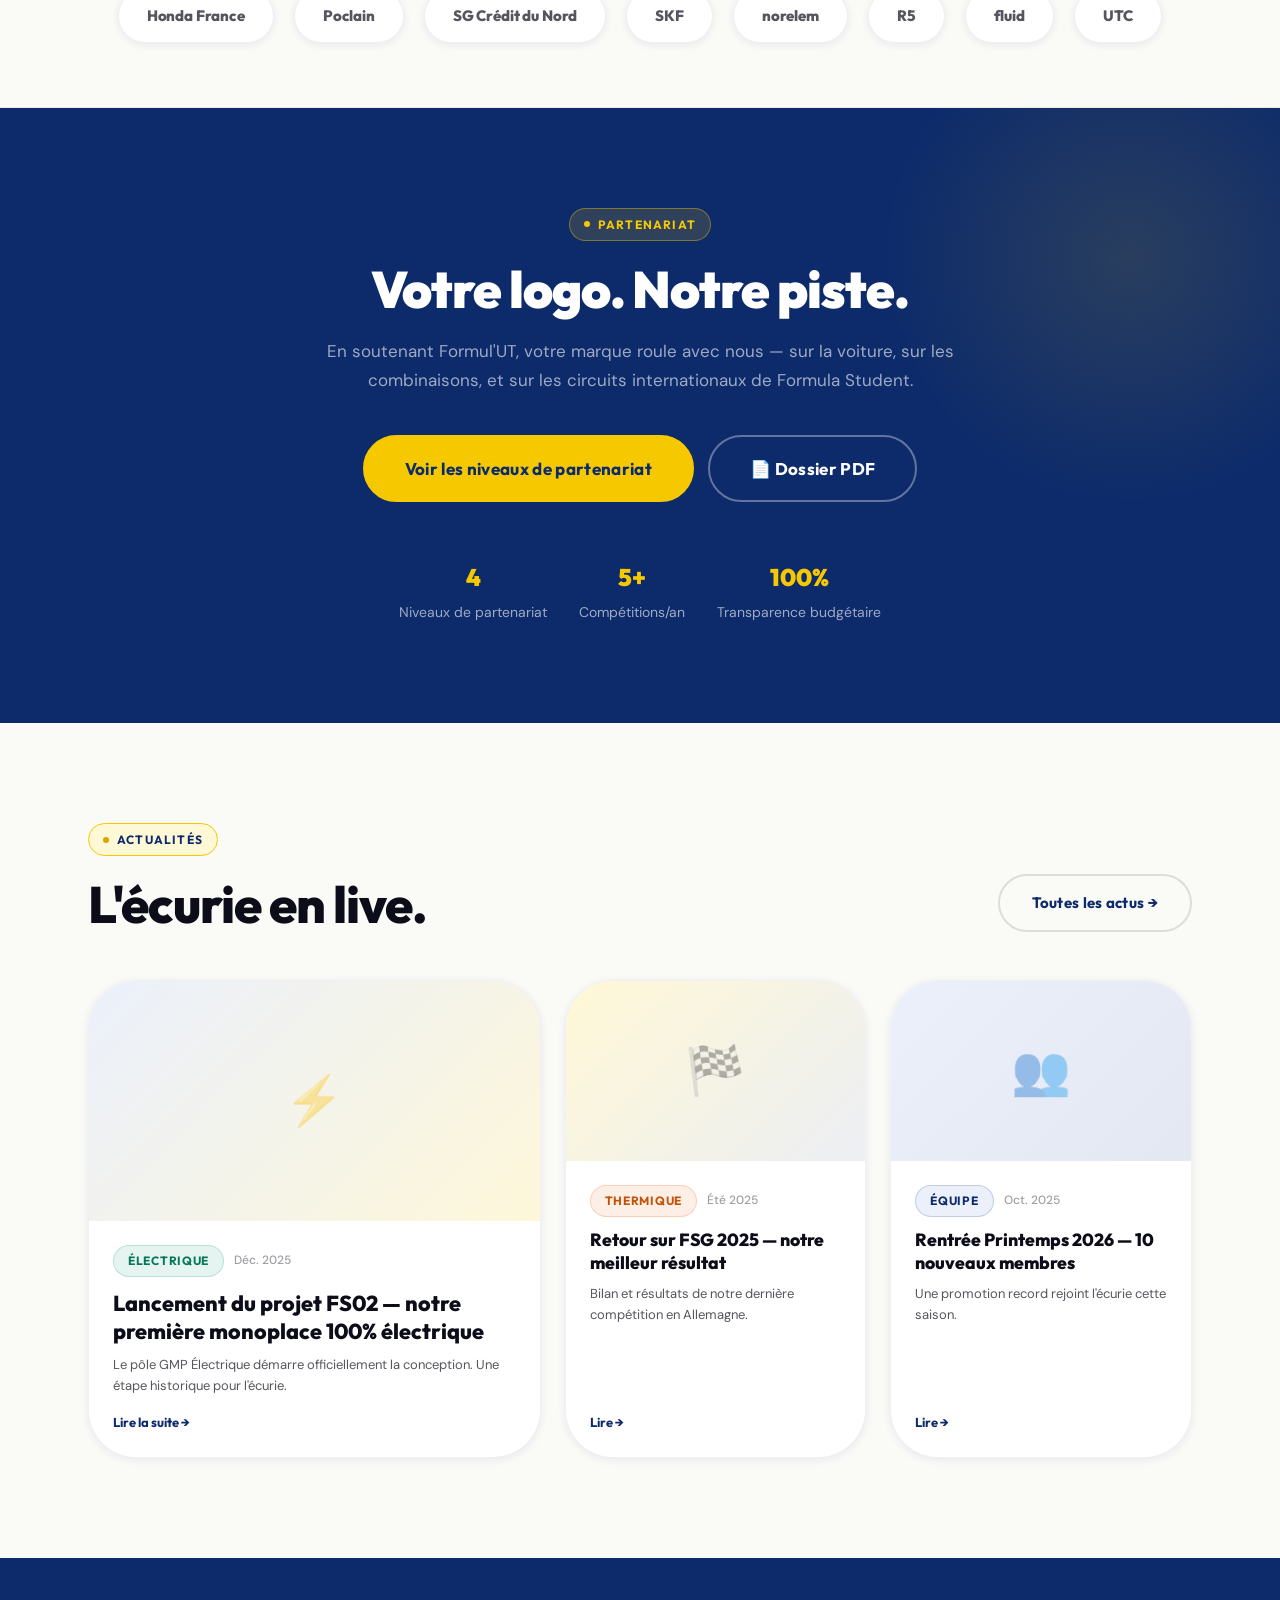
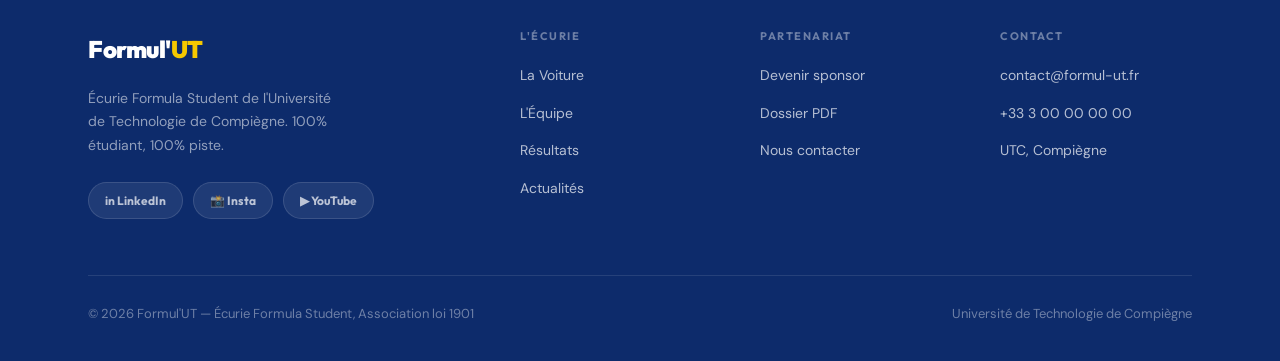
==== commit 6e5868c8: "liens + photos" ====
--- a/index.html
+++ b/index.html
@@ -17,11 +17,11 @@
     </a>
     <ul class="nav-links">
       <li><a href="index.html" class="active">Accueil</a></li>
-      <li><a href="voiture.html">La Voiture</a></li>
-      <li><a href="equipe.html">L'Équipe</a></li>
-      <li><a href="resultats.html">Résultats</a></li>
-      <li><a href="sponsors.html">Sponsors</a></li>
-      <li><a href="actualites.html">Actualités</a></li>
+      <li><a href="pages/voiture.html">La Voiture</a></li>
+      <li><a href="pages/equipe.html">L'Équipe</a></li>
+      <li><a href="pages/resultats.html">Résultats</a></li>
+      <li><a href="pages/sponsors.html">Sponsors</a></li>
+      <li><a href="pages/actualites.html">Actualités</a></li>
     </ul>
     <div class="nav-end">
       <a href="sponsors.html" class="btn btn-primary btn-sm">Devenir partenaire</a>
@@ -132,7 +132,7 @@
   <div class="container">
     <div class="why-grid">
       <div class="why-image reveal">
-        📷 Photo de l'équipe autour de la voiture
+        <img src="photos/team_origin.jpg">
         <div class="why-image-badge">
           <div class="why-image-badge-num">2019</div>
           <div class="why-image-badge-text">Fondée à l'UTC<br>Compiègne</div>
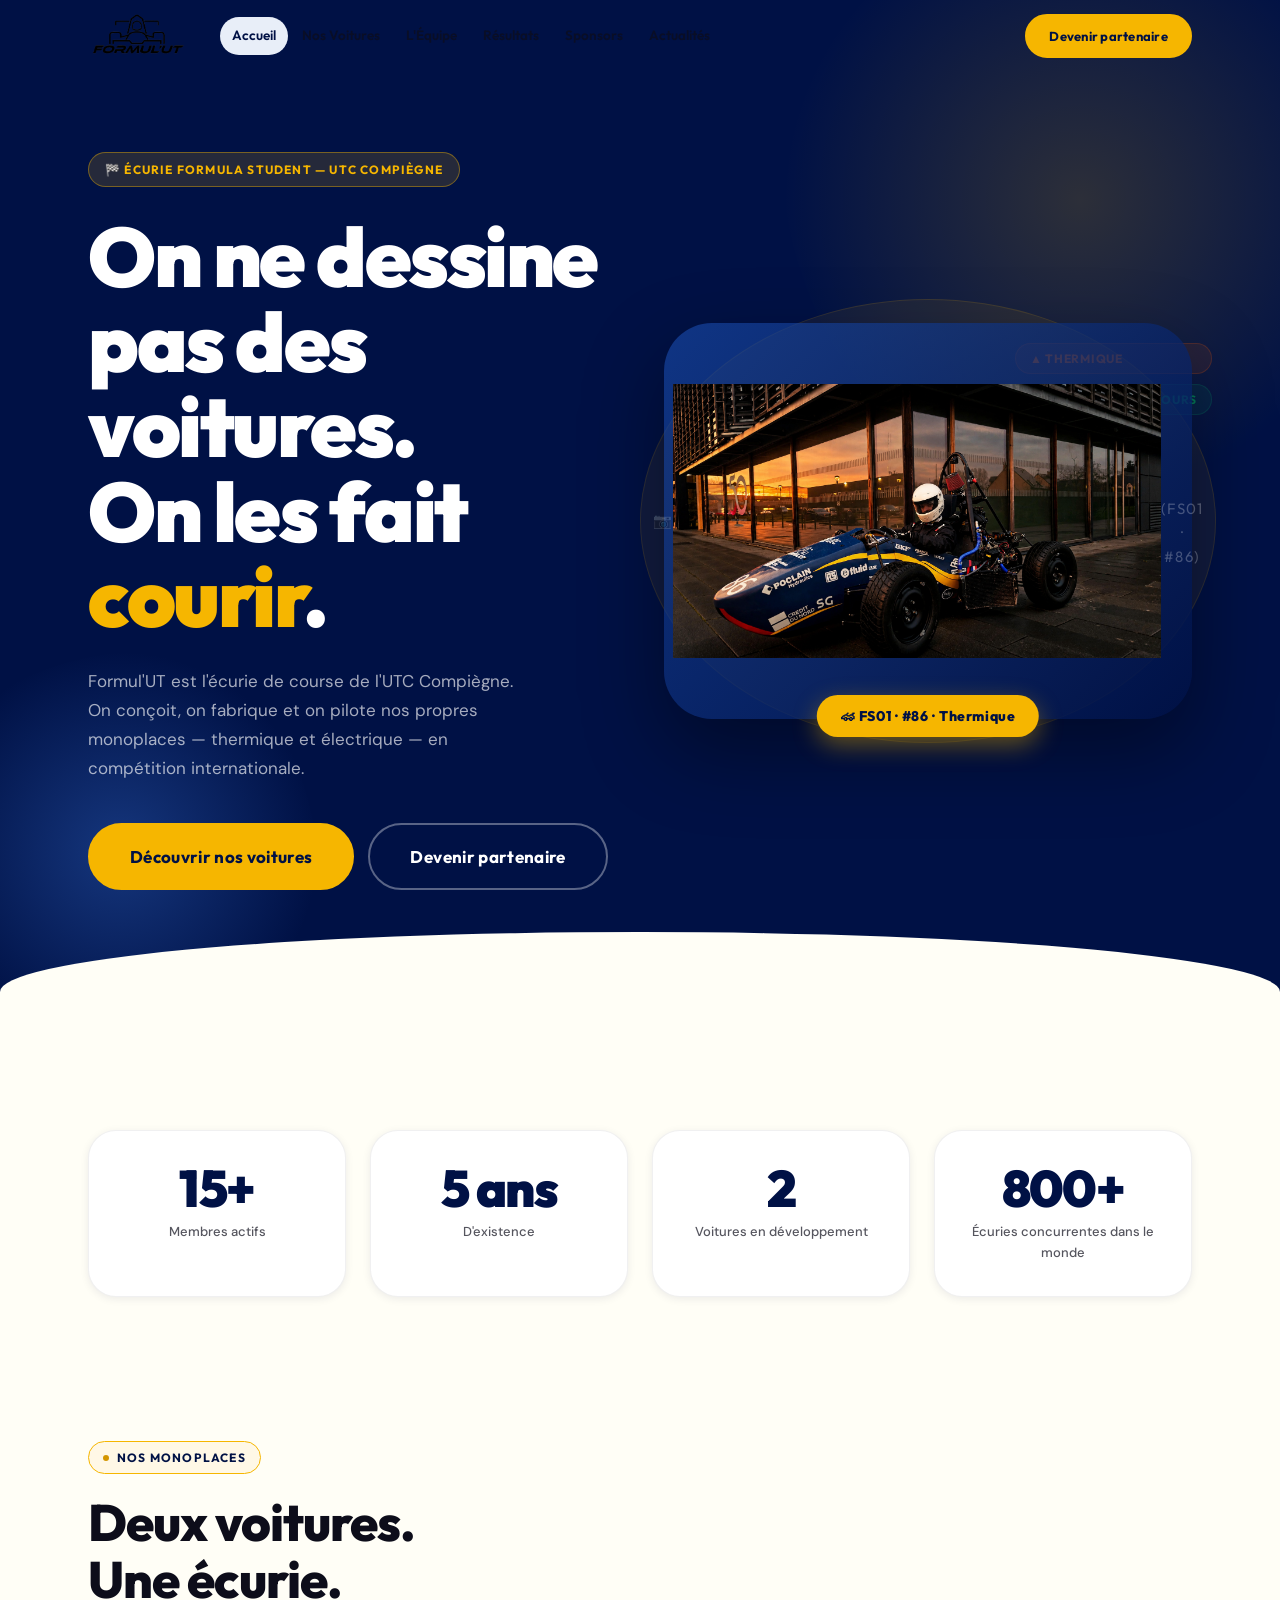
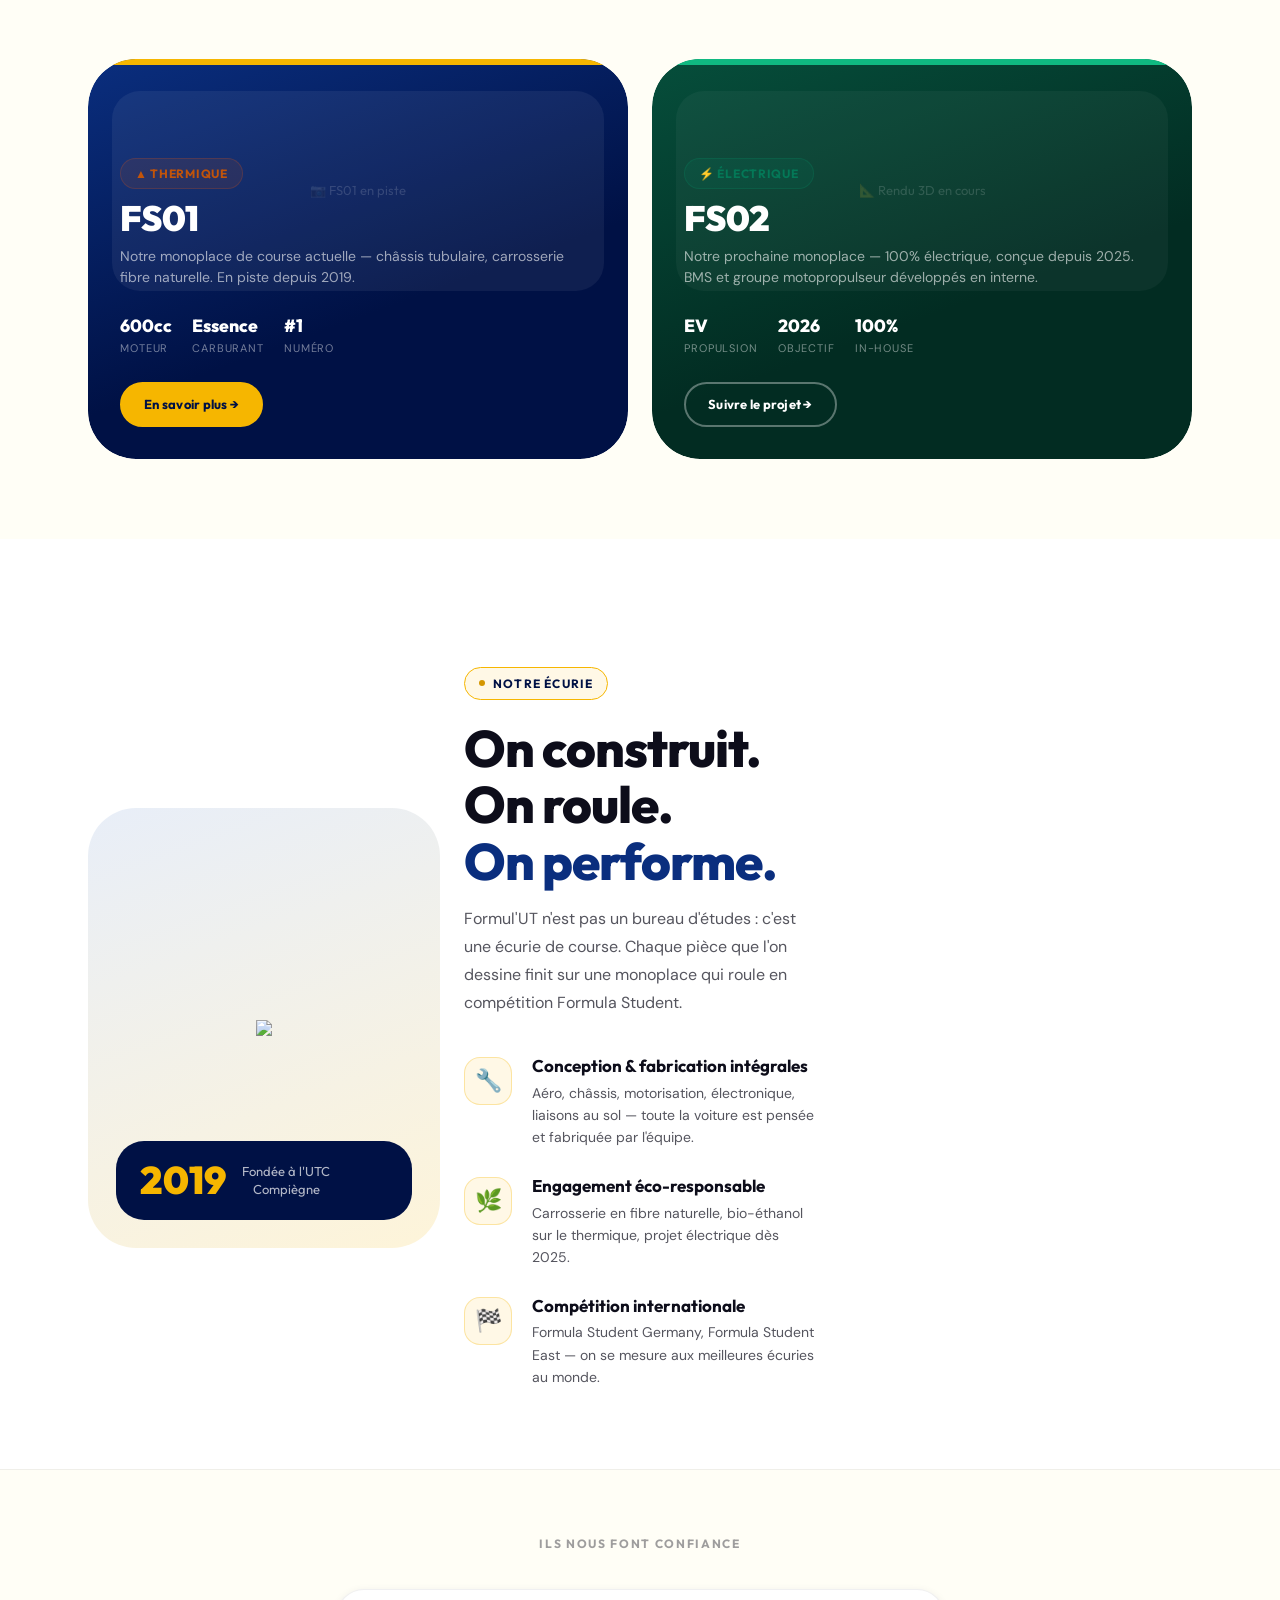
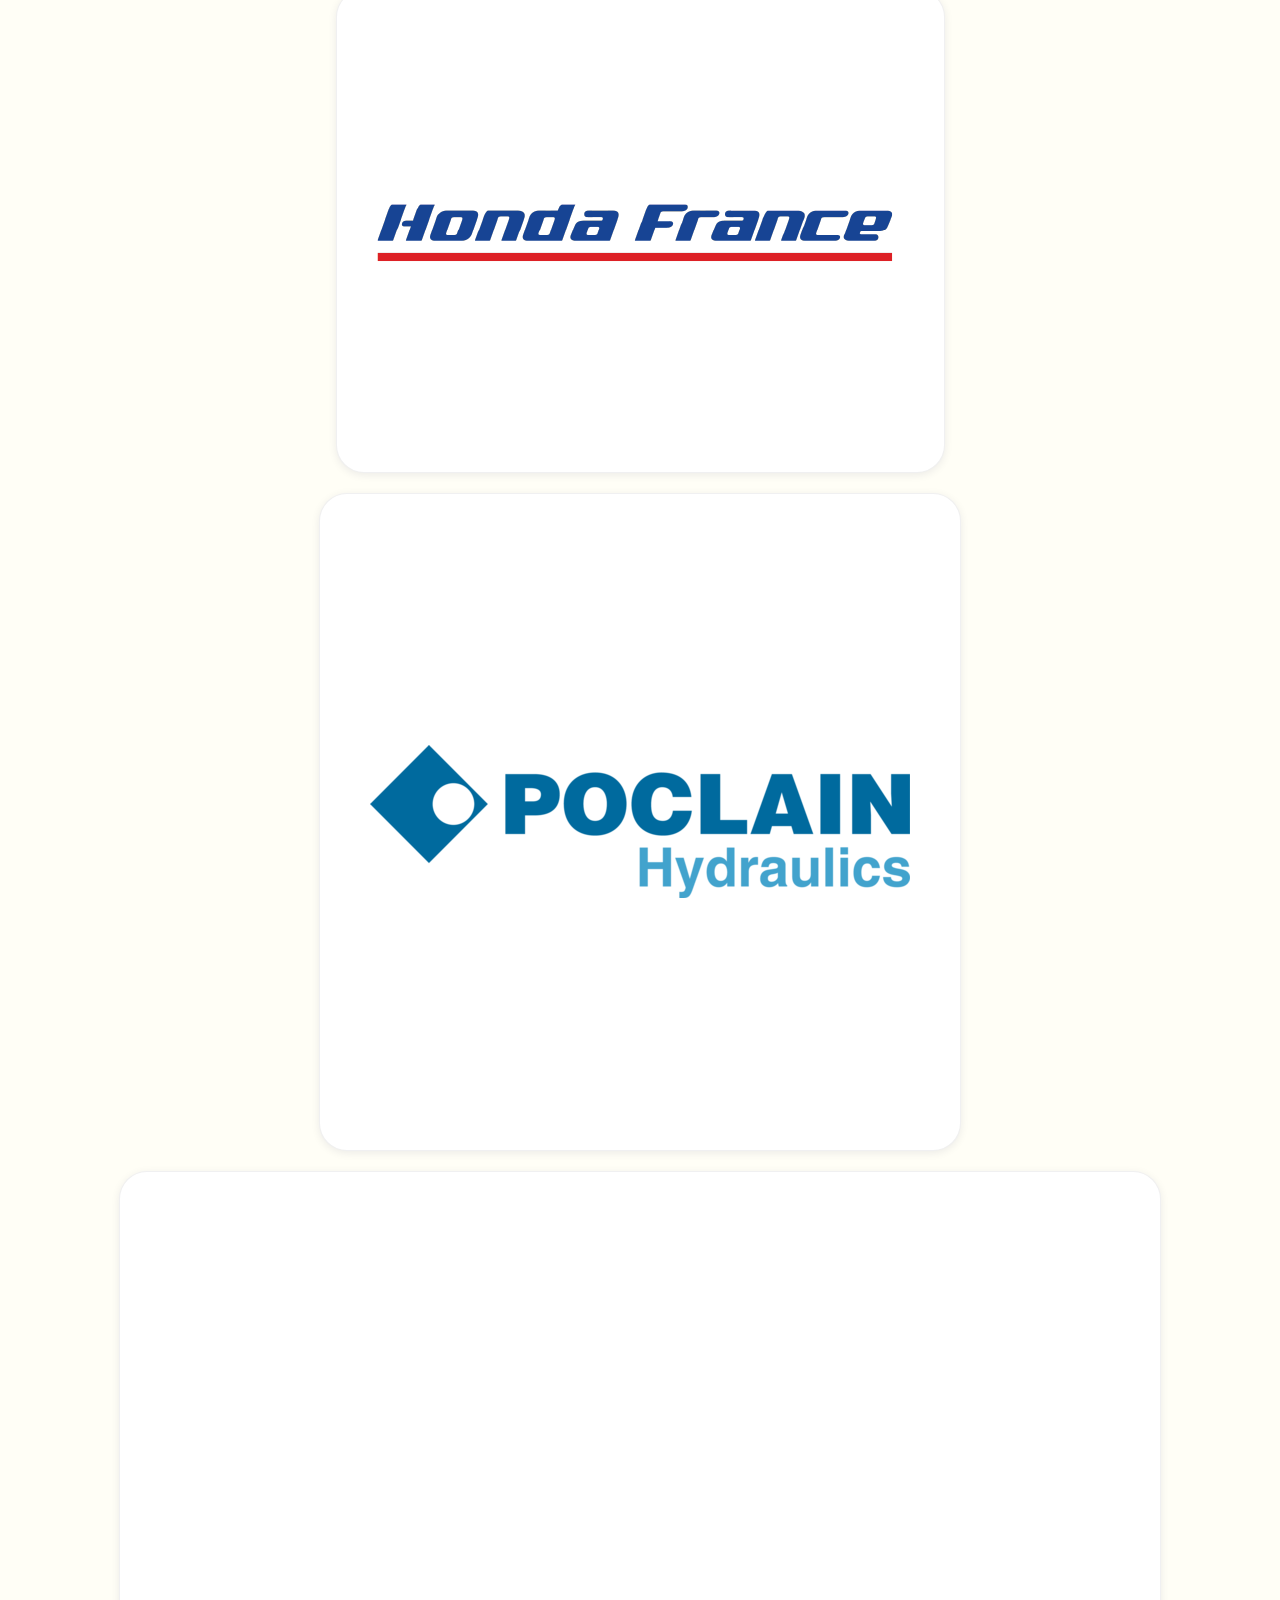
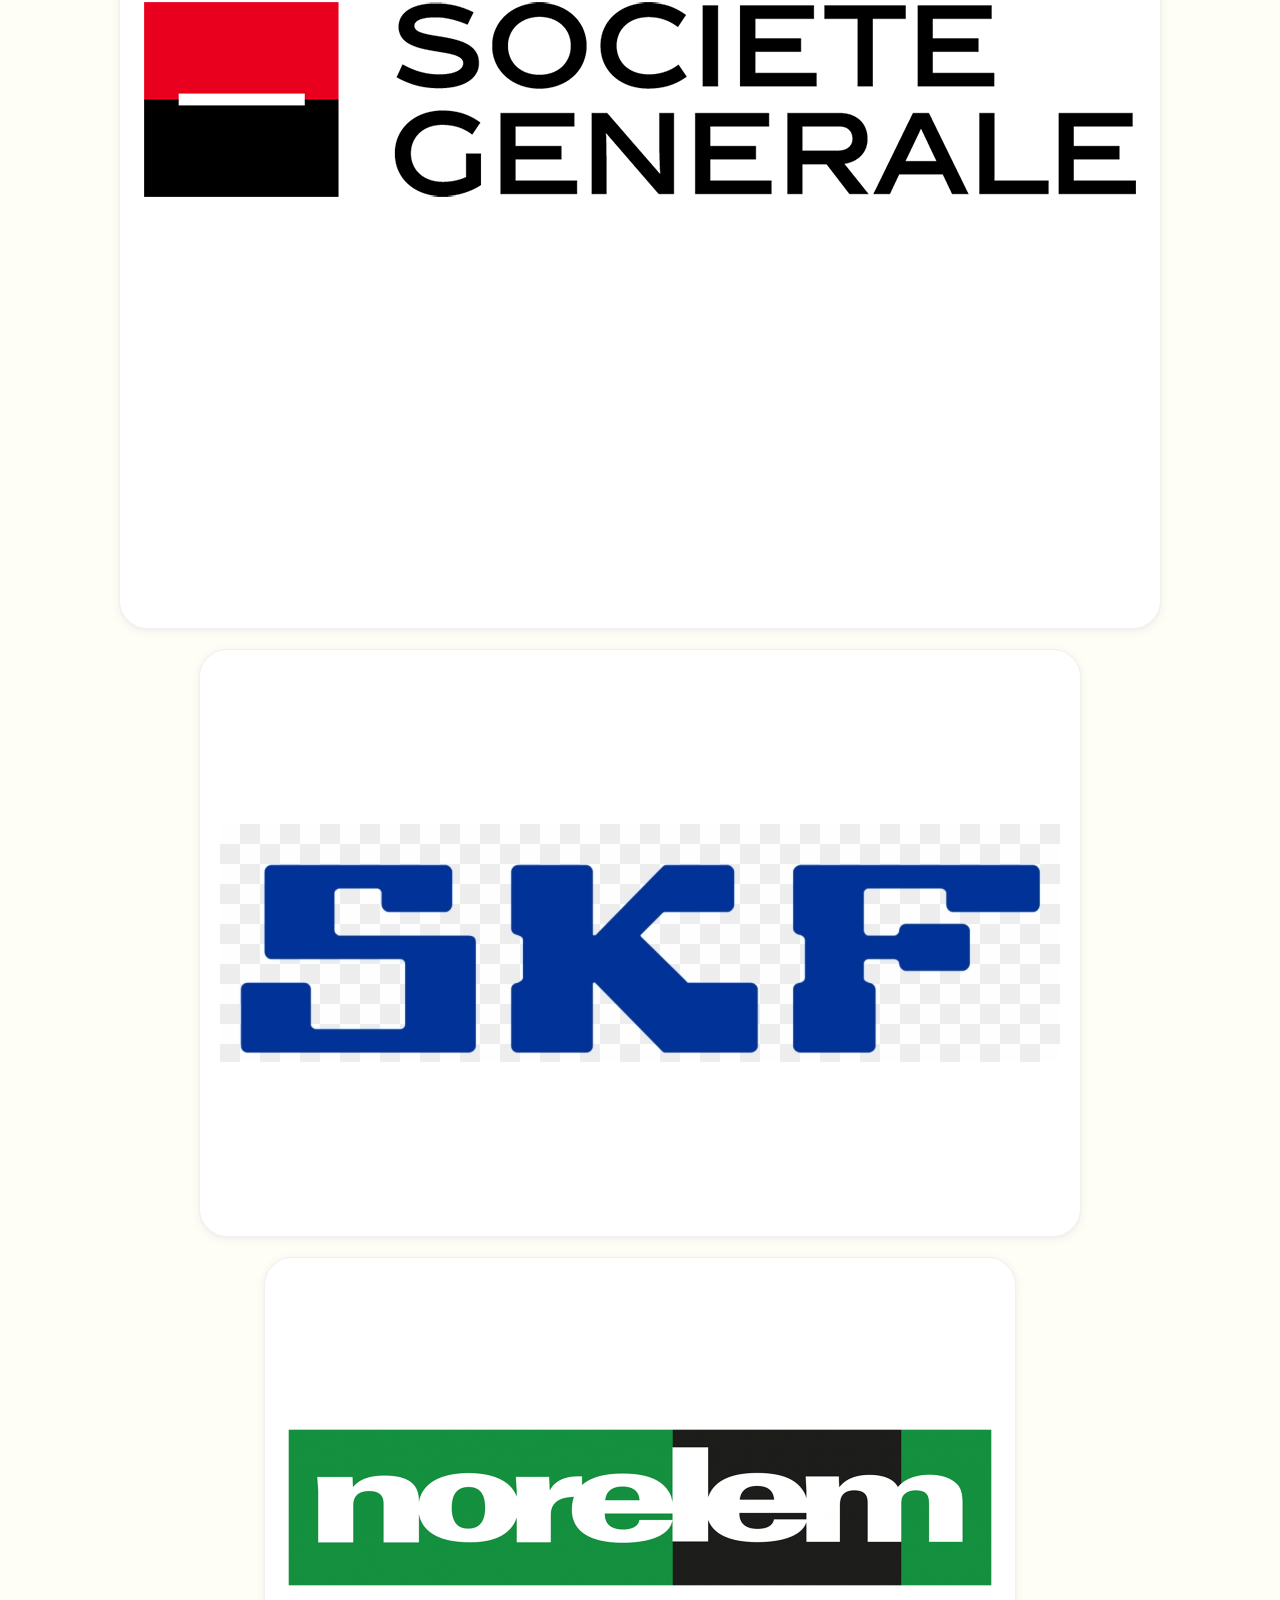
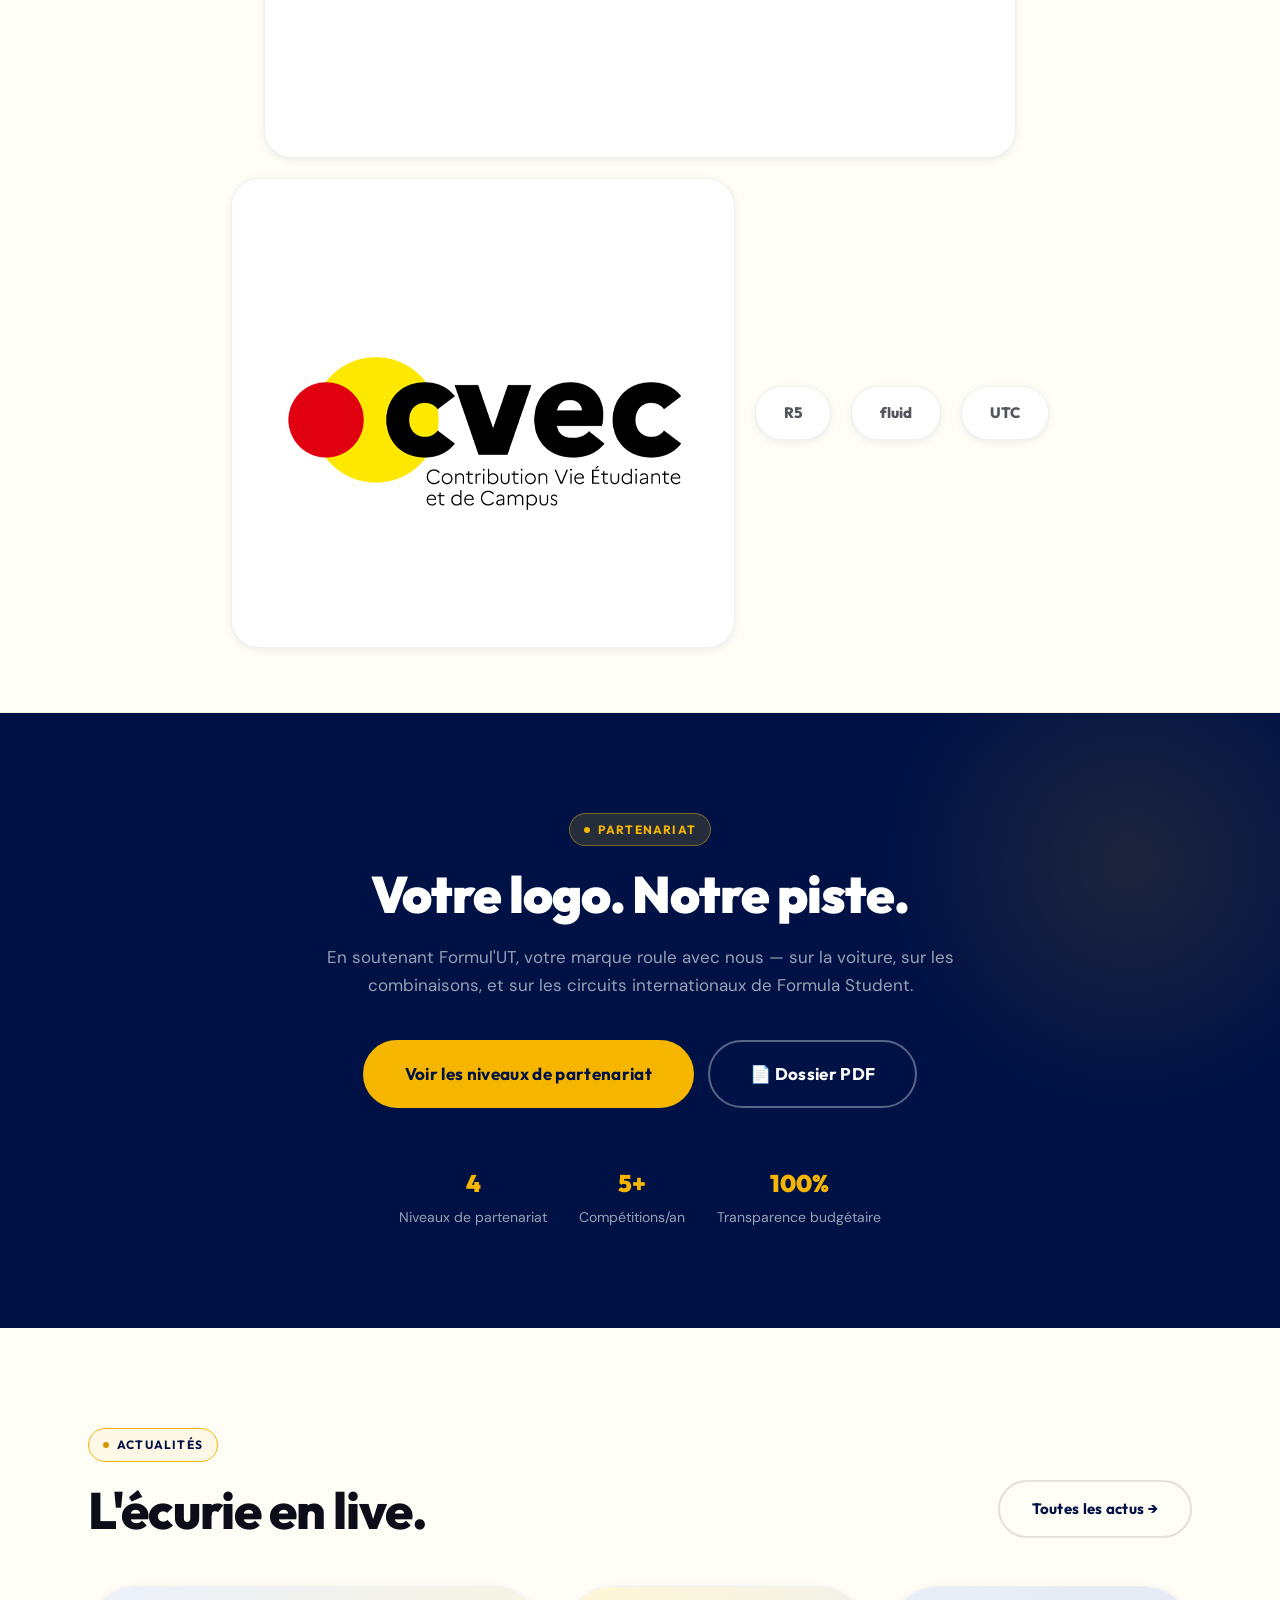
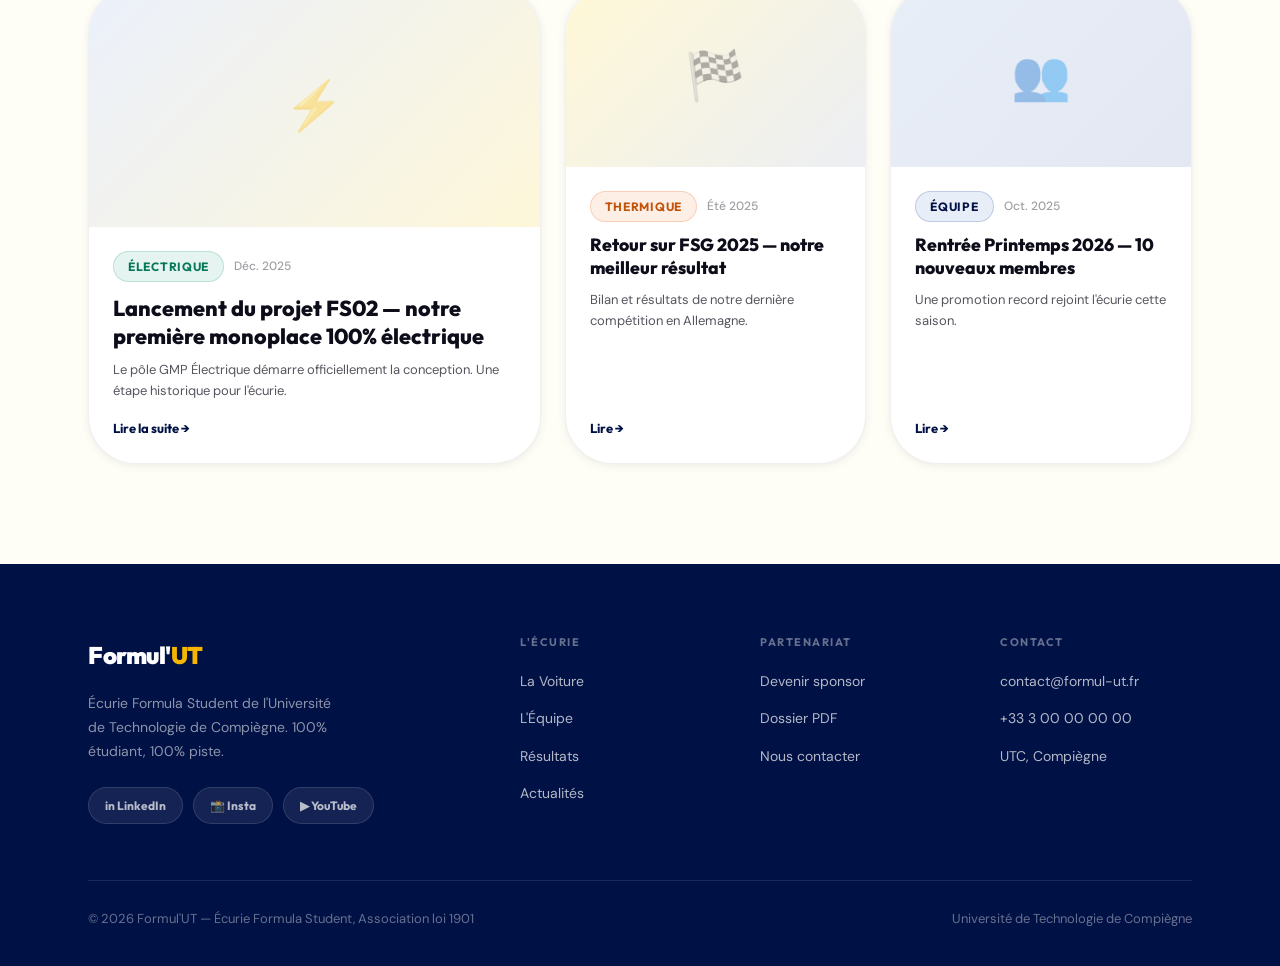
==== commit 869fee43: "new pics" ====
--- a/index.html
+++ b/index.html
@@ -17,7 +17,7 @@
     </a>
     <ul class="nav-links">
       <li><a href="index.html" class="active">Accueil</a></li>
-      <li><a href="pages/voiture.html">La Voiture</a></li>
+      <li><a href="pages/voiture.html">Nos Voitures</a></li>
       <li><a href="pages/equipe.html">L'Équipe</a></li>
       <li><a href="pages/resultats.html">Résultats</a></li>
       <li><a href="pages/sponsors.html">Sponsors</a></li>
@@ -165,11 +165,12 @@
   <div class="container">
     <p class="sponsors-strip-label">Ils nous font confiance</p>
     <div class="sponsors-logos">
-      <div class="sponsor-pill">Honda France</div>
-      <div class="sponsor-pill">Poclain</div>
-      <div class="sponsor-pill">SG Crédit du Nord</div>
-      <div class="sponsor-pill">SKF</div>
-      <div class="sponsor-pill">norelem</div>
+      <div class="sponsor-logo-card"><img src="photos/logo_honda.png"/></div>
+      <div class="sponsor-logo-card"><img src="photos/logo_poclain.png"/></div>
+      <div class="sponsor-logo-card"><img src="photos/logo_sg.png"/></div>
+      <div class="sponsor-logo-card"><img src="photos/logo_skf.png"/></div>
+      <div class="sponsor-logo-card"><img src="photos/logo_norelem.png"/></div>
+      <div class="sponsor-logo-card"><img src="photos/logo_cvec.png"/></div>
       <div class="sponsor-pill">R5</div>
       <div class="sponsor-pill">fluid</div>
       <div class="sponsor-pill">UTC</div>
--- a/css/style.css
+++ b/css/style.css
@@ -4,13 +4,14 @@
    1. VARIABLES & REINITIALISATION GLOBALE
    ========================================== */
 :root {
-  --blue: #0D2B6B; --blue-mid: #1A3E8F; --blue-light: #2A5BB5; --blue-pale: #EBF0FB;
-  --yellow: #F5C800; --yellow-dark: #D4A800; --yellow-pale: #FFF8D6;
-  --cream: #FAFAF7; --white: #FFFFFF; --ink: #0D0D1A;
+  --blue: #001145; --blue-mid: #0A2E7E; --blue-light: #1A4DAF; --blue-pale: #E8EEF8;
+  --yellow: #F6B600; --yellow-dark: #D49600; --yellow-pale: #FFF8E6;
+  --cream: #FFFEF6; --white: #FFFFFF; --ink: #0D0D1A;
+  --red: #C80000;
   --ink-70: rgba(13,13,26,0.7); --ink-40: rgba(13,13,26,0.4);
   --ink-12: rgba(13,13,26,0.12); --ink-06: rgba(13,13,26,0.06);
   --radius-sm: 8px; --radius-md: 16px; --radius-lg: 28px; --radius-xl: 48px; --radius-full: 9999px;
-  --shadow-sm: 0 2px 8px rgba(13,43,107,0.08); --shadow-md: 0 8px 32px rgba(13,43,107,0.12); --shadow-lg: 0 24px 64px rgba(13,43,107,0.16);
+  --shadow-sm: 0 2px 8px rgba(0,17,69,0.08); --shadow-md: 0 8px 32px rgba(0,17,69,0.12); --shadow-lg: 0 24px 64px rgba(0,17,69,0.16);
   --font-display: 'Outfit', sans-serif; --font-body: 'DM Sans', sans-serif;
   --nav-h: 72px; --max-w: 1160px;
 }
@@ -48,9 +49,9 @@
   transition: all 0.25s cubic-bezier(0.34,1.56,0.64,1); white-space: nowrap; border: 2px solid transparent;
 }
 .btn-primary { background: var(--yellow); color: var(--blue); border-color: var(--yellow); }
-.btn-primary:hover { background: var(--yellow-dark); border-color: var(--yellow-dark); transform: translateY(-3px); box-shadow: 0 12px 32px rgba(245,200,0,0.35); }
+.btn-primary:hover { background: var(--yellow-dark); border-color: var(--yellow-dark); transform: translateY(-3px); box-shadow: 0 12px 32px rgba(246,182,0,0.35); }
 .btn-blue { background: var(--blue); color: var(--white); border-color: var(--blue); }
-.btn-blue:hover { background: var(--blue-mid); border-color: var(--blue-mid); transform: translateY(-3px); box-shadow: 0 12px 32px rgba(13,43,107,0.3); }
+.btn-blue:hover { background: var(--blue-mid); border-color: var(--blue-mid); transform: translateY(-3px); box-shadow: 0 12px 32px rgba(0,17,69,0.3); }
 .btn-outline { background: transparent; color: var(--blue); border-color: var(--ink-12); }
 .btn-outline:hover { border-color: var(--blue); background: var(--blue-pale); transform: translateY(-3px); }
 .btn-outline-white { background: transparent; color: var(--white); border-color: rgba(255,255,255,0.35); }
@@ -70,8 +71,8 @@
 .nav-inner { width: 100%; max-width: var(--max-w); margin: 0 auto; padding: 0 28px; display: flex; align-items: center; gap: 32px; }
 .nav-logo { display: flex; align-items: center; gap: 12px; font-family: var(--font-display); font-size: 22px; font-weight: 900; color: var(--blue); letter-spacing: -0.02em; flex-shrink: 0; }
 .nav-logo-img {
-  height: 80px;
-  width: 80px;
+  height: 100px;
+  width: 100px;
   object-fit: contain;
   filter: invert(1); /* à retirer si tu utilises une version noire du logo */
 }
@@ -116,7 +117,7 @@
 .page-hero { background: var(--blue); padding: calc(var(--nav-h) + 60px) 0 100px; position: relative; overflow: hidden; }
 .page-hero-arc { position: absolute; bottom: -2px; left: 0; right: 0; height: 80px; background: var(--cream); border-radius: 100% 100% 0 0 / 80px 80px 0 0; }
 .page-hero-inner { position: relative; z-index: 2; max-width: 700px; }
-.page-hero-eyebrow { display: inline-flex; align-items: center; gap: 8px; background: rgba(245,200,0,0.15); border: 1.5px solid rgba(245,200,0,0.35); padding: 7px 16px; border-radius: var(--radius-full); font-family: var(--font-display); font-size: 12px; font-weight: 700; letter-spacing: 0.1em; text-transform: uppercase; color: var(--yellow); margin-bottom: 24px; }
+.page-hero-eyebrow { display: inline-flex; align-items: center; gap: 8px; background: rgba(246,182,0,0.15); border: 1.5px solid rgba(246,182,0,0.35); padding: 7px 16px; border-radius: var(--radius-full); font-family: var(--font-display); font-size: 12px; font-weight: 700; letter-spacing: 0.1em; text-transform: uppercase; color: var(--yellow); margin-bottom: 24px; }
 .page-hero h1 { font-family: var(--font-display); font-size: clamp(2.8rem, 6vw, 5rem); font-weight: 900; color: var(--white); letter-spacing: -0.03em; line-height: 1.05; margin-bottom: 20px; }
 .page-hero h1 span { color: var(--yellow); }
 .page-hero-sub { font-size: 17px; color: rgba(255,255,255,0.65); line-height: 1.7; max-width: 560px; }
@@ -126,20 +127,20 @@
    2. STYLES SPECIFIQUES : ACCUEIL (INDEX)
    ========================================== */
 .hero { min-height: 100vh; background: var(--blue); position: relative; display: flex; align-items: center; overflow: hidden; padding-top: var(--nav-h); }
-.hero-blob-1 { width: 600px; height: 600px; background: radial-gradient(circle, rgba(245,200,0,0.18) 0%, transparent 70%); top: -100px; right: -100px; }
+.hero-blob-1 { width: 600px; height: 600px; background: radial-gradient(circle, rgba(246,182,0,0.18) 0%, transparent 70%); top: -100px; right: -100px; }
 .hero-blob-2 { width: 400px; height: 400px; background: radial-gradient(circle, rgba(42,91,181,0.5) 0%, transparent 70%); bottom: 0; left: -80px; }
 .hero-arc { position: absolute; bottom: -2px; left: 0; right: 0; height: 120px; background: var(--cream); border-radius: 100% 100% 0 0 / 120px 120px 0 0; }
 .hero-inner { position: relative; z-index: 2; display: grid; grid-template-columns: 1fr 1fr; align-items: center; gap: 48px; padding: 80px 0 160px; }
-.hero-eyebrow-hero { display: inline-flex; align-items: center; gap: 8px; background: rgba(245,200,0,0.15); border: 1.5px solid rgba(245,200,0,0.4); padding: 7px 16px; border-radius: var(--radius-full); font-family: var(--font-display); font-size: 12px; font-weight: 700; letter-spacing: 0.1em; text-transform: uppercase; color: var(--yellow); margin-bottom: 28px; }
+.hero-eyebrow-hero { display: inline-flex; align-items: center; gap: 8px; background: rgba(246,182,0,0.15); border: 1.5px solid rgba(246,182,0,0.4); padding: 7px 16px; border-radius: var(--radius-full); font-family: var(--font-display); font-size: 12px; font-weight: 700; letter-spacing: 0.1em; text-transform: uppercase; color: var(--yellow); margin-bottom: 28px; }
 .hero-title { font-family: var(--font-display); font-size: clamp(3.2rem, 6.5vw, 5.4rem); font-weight: 900; letter-spacing: -0.03em; color: var(--white); line-height: 1.02; margin-bottom: 28px; }
 .hero-title .line-yellow { color: var(--yellow); }
 .hero-sub { font-size: 17px; color: rgba(255,255,255,0.65); line-height: 1.7; max-width: 440px; margin-bottom: 40px; }
 .hero-actions { display: flex; gap: 14px; flex-wrap: wrap; }
 .hero-right { display: flex; justify-content: center; align-items: center; position: relative; }
 .hero-car-wrapper { position: relative; width: 100%; max-width: 540px; }
-.hero-car-bg { position: absolute; inset: -24px; background: rgba(245,200,0,0.07); border-radius: 50%; border: 1.5px solid rgba(245,200,0,0.12); }
-.hero-car-img { width: 100%; border-radius: var(--radius-xl); position: relative; z-index: 2; box-shadow: 0 32px 80px rgba(0,0,0,0.4); aspect-ratio: 4/3; background: linear-gradient(135deg, rgba(42,91,181,0.6) 0%, rgba(13,43,107,0.9) 100%); display: flex; align-items: center; justify-content: center; color: rgba(255,255,255,0.25); font-family: var(--font-display); font-size: 15px; letter-spacing: 0.08em; text-align: center; padding: 20px; }
-.hero-car-badge { position: absolute; bottom: -18px; left: 50%; transform: translateX(-50%); background: var(--yellow); color: var(--blue); padding: 10px 24px; border-radius: var(--radius-full); font-family: var(--font-display); font-size: 14px; font-weight: 800; letter-spacing: 0.04em; white-space: nowrap; box-shadow: 0 8px 24px rgba(245,200,0,0.4); z-index: 3; }
+.hero-car-bg { position: absolute; inset: -24px; background: rgba(246,182,0,0.07); border-radius: 50%; border: 1.5px solid rgba(246,182,0,0.12); }
+.hero-car-img { width: 100%; border-radius: var(--radius-xl); position: relative; z-index: 2; box-shadow: 0 32px 80px rgba(0,0,0,0.4); aspect-ratio: 4/3; background: linear-gradient(135deg, rgba(26,77,175,0.6) 0%, rgba(0,17,69,0.9) 100%); display: flex; align-items: center; justify-content: center; color: rgba(255,255,255,0.25); font-family: var(--font-display); font-size: 15px; letter-spacing: 0.08em; text-align: center; padding: 20px; }
+.hero-car-badge { position: absolute; bottom: -18px; left: 50%; transform: translateX(-50%); background: var(--yellow); color: var(--blue); padding: 10px 24px; border-radius: var(--radius-full); font-family: var(--font-display); font-size: 14px; font-weight: 800; letter-spacing: 0.04em; white-space: nowrap; box-shadow: 0 8px 24px rgba(246,182,0,0.4); z-index: 3; }
 .hero-floats { position: absolute; top: 20px; right: -20px; display: flex; flex-direction: column; gap: 10px; }
 
 .stats-section { background: var(--cream); padding: 80px 0 64px; }
@@ -154,7 +155,7 @@
 .project-card { border-radius: var(--radius-xl); overflow: hidden; position: relative; min-height: 400px; display: flex; flex-direction: column; justify-content: flex-end; transition: transform 0.35s, box-shadow 0.35s; }
 .project-card:hover { transform: translateY(-6px); box-shadow: var(--shadow-lg); }
 .project-card-bg { position: absolute; inset: 0; border-radius: var(--radius-xl); }
-.project-card.thermo .project-card-bg { background: linear-gradient(160deg, #1A3E8F 0%, #0D2B6B 60%); }
+.project-card.thermo .project-card-bg { background: linear-gradient(160deg, #0A2E7E 0%, #001145 60%); }
 .project-card.elec .project-card-bg { background: linear-gradient(160deg, #064E3B 0%, #022C22 60%); }
 .project-card-stripe { position: absolute; top: 0; left: 0; right: 0; height: 6px; border-radius: var(--radius-xl) var(--radius-xl) 0 0; }
 .project-card.thermo .project-card-stripe { background: var(--yellow); }
@@ -169,13 +170,13 @@
 
 .why-section { background: var(--white); padding: 100px 0; }
 .why-grid { display: grid; grid-template-columns: 1fr 1fr; gap: 80px; align-items: center; }
-.why-image { border-radius: var(--radius-xl); overflow: hidden; aspect-ratio: 4/5; background: linear-gradient(160deg, var(--blue-pale) 0%, rgba(245,200,0,0.15) 100%); display: flex; align-items: center; justify-content: center; color: var(--ink-40); font-family: var(--font-display); position: relative; text-align:center; padding:20px; }
+.why-image { border-radius: var(--radius-xl); overflow: hidden; aspect-ratio: 4/5; background: linear-gradient(160deg, var(--blue-pale) 0%, rgba(246,182,0,0.15) 100%); display: flex; align-items: center; justify-content: center; color: var(--ink-40); font-family: var(--font-display); position: relative; text-align:center; padding:20px; }
 .why-image-badge { position: absolute; bottom: 28px; left: 28px; right: 28px; background: var(--blue); color: var(--white); border-radius: var(--radius-lg); padding: 20px 24px; display: flex; align-items: center; gap: 16px; }
 .why-image-badge-num { font-family: var(--font-display); font-size: 2.4rem; font-weight: 900; color: var(--yellow); line-height: 1; }
 .why-image-badge-text { font-size: 13px; color: rgba(255,255,255,0.7); line-height: 1.4; }
 .why-features { display: flex; flex-direction: column; gap: 28px; margin-top: 40px; }
 .why-feature { display: flex; gap: 20px; align-items: flex-start; }
-.why-feature-icon { width: 48px; height: 48px; background: var(--yellow-pale); border-radius: var(--radius-md); display: flex; align-items: center; justify-content: center; font-size: 22px; flex-shrink: 0; border: 1.5px solid rgba(245,200,0,0.3); }
+.why-feature-icon { width: 48px; height: 48px; background: var(--yellow-pale); border-radius: var(--radius-md); display: flex; align-items: center; justify-content: center; font-size: 22px; flex-shrink: 0; border: 1.5px solid rgba(246,182,0,0.3); }
 .why-feature h4 { font-family: var(--font-display); font-size: 17px; font-weight: 700; margin-bottom: 6px; }
 .why-feature p { font-size: 14px; color: var(--ink-70); line-height: 1.6; }
 
@@ -186,7 +187,7 @@
 .sponsor-pill:hover { border-color: var(--blue); color: var(--blue); box-shadow: var(--shadow-md); transform: translateY(-2px); }
 
 .sponsor-cta-section { background: var(--blue); padding: 100px 0; position: relative; overflow: hidden; }
-.sponsor-cta-blob { width: 500px; height: 500px; background: radial-gradient(circle, rgba(245,200,0,0.12) 0%, transparent 70%); top: -100px; right: -100px; }
+.sponsor-cta-blob { width: 500px; height: 500px; background: radial-gradient(circle, rgba(246,182,0,0.12) 0%, transparent 70%); top: -100px; right: -100px; }
 .sponsor-cta-inner { position: relative; z-index: 2; text-align: center; max-width: 640px; margin: 0 auto; }
 .sponsor-cta-inner h2 { font-family: var(--font-display); font-size: clamp(2.2rem, 4vw, 3.4rem); font-weight: 900; color: var(--white); letter-spacing: -0.02em; margin-bottom: 20px; }
 .sponsor-cta-inner p { color: rgba(255,255,255,0.6); font-size: 17px; line-height: 1.7; margin-bottom: 40px; }
@@ -200,7 +201,7 @@
 .news-grid { display: grid; grid-template-columns: 1.5fr 1fr 1fr; gap: 24px; }
 .news-card { border-radius: var(--radius-xl); overflow: hidden; background: var(--white); border: 1.5px solid var(--ink-06); box-shadow: var(--shadow-sm); transition: all 0.3s; display: flex; flex-direction: column; }
 .news-card:hover { box-shadow: var(--shadow-md); transform: translateY(-5px); }
-.news-img { height: 180px; background: linear-gradient(135deg, var(--blue-pale), rgba(245,200,0,0.12)); position: relative; overflow: hidden; flex-shrink: 0; }
+.news-img { height: 180px; background: linear-gradient(135deg, var(--blue-pale), rgba(246,182,0,0.12)); position: relative; overflow: hidden; flex-shrink: 0; }
 .news-card.featured .news-img { height: 240px; }
 .news-img-placeholder { position: absolute; inset: 0; display: flex; align-items: center; justify-content: center; color: var(--ink-40); font-size: 48px; }
 .news-body { padding: 24px; flex: 1; display: flex; flex-direction: column; }
@@ -215,7 +216,7 @@
 /* ==========================================
    3. STYLES SPECIFIQUES : ACTUALITES
    ========================================== */
-.blob-r { width: 500px; height: 500px; background: radial-gradient(circle, rgba(245,200,0,0.1) 0%, transparent 70%); top: -120px; right: -100px; }
+.blob-r { width: 500px; height: 500px; background: radial-gradient(circle, rgba(246,182,0,0.1) 0%, transparent 70%); top: -120px; right: -100px; }
 .filters-bar { background: var(--cream); padding: 32px 0; border-bottom: 1.5px solid var(--ink-06); position: sticky; top: var(--nav-h); z-index: 100; backdrop-filter: blur(12px); }
 .filters-inner { display: flex; align-items: center; gap: 10px; flex-wrap: wrap; }
 .filter-btn { padding: 9px 20px; border-radius: var(--radius-full); font-family: var(--font-display); font-size: 13px; font-weight: 700; color: var(--ink-70); background: var(--white); border: 1.5px solid var(--ink-06); cursor: pointer; transition: all 0.2s; }
@@ -225,7 +226,7 @@
 .article-card { background: var(--white); border-radius: var(--radius-xl); border: 1.5px solid var(--ink-06); box-shadow: var(--shadow-sm); overflow: hidden; display: flex; flex-direction: column; transition: all 0.3s; }
 .article-card:hover { box-shadow: var(--shadow-md); transform: translateY(-5px); }
 .article-card.featured { grid-column: span 2; flex-direction: row; }
-.article-img { flex-shrink: 0; background: linear-gradient(135deg, var(--blue-pale), rgba(245,200,0,0.12)); display: flex; align-items: center; justify-content: center; font-size: 48px; position: relative; overflow: hidden; }
+.article-img { flex-shrink: 0; background: linear-gradient(135deg, var(--blue-pale), rgba(246,182,0,0.12)); display: flex; align-items: center; justify-content: center; font-size: 48px; position: relative; overflow: hidden; }
 .article-card:not(.featured) .article-img { height: 200px; }
 .article-card.featured .article-img { width: 45%; min-height: 320px; }
 .article-body { padding: 28px; flex: 1; display: flex; flex-direction: column; }
@@ -284,7 +285,7 @@
 .tabs-section { background: var(--cream); padding: 60px 0 0; }
 .tabs { display: flex; gap: 8px; background: var(--white); border-radius: var(--radius-full); padding: 6px; width: fit-content; border: 1.5px solid var(--ink-06); box-shadow: var(--shadow-sm); margin-bottom: 56px; }
 .tab-btn { padding: 12px 28px; border-radius: var(--radius-full); font-family: var(--font-display); font-size: 15px; font-weight: 700; color: var(--ink-70); transition: all 0.25s; cursor: pointer; border: none; background: transparent; }
-.tab-btn.active { background: var(--blue); color: var(--white); box-shadow: 0 4px 16px rgba(13,43,107,0.25); }
+.tab-btn.active { background: var(--blue); color: var(--white); box-shadow: 0 4px 16px rgba(0,17,69,0.25); }
 .tab-panel { display: none; } .tab-panel.active { display: block; }
 .car-showcase { display: grid; grid-template-columns: 1.2fr 1fr; gap: 48px; align-items: start; margin-bottom: 64px; }
 .car-main-img { border-radius: var(--radius-xl); overflow: hidden; aspect-ratio: 4/3; background: linear-gradient(135deg, var(--blue) 0%, #1e4d9e 100%); position: relative; box-shadow: var(--shadow-lg); }
@@ -319,7 +320,7 @@
 /* ═══════════════════════════════════════════
    CSS spécifique — page Équipe
 ═══════════════════════════════════════════ */
-.blob-1 { width: 500px; height: 500px; background: radial-gradient(circle, rgba(245,200,0,0.12) 0%, transparent 70%); top: -120px; right: -120px; }
+.blob-1 { width: 500px; height: 500px; background: radial-gradient(circle, rgba(246,182,0,0.12) 0%, transparent 70%); top: -120px; right: -120px; }
 .blob-2 { width: 350px; height: 350px; background: radial-gradient(circle, rgba(42,91,181,0.5) 0%, transparent 70%); bottom: -50px; left: -80px; }
 .hero-stat-strip { display: flex; gap: 40px; margin-top: 40px; flex-wrap: wrap; }
 .hero-stat { text-align: center; }
@@ -330,7 +331,7 @@
 .bureau-grid { display: grid; grid-template-columns: repeat(auto-fill, minmax(220px, 1fr)); gap: 20px; margin-top: 48px; }
 .member-card { background: var(--white); border-radius: var(--radius-xl); border: 1.5px solid var(--ink-06); overflow: hidden; box-shadow: var(--shadow-sm); transition: all 0.3s; }
 .member-card:hover { box-shadow: var(--shadow-md); transform: translateY(-5px); }
-.member-photo { width: 100%; aspect-ratio: 1; background: linear-gradient(135deg, var(--blue-pale) 0%, rgba(245,200,0,0.12) 100%); display: flex; align-items: center; justify-content: center; font-size: 15px; color: var(--ink-40); text-align:center; padding:16px; font-family: var(--font-display); }
+.member-photo { width: 100%; aspect-ratio: 1; background: linear-gradient(135deg, var(--blue-pale) 0%, rgba(246,182,0,0.12) 100%); display: flex; align-items: center; justify-content: center; font-size: 15px; color: var(--ink-40); text-align:center; padding:16px; font-family: var(--font-display); }
 .member-info { padding: 20px; }
 .member-name { font-family: var(--font-display); font-size: 17px; font-weight: 800; color: var(--ink); margin-bottom: 4px; }
 .member-role { font-family: var(--font-display); font-size: 12px; font-weight: 700; color: var(--blue); text-transform: uppercase; letter-spacing: 0.08em; background: var(--blue-pale); display: inline-block; padding: 3px 10px; border-radius: var(--radius-full); margin-bottom: 6px; }
@@ -341,7 +342,7 @@
 .pole-item { background: var(--cream); border-radius: var(--radius-lg); border: 1.5px solid var(--ink-06); overflow: hidden; transition: box-shadow 0.25s; }
 .pole-item:hover { box-shadow: var(--shadow-sm); }
 .pole-header { display: flex; align-items: center; gap: 20px; padding: 20px 24px; cursor: pointer; user-select: none; }
-.pole-header-icon { width: 52px; height: 52px; border-radius: var(--radius-md); background: var(--yellow-pale); border: 1.5px solid rgba(245,200,0,0.3); display: flex; align-items: center; justify-content: center; font-size: 24px; flex-shrink: 0; }
+.pole-header-icon { width: 52px; height: 52px; border-radius: var(--radius-md); background: var(--yellow-pale); border: 1.5px solid rgba(246,182,0,0.3); display: flex; align-items: center; justify-content: center; font-size: 24px; flex-shrink: 0; }
 .pole-header-text { flex: 1; }
 .pole-header-name { font-family: var(--font-display); font-size: 18px; font-weight: 800; color: var(--ink); margin-bottom: 3px; }
 .pole-header-count { font-size: 13px; color: var(--ink-40); font-weight: 500; }
@@ -360,7 +361,7 @@
 .valeur-card p { font-size: 14px; color: var(--ink-70); line-height: 1.65; }
 
 .rejoindre-section { background: var(--blue); padding: 100px 0; position: relative; overflow: hidden; }
-.rejoindre-blob { width: 600px; height: 600px; background: radial-gradient(circle, rgba(245,200,0,0.1) 0%, transparent 70%); top: -150px; right: -100px; }
+.rejoindre-blob { width: 600px; height: 600px; background: radial-gradient(circle, rgba(246,182,0,0.1) 0%, transparent 70%); top: -150px; right: -100px; }
 .rejoindre-inner { position: relative; z-index: 2; display: grid; grid-template-columns: 1fr 1fr; gap: 64px; align-items: center; }
 .rejoindre-text h2 { font-family: var(--font-display); font-size: clamp(2rem, 4vw, 3rem); font-weight: 900; color: var(--white); letter-spacing: -0.02em; margin-bottom: 16px; }
 .rejoindre-text h2 span { color: var(--yellow); }
@@ -376,14 +377,14 @@
 /* ═══════════════════════════════════════════
    CSS spécifique — page Résultats
 ═══════════════════════════════════════════ */
-.blob-r1 { width: 500px; height: 500px; background: radial-gradient(circle, rgba(245,200,0,0.1) 0%, transparent 70%); top: -120px; right: -100px; }
+.blob-r1 { width: 500px; height: 500px; background: radial-gradient(circle, rgba(246,182,0,0.1) 0%, transparent 70%); top: -120px; right: -100px; }
 
 /* ── PALMARÈS ── */
 .palmares-section { background: var(--cream); padding: 80px 0; }
 .palmares-grid { display: grid; grid-template-columns: repeat(auto-fill, minmax(280px, 1fr)); gap: 20px; margin-top: 48px; }
 .result-card { background: var(--white); border-radius: var(--radius-xl); border: 1.5px solid var(--ink-06); box-shadow: var(--shadow-sm); overflow: hidden; transition: all 0.3s; }
 .result-card:hover { box-shadow: var(--shadow-md); transform: translateY(-5px); }
-.result-photo { height: 180px; background: linear-gradient(135deg, var(--blue-pale), rgba(245,200,0,0.15)); display: flex; align-items: center; justify-content: center; color: var(--ink-40); font-size: 14px; text-align: center; padding: 16px; font-family: var(--font-display); position: relative; }
+.result-photo { height: 180px; background: linear-gradient(135deg, var(--blue-pale), rgba(246,182,0,0.15)); display: flex; align-items: center; justify-content: center; color: var(--ink-40); font-size: 14px; text-align: center; padding: 16px; font-family: var(--font-display); position: relative; }
 .result-rank-badge { position: absolute; top: 16px; right: 16px; background: var(--yellow); color: var(--blue); font-family: var(--font-display); font-weight: 900; font-size: 13px; padding: 6px 14px; border-radius: var(--radius-full); box-shadow: var(--shadow-sm); }
 .result-body { padding: 24px; }
 .result-year { font-family: var(--font-display); font-size: 12px; font-weight: 700; color: var(--ink-40); text-transform: uppercase; letter-spacing: 0.08em; margin-bottom: 6px; }
@@ -395,7 +396,7 @@
 
 /* ── STATS RECAP ── */
 .recap-section { background: var(--blue); padding: 72px 0; position: relative; overflow: hidden; }
-.recap-blob { width: 500px; height: 500px; background: radial-gradient(circle, rgba(245,200,0,0.1) 0%, transparent 70%); top: -150px; left: -100px; }
+.recap-blob { width: 500px; height: 500px; background: radial-gradient(circle, rgba(246,182,0,0.1) 0%, transparent 70%); top: -150px; left: -100px; }
 .recap-grid { display: grid; grid-template-columns: repeat(4, 1fr); gap: 24px; position: relative; z-index: 2; }
 .recap-item { text-align: center; }
 .recap-val { font-family: var(--font-display); font-size: 3rem; font-weight: 900; color: var(--yellow); line-height: 1; margin-bottom: 8px; }
@@ -407,7 +408,7 @@
 .budget-total-card {
   background: var(--blue); border-radius: var(--radius-xl); padding: 40px; text-align: center; color: var(--white); margin-bottom: 48px; position: relative; overflow: hidden;
 }
-.budget-total-blob { width: 350px; height: 350px; background: radial-gradient(circle, rgba(245,200,0,0.12) 0%, transparent 70%); top: -100px; right: -60px; }
+.budget-total-blob { width: 350px; height: 350px; background: radial-gradient(circle, rgba(246,182,0,0.12) 0%, transparent 70%); top: -100px; right: -60px; }
 .budget-total-label { font-family: var(--font-display); font-size: 13px; font-weight: 700; letter-spacing: 0.1em; text-transform: uppercase; color: rgba(255,255,255,0.5); margin-bottom: 10px; position: relative; z-index: 1; }
 .budget-total-val { font-family: var(--font-display); font-size: 3.6rem; font-weight: 900; color: var(--yellow); letter-spacing: -0.02em; position: relative; z-index: 1; }
 .budget-total-sub { font-size: 14px; color: rgba(255,255,255,0.55); margin-top: 8px; position: relative; z-index: 1; }
@@ -421,7 +422,7 @@
 .budget-row-pct { font-family: var(--font-display); font-weight: 900; font-size: 16px; color: var(--blue); text-align: right; }
 .budget-row-amount { font-size: 12px; color: var(--ink-40); text-align: right; }
 
-.budget-note { background: var(--yellow-pale); border: 1.5px solid rgba(245,200,0,0.4); border-radius: var(--radius-lg); padding: 20px 24px; margin-top: 40px; display: flex; gap: 16px; align-items: flex-start; }
+.budget-note { background: var(--yellow-pale); border: 1.5px solid rgba(246,182,0,0.4); border-radius: var(--radius-lg); padding: 20px 24px; margin-top: 40px; display: flex; gap: 16px; align-items: flex-start; }
 .budget-note-icon { font-size: 22px; flex-shrink: 0; }
 .budget-note p { font-size: 14px; color: var(--ink); line-height: 1.6; }
 
@@ -429,7 +430,7 @@
 /* ═══════════════════════════════════════════
    CSS spécifique — page Sponsors
 ═══════════════════════════════════════════ */
-.blob-hero-1 { width: 600px; height: 600px; background: radial-gradient(circle, rgba(245,200,0,0.12) 0%, transparent 70%); top: -150px; right: -150px; }
+.blob-hero-1 { width: 600px; height: 600px; background: radial-gradient(circle, rgba(246,182,0,0.12) 0%, transparent 70%); top: -150px; right: -150px; }
 .blob-hero-2 { width: 400px; height: 400px; background: radial-gradient(circle, rgba(42,91,181,0.4) 0%, transparent 70%); bottom: 0; left: -100px; }
 .page-hero { text-align: center; }
 .page-hero-inner { margin: 0 auto; }
@@ -454,13 +455,13 @@
 .level-amount { font-family: var(--font-display); font-size: 14px; font-weight: 600; color: var(--ink-40); margin-top: 4px; text-transform: uppercase; letter-spacing: 0.06em; }
 .level-perks { display: flex; flex-wrap: wrap; gap: 8px; }
 .perk-pill { display: inline-flex; align-items: center; gap: 6px; background: var(--cream); border: 1.5px solid var(--ink-06); border-radius: var(--radius-full); padding: 6px 14px; font-size: 13px; font-weight: 500; color: var(--ink); }
-.perk-pill.highlight-perk { background: var(--yellow-pale); border-color: rgba(245,200,0,0.4); color: var(--blue); font-weight: 700; }
+.perk-pill.highlight-perk { background: var(--yellow-pale); border-color: rgba(246,182,0,0.4); color: var(--blue); font-weight: 700; }
 
 .compare-section { background: var(--white); padding: 80px 0; }
 .compare-table { width: 100%; border-collapse: separate; border-spacing: 0; border-radius: var(--radius-xl); overflow: hidden; border: 1.5px solid var(--ink-06); box-shadow: var(--shadow-sm); }
 .compare-table th { background: var(--blue); color: var(--white); font-family: var(--font-display); font-size: 14px; font-weight: 800; padding: 18px 20px; text-align: center; }
 .compare-table th:first-child { text-align: left; background: var(--ink); }
-.compare-table th.gold-th { background: linear-gradient(135deg, #D4A800, #F5C800); color: var(--blue); }
+.compare-table th.gold-th { background: linear-gradient(135deg, #D49600, #F6B600); color: var(--blue); }
 .compare-table td { padding: 15px 20px; text-align: center; font-size: 14px; color: var(--ink-70); border-bottom: 1.5px solid var(--ink-06); }
 .compare-table td:first-child { text-align: left; font-weight: 600; color: var(--ink); background: var(--cream); }
 .compare-table tr:last-child td { border-bottom: none; }
@@ -468,7 +469,7 @@
 
 .budget-teaser { background: var(--cream); padding: 0 0 80px; }
 .budget-teaser-card { background: var(--blue); border-radius: var(--radius-xl); padding: 48px; display: grid; grid-template-columns: 1fr auto; gap: 32px; align-items: center; position: relative; overflow: hidden; }
-.budget-teaser-blob { width: 350px; height: 350px; background: radial-gradient(circle, rgba(245,200,0,0.1) 0%, transparent 70%); top: -80px; right: -60px; }
+.budget-teaser-blob { width: 350px; height: 350px; background: radial-gradient(circle, rgba(246,182,0,0.1) 0%, transparent 70%); top: -80px; right: -60px; }
 .budget-teaser-text h3 { font-family: var(--font-display); font-size: 1.7rem; font-weight: 900; color: var(--white); margin-bottom: 10px; position: relative; z-index:1; }
 .budget-teaser-text p { color: rgba(255,255,255,0.6); font-size: 15px; max-width: 460px; position: relative; z-index:1; }
 
@@ -476,7 +477,7 @@
 .why-grid { display: grid; grid-template-columns: repeat(3, 1fr); gap: 24px; margin-top: 48px; }
 .why-card { background: var(--cream); border-radius: var(--radius-xl); border: 1.5px solid var(--ink-06); padding: 36px 30px; transition: all 0.3s; }
 .why-card:hover { box-shadow: var(--shadow-md); transform: translateY(-4px); }
-.why-card-icon { width: 60px; height: 60px; background: var(--yellow-pale); border-radius: var(--radius-lg); display: flex; align-items: center; justify-content: center; font-size: 28px; margin-bottom: 20px; border: 1.5px solid rgba(245,200,0,0.3); }
+.why-card-icon { width: 60px; height: 60px; background: var(--yellow-pale); border-radius: var(--radius-lg); display: flex; align-items: center; justify-content: center; font-size: 28px; margin-bottom: 20px; border: 1.5px solid rgba(246,182,0,0.3); }
 .why-card h3 { font-family: var(--font-display); font-size: 1.2rem; font-weight: 800; margin-bottom: 10px; }
 .why-card p { font-size: 14px; color: var(--ink-70); line-height: 1.65; }
 
@@ -491,12 +492,12 @@
 .direct-contact-grid { display: grid; grid-template-columns: repeat(3, 1fr); gap: 20px; }
 .direct-card { background: var(--cream); border-radius: var(--radius-xl); border: 1.5px solid var(--ink-06); padding: 32px 28px; text-align: center; transition: all 0.25s; }
 .direct-card:hover { box-shadow: var(--shadow-md); transform: translateY(-4px); border-color: var(--yellow); }
-.direct-card-icon { width: 56px; height: 56px; background: var(--yellow-pale); border-radius: var(--radius-lg); display: flex; align-items: center; justify-content: center; font-size: 26px; margin: 0 auto 18px; border: 1.5px solid rgba(245,200,0,0.3); }
+.direct-card-icon { width: 56px; height: 56px; background: var(--yellow-pale); border-radius: var(--radius-lg); display: flex; align-items: center; justify-content: center; font-size: 26px; margin: 0 auto 18px; border: 1.5px solid rgba(246,182,0,0.3); }
 .direct-card h4 { font-family: var(--font-display); font-size: 1.1rem; font-weight: 800; margin-bottom: 8px; }
 .direct-card p { font-size: 13px; color: var(--ink-70); margin-bottom: 18px; line-height: 1.5; }
 
 .cta-block { background: var(--blue); border-radius: var(--radius-xl); padding: 60px 56px; display: grid; grid-template-columns: 1fr auto; gap: 40px; align-items: center; position: relative; overflow: hidden; margin-top: 20px; }
-.cta-block-blob { width: 400px; height: 400px; background: radial-gradient(circle, rgba(245,200,0,0.1) 0%, transparent 70%); top: -100px; right: -100px; }
+.cta-block-blob { width: 400px; height: 400px; background: radial-gradient(circle, rgba(246,182,0,0.1) 0%, transparent 70%); top: -100px; right: -100px; }
 .cta-block-text h3 { font-family: var(--font-display); font-size: 2rem; font-weight: 900; color: var(--white); margin-bottom: 12px; position: relative; z-index: 1; }
 .cta-block-text p { color: rgba(255,255,255,0.6); font-size: 16px; max-width: 480px; position: relative; z-index: 1; }
 .cta-block-actions { display: flex; flex-direction: column; gap: 12px; flex-shrink: 0; position: relative; z-index: 1; }
